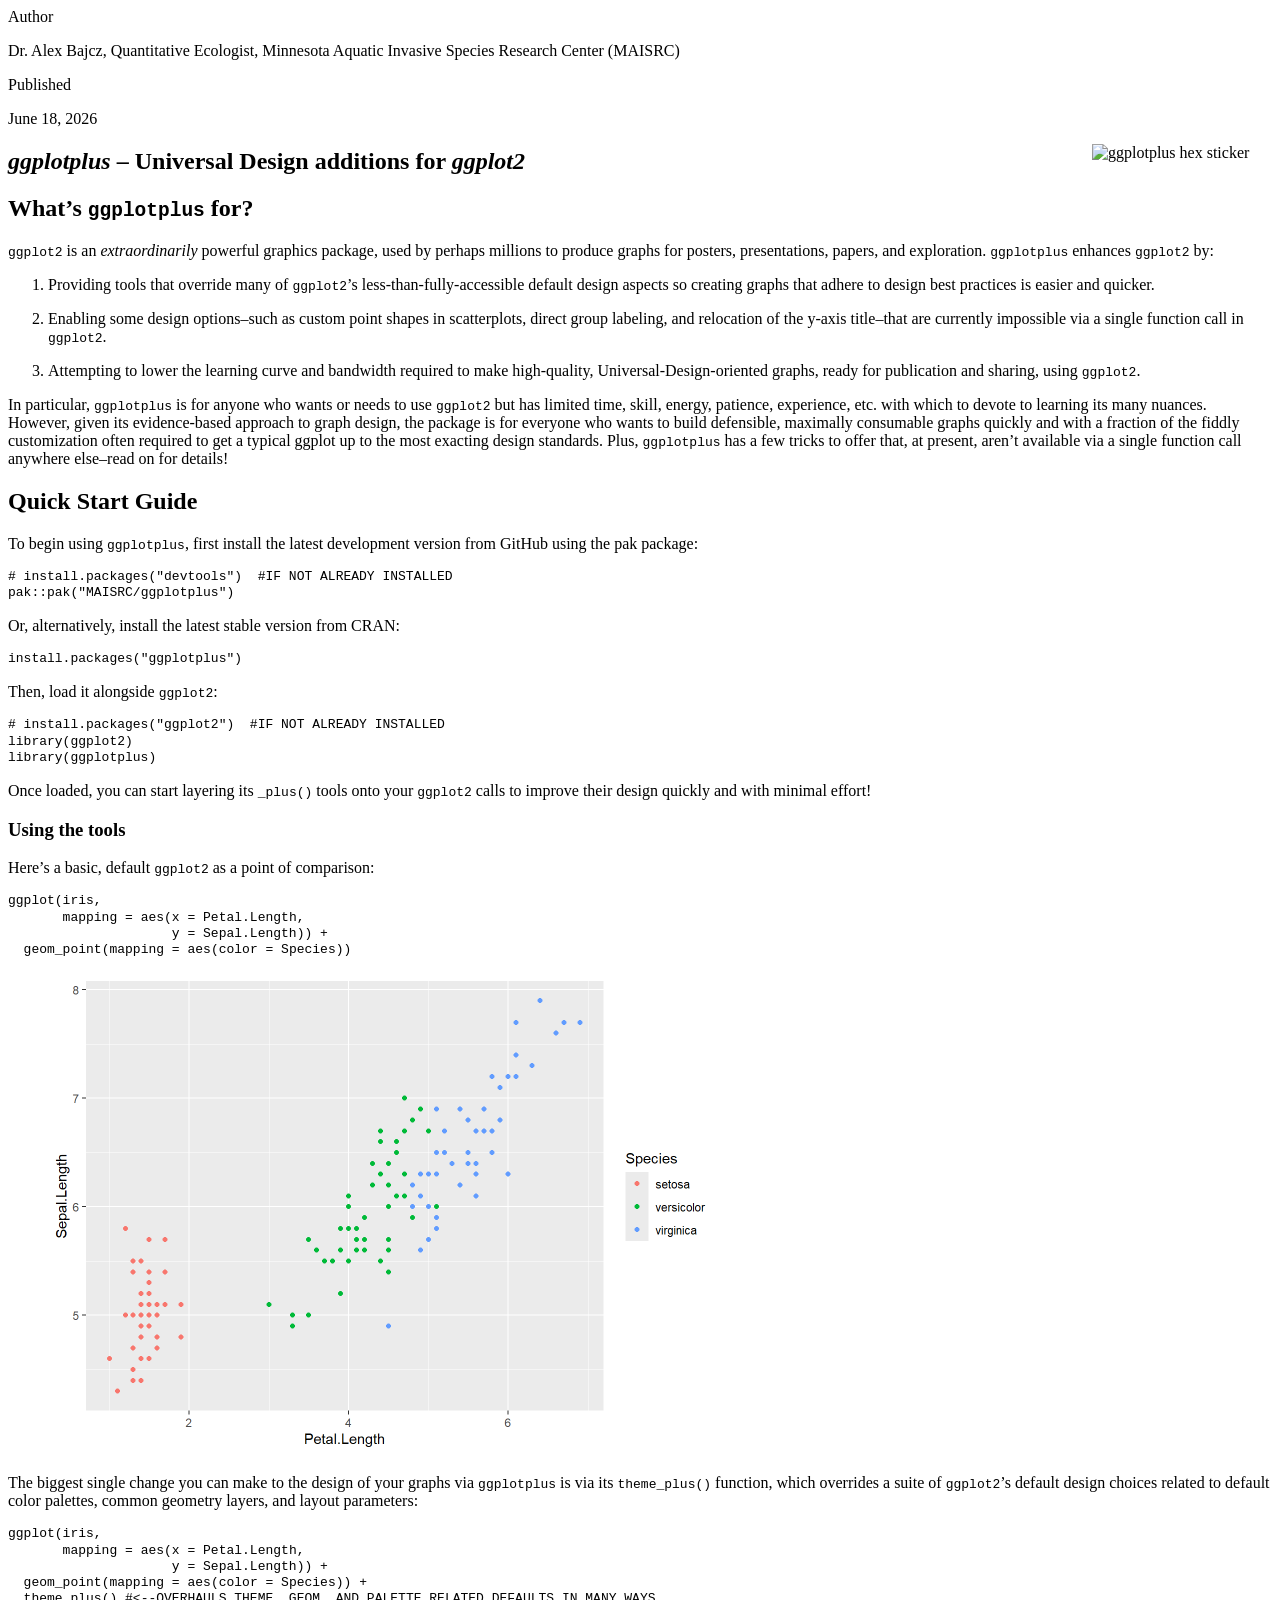
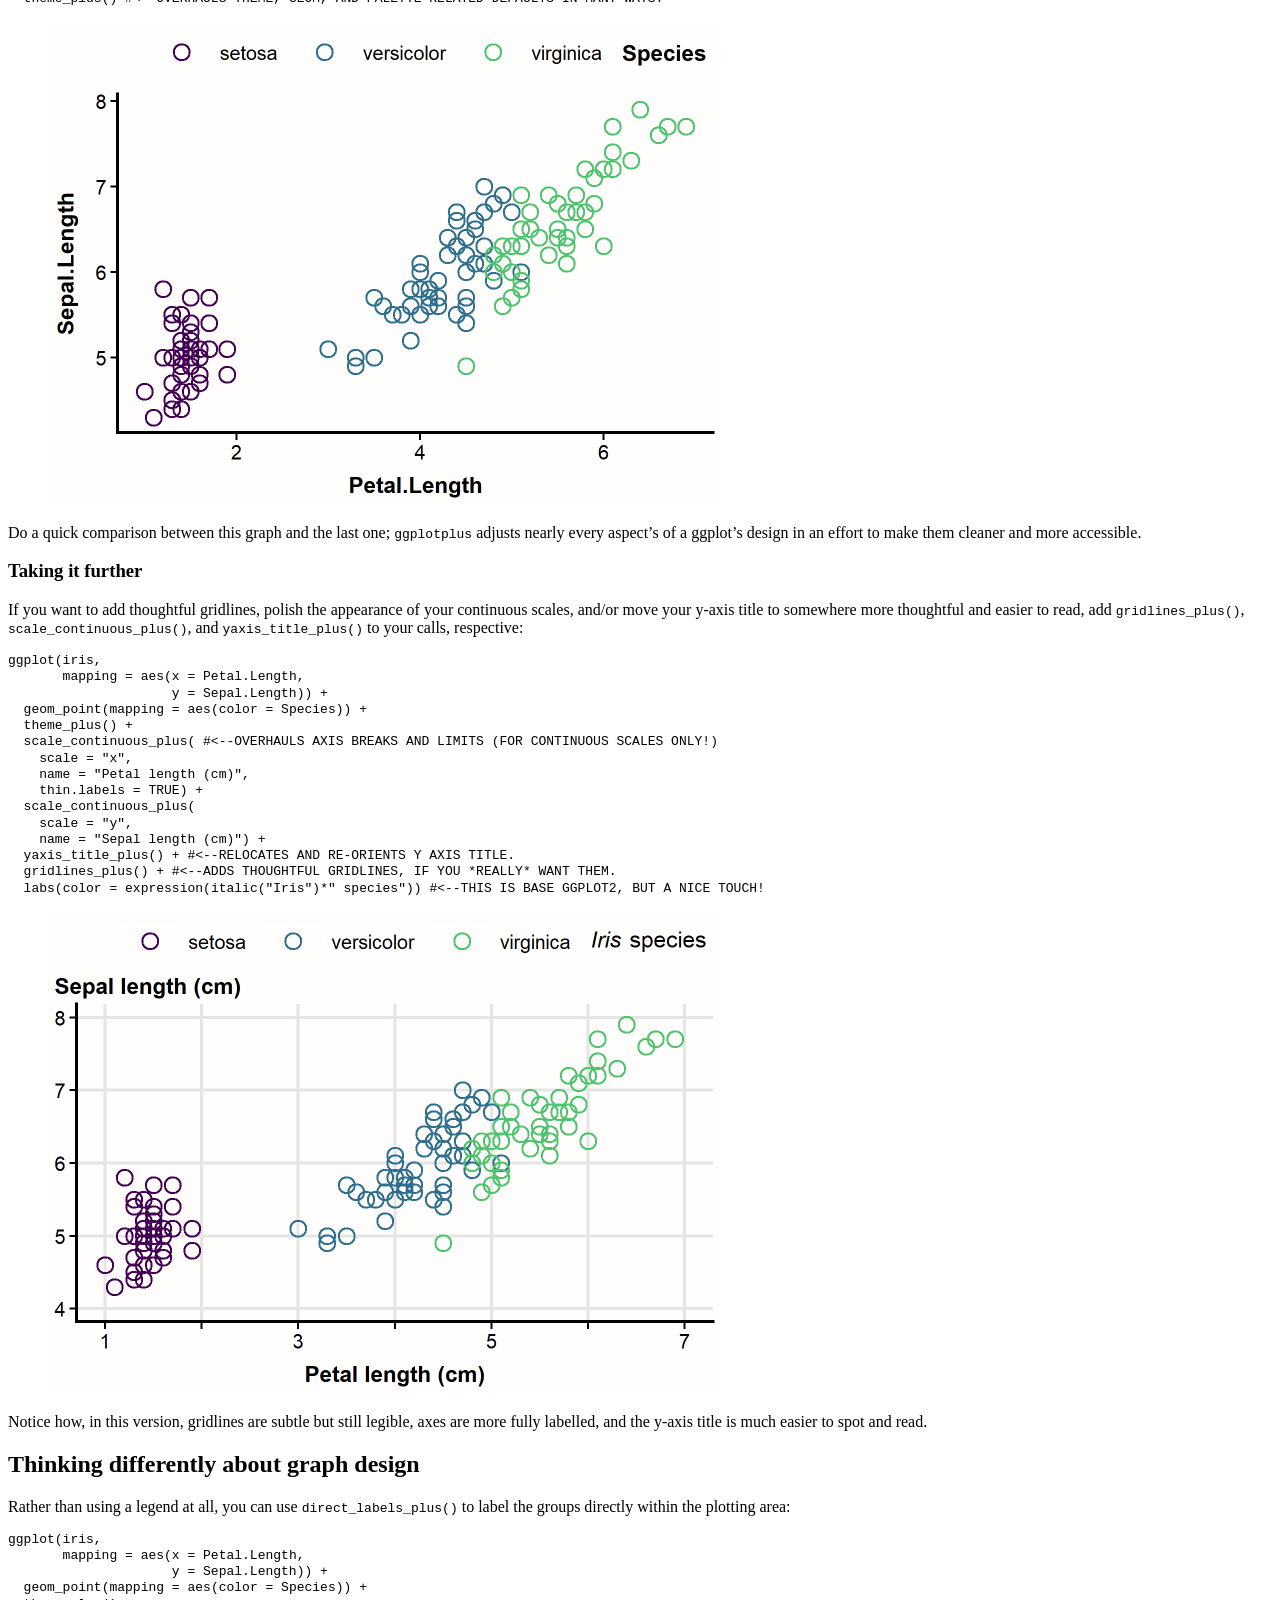
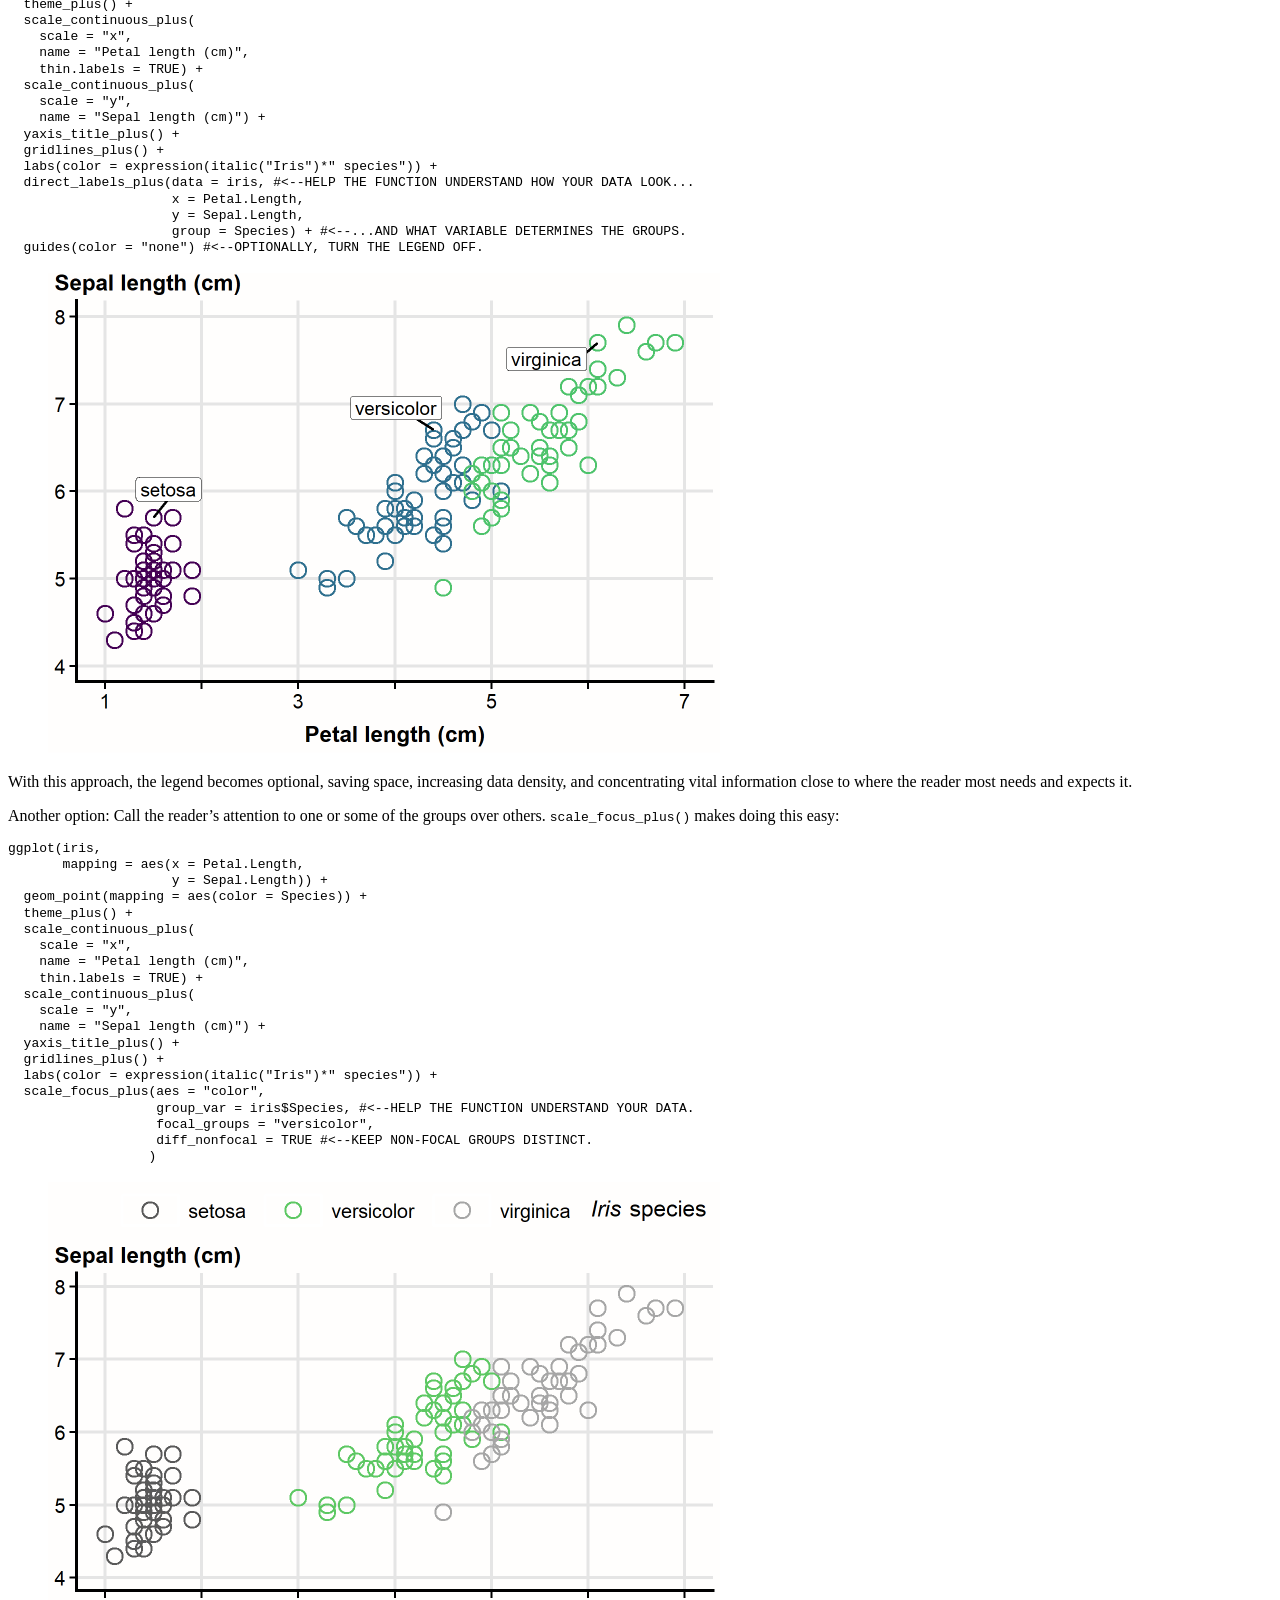
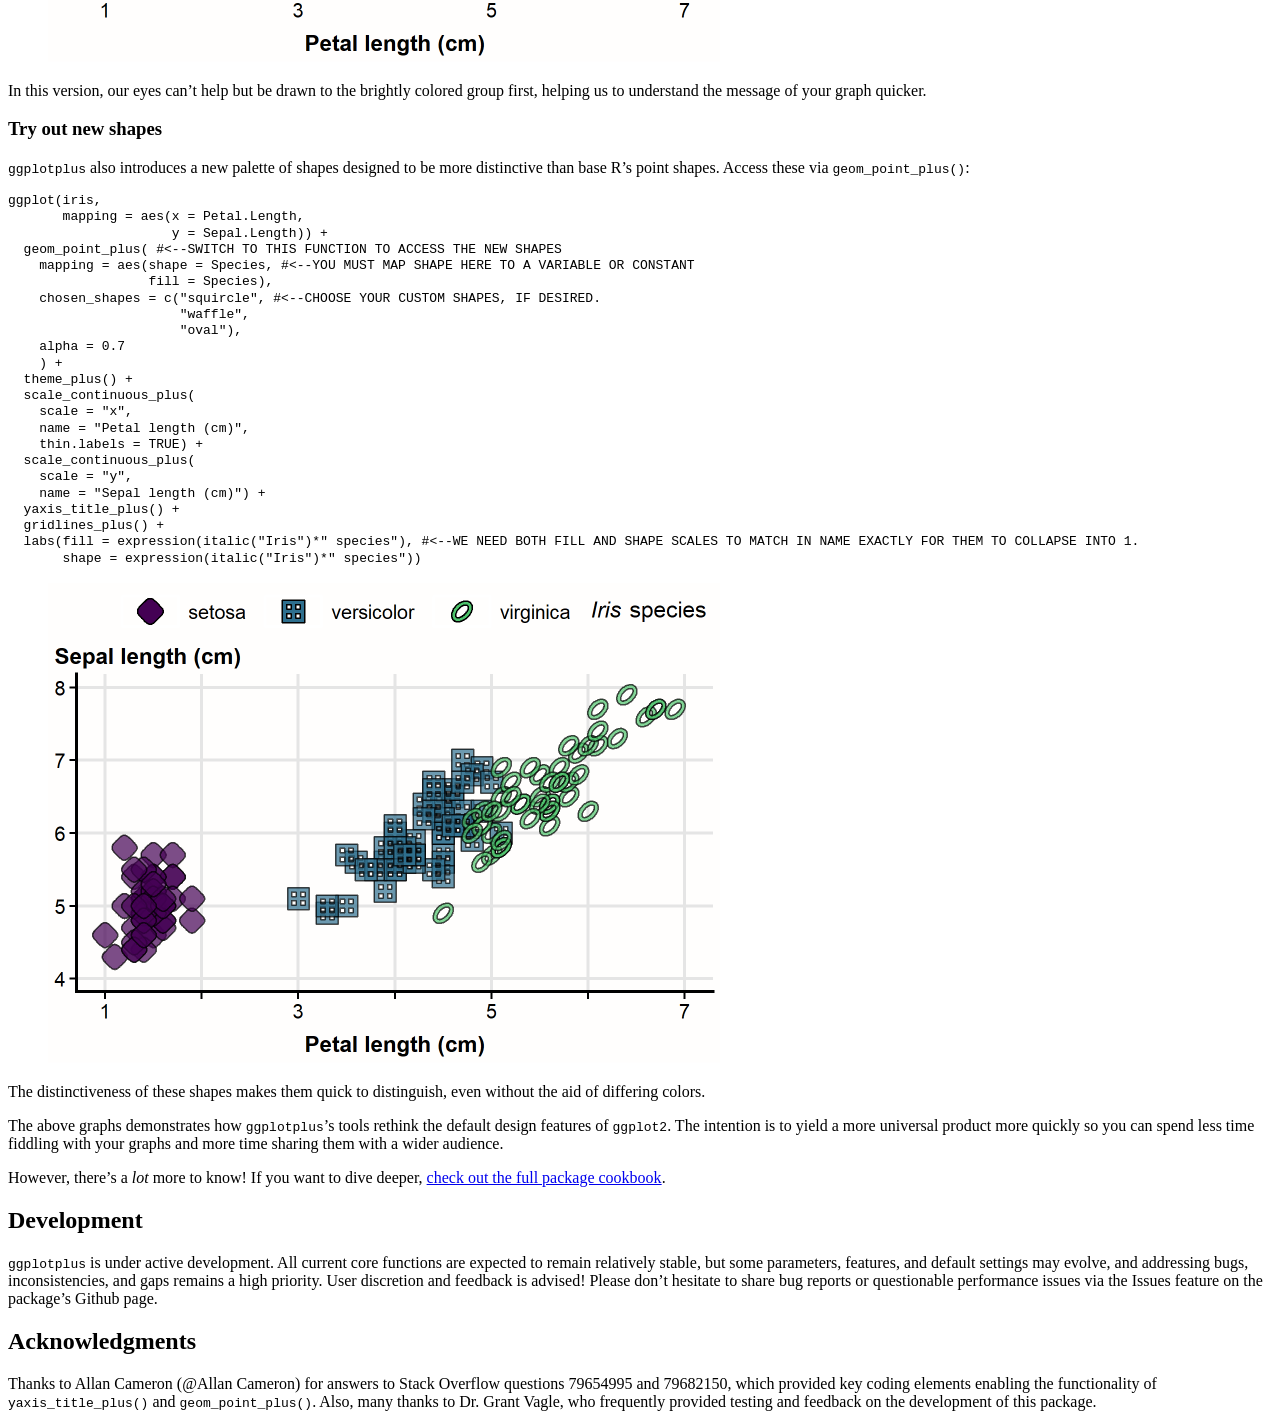
==== readme.html @ 5d04c551 "Readme enhancements" ====
<!DOCTYPE html>
<html xmlns="http://www.w3.org/1999/xhtml" lang="en" xml:lang="en">

<head>

<meta charset="utf-8" />
<meta name="generator" content="quarto-1.9.37" />

<meta name="viewport" content="width=device-width, initial-scale=1.0, user-scalable=yes" />

<meta name="author" content="Dr. Alex Bajcz, Quantitative Ecologist, Minnesota Aquatic Invasive Species Research Center (MAISRC)" />
<meta name="dcterms.date" content="2026-06-18" />

<title>readme</title>
<style>
/* Default styles provided by pandoc.
** See https://pandoc.org/MANUAL.html#variables-for-html for config info.
*/
code{white-space: pre-wrap;}
span.smallcaps{font-variant: small-caps;}
div.columns{display: flex; gap: min(4vw, 1.5em);}
div.column{flex: auto; overflow-x: auto;}
div.hanging-indent{margin-left: 1.5em; text-indent: -1.5em;}
ul.task-list{list-style: none;}
ul.task-list li input[type="checkbox"] {
  width: 0.8em;
  margin: 0 0.8em 0.2em -1em; /* quarto-specific, see https://github.com/quarto-dev/quarto-cli/issues/4556 */ 
  vertical-align: middle;
}
/* CSS for syntax highlighting */
html { -webkit-text-size-adjust: 100%; }
pre > code.sourceCode { white-space: pre; position: relative; }
pre > code.sourceCode > span { display: inline-block; line-height: 1.25; }
pre > code.sourceCode > span:empty { height: 1.2em; }
.sourceCode { overflow: visible; }
code.sourceCode > span { color: inherit; text-decoration: inherit; }
div.sourceCode { margin: 1em 0; }
pre.sourceCode { margin: 0; }
@media screen {
div.sourceCode { overflow: auto; }
}
@media print {
pre > code.sourceCode { white-space: pre-wrap; }
pre > code.sourceCode > span { text-indent: -5em; padding-left: 5em; }
}
pre.numberSource code
  { counter-reset: source-line 0; }
pre.numberSource code > span
  { position: relative; left: -4em; counter-increment: source-line; }
pre.numberSource code > span > a:first-child::before
  { content: counter(source-line);
    position: relative; left: -1em; text-align: right; vertical-align: baseline;
    border: none; display: inline-block;
    -webkit-touch-callout: none; -webkit-user-select: none;
    -khtml-user-select: none; -moz-user-select: none;
    -ms-user-select: none; user-select: none;
    padding: 0 4px; width: 4em;
  }
pre.numberSource { margin-left: 3em;  padding-left: 4px; }
div.sourceCode
  {   }
@media screen {
pre > code.sourceCode > span > a:first-child::before { text-decoration: underline; }
}
</style>

<!-- htmldependencies:E3FAD763 -->


</head>

<body>

<div id="quarto-content" class="page-columns page-rows-contents page-layout-article">
<div id="quarto-margin-sidebar" class="sidebar margin-sidebar">
</div>
<main class="content" id="quarto-document-content">

<header id="title-block-header" class="quarto-title-block default">
<div class="quarto-title">
</div>



<div class="quarto-title-meta">

    <div>
    <div class="quarto-title-meta-heading">Author</div>
    <div class="quarto-title-meta-contents">
             <p>Dr. Alex Bajcz, Quantitative Ecologist, Minnesota Aquatic Invasive Species Research Center (MAISRC) </p>
          </div>
  </div>
    
    <div>
    <div class="quarto-title-meta-heading">Published</div>
    <div class="quarto-title-meta-contents">
      <p class="date">June 18, 2026</p>
    </div>
  </div>
  
    
  </div>
  


</header>


<p><img src="man/figures/ggplotplus_hex.png" alt="ggplotplus hex sticker" style="float: right; width: 180px;"/></p>
<section id="ggplotplus-universal-design-additions-for-ggplot2" class="level1">
<h1><em>ggplotplus</em> – Universal Design additions for <em>ggplot2</em></h1>
<section id="whats-ggplotplus-for" class="level2">
<h2>What’s <code>ggplotplus</code> for?</h2>
<p><code>ggplot2</code> is an <em>extraordinarily</em> powerful graphics package, used by perhaps millions to produce graphs for posters, presentations, papers, and exploration. <code>ggplotplus</code> enhances <code>ggplot2</code> by:</p>
<ol type="1">
<li><p>Providing tools that override many of <code>ggplot2</code>’s less-than-fully-accessible default design aspects so creating graphs that adhere to design best practices is easier and quicker.</p></li>
<li><p>Enabling some design options–such as custom point shapes in scatterplots, direct group labeling, and relocation of the y-axis title–that are currently impossible via a single function call in <code>ggplot2</code>.</p></li>
<li><p>Attempting to lower the learning curve and bandwidth required to make high-quality, Universal-Design-oriented graphs, ready for publication and sharing, using <code>ggplot2</code>.</p></li>
</ol>
<p>In particular, <code>ggplotplus</code> is for anyone who wants or needs to use <code>ggplot2</code> but has limited time, skill, energy, patience, experience, etc. with which to devote to learning its many nuances. However, given its evidence-based approach to graph design, the package is for everyone who wants to build defensible, maximally consumable graphs quickly and with a fraction of the fiddly customization often required to get a typical ggplot up to the most exacting design standards. Plus, <code>ggplotplus</code> has a few tricks to offer that, at present, aren’t available via a single function call anywhere else–read on for details!</p>
</section>
<section id="quick-start-guide" class="level2">
<h2>Quick Start Guide</h2>
<p>To begin using <code>ggplotplus</code>, first install the latest development version from GitHub using the pak package:</p>
<div class="cell">
<div class="sourceCode" id="cb1"><pre class="sourceCode r cell-code"><code class="sourceCode r"><span id="cb1-1"><a href="#cb1-1" aria-hidden="true" tabindex="-1"></a><span class="co"># install.packages(&quot;devtools&quot;)  #IF NOT ALREADY INSTALLED</span></span>
<span id="cb1-2"><a href="#cb1-2" aria-hidden="true" tabindex="-1"></a>pak<span class="sc">::</span><span class="fu">pak</span>(<span class="st">&quot;MAISRC/ggplotplus&quot;</span>)</span></code></pre></div>
</div>
<p>Or, alternatively, install the latest stable version from CRAN:</p>
<div class="cell">
<div class="sourceCode" id="cb2"><pre class="sourceCode r cell-code"><code class="sourceCode r"><span id="cb2-1"><a href="#cb2-1" aria-hidden="true" tabindex="-1"></a><span class="fu">install.packages</span>(<span class="st">&quot;ggplotplus&quot;</span>)</span></code></pre></div>
</div>
<p>Then, load it alongside <code>ggplot2</code>:</p>
<div class="cell">
<div class="sourceCode" id="cb3"><pre class="sourceCode r cell-code"><code class="sourceCode r"><span id="cb3-1"><a href="#cb3-1" aria-hidden="true" tabindex="-1"></a><span class="co"># install.packages(&quot;ggplot2&quot;)  #IF NOT ALREADY INSTALLED</span></span>
<span id="cb3-2"><a href="#cb3-2" aria-hidden="true" tabindex="-1"></a><span class="fu">library</span>(ggplot2)</span>
<span id="cb3-3"><a href="#cb3-3" aria-hidden="true" tabindex="-1"></a><span class="fu">library</span>(ggplotplus)</span></code></pre></div>
</div>
<p>Once loaded, you can start layering its <code>_plus()</code> tools onto your <code>ggplot2</code> calls to improve their design quickly and with minimal effort!</p>
<section id="using-the-tools" class="level3">
<h3>Using the tools</h3>
<p>Here’s a basic, default <code>ggplot2</code> as a point of comparison:</p>
<div class="cell">
<div class="sourceCode" id="cb4"><pre class="sourceCode r cell-code"><code class="sourceCode r"><span id="cb4-1"><a href="#cb4-1" aria-hidden="true" tabindex="-1"></a><span class="fu">ggplot</span>(iris, </span>
<span id="cb4-2"><a href="#cb4-2" aria-hidden="true" tabindex="-1"></a>       <span class="at">mapping =</span> <span class="fu">aes</span>(<span class="at">x =</span> Petal.Length, </span>
<span id="cb4-3"><a href="#cb4-3" aria-hidden="true" tabindex="-1"></a>                     <span class="at">y =</span> Sepal.Length)) <span class="sc">+</span></span>
<span id="cb4-4"><a href="#cb4-4" aria-hidden="true" tabindex="-1"></a>  <span class="fu">geom_point</span>(<span class="at">mapping =</span> <span class="fu">aes</span>(<span class="at">color =</span> Species)) </span></code></pre></div>
<div class="cell-output-display">
<div>
<figure>
<p><img src="README_files/figure-html/point%20of%20comparison-1.png" class="img-fluid" width="672" /></p>
</figure>
</div>
</div>
</div>
<p>The biggest single change you can make to the design of your graphs via <code>ggplotplus</code> is via its <code>theme_plus()</code> function, which overrides a suite of <code>ggplot2</code>’s default design choices related to default color palettes, common geometry layers, and layout parameters:</p>
<div class="cell">
<div class="sourceCode" id="cb5"><pre class="sourceCode r cell-code"><code class="sourceCode r"><span id="cb5-1"><a href="#cb5-1" aria-hidden="true" tabindex="-1"></a><span class="fu">ggplot</span>(iris, </span>
<span id="cb5-2"><a href="#cb5-2" aria-hidden="true" tabindex="-1"></a>       <span class="at">mapping =</span> <span class="fu">aes</span>(<span class="at">x =</span> Petal.Length, </span>
<span id="cb5-3"><a href="#cb5-3" aria-hidden="true" tabindex="-1"></a>                     <span class="at">y =</span> Sepal.Length)) <span class="sc">+</span></span>
<span id="cb5-4"><a href="#cb5-4" aria-hidden="true" tabindex="-1"></a>  <span class="fu">geom_point</span>(<span class="at">mapping =</span> <span class="fu">aes</span>(<span class="at">color =</span> Species)) <span class="sc">+</span> </span>
<span id="cb5-5"><a href="#cb5-5" aria-hidden="true" tabindex="-1"></a>  <span class="fu">theme_plus</span>() <span class="co">#&lt;--OVERHAULS THEME, GEOM, AND PALETTE RELATED DEFAULTS IN MANY WAYS. </span></span></code></pre></div>
<div class="cell-output-display">
<div>
<figure>
<p><img src="README_files/figure-html/quick%20start%20use-1.png" class="img-fluid" width="672" /></p>
</figure>
</div>
</div>
</div>
<p>Do a quick comparison between this graph and the last one; <code>ggplotplus</code> adjusts nearly every aspect’s of a ggplot’s design in an effort to make them cleaner and more accessible.</p>
</section>
<section id="taking-it-further" class="level3">
<h3>Taking it further</h3>
<p>If you want to add thoughtful gridlines, polish the appearance of your continuous scales, and/or move your y-axis title to somewhere more thoughtful and easier to read, add <code>gridlines_plus()</code>, <code>scale_continuous_plus()</code>, and <code>yaxis_title_plus()</code> to your calls, respective:</p>
<div class="cell">
<div class="sourceCode" id="cb6"><pre class="sourceCode r cell-code"><code class="sourceCode r"><span id="cb6-1"><a href="#cb6-1" aria-hidden="true" tabindex="-1"></a><span class="fu">ggplot</span>(iris, </span>
<span id="cb6-2"><a href="#cb6-2" aria-hidden="true" tabindex="-1"></a>       <span class="at">mapping =</span> <span class="fu">aes</span>(<span class="at">x =</span> Petal.Length, </span>
<span id="cb6-3"><a href="#cb6-3" aria-hidden="true" tabindex="-1"></a>                     <span class="at">y =</span> Sepal.Length)) <span class="sc">+</span></span>
<span id="cb6-4"><a href="#cb6-4" aria-hidden="true" tabindex="-1"></a>  <span class="fu">geom_point</span>(<span class="at">mapping =</span> <span class="fu">aes</span>(<span class="at">color =</span> Species)) <span class="sc">+</span> </span>
<span id="cb6-5"><a href="#cb6-5" aria-hidden="true" tabindex="-1"></a>  <span class="fu">theme_plus</span>() <span class="sc">+</span></span>
<span id="cb6-6"><a href="#cb6-6" aria-hidden="true" tabindex="-1"></a>  <span class="fu">scale_continuous_plus</span>( <span class="co">#&lt;--OVERHAULS AXIS BREAKS AND LIMITS (FOR CONTINUOUS SCALES ONLY!)</span></span>
<span id="cb6-7"><a href="#cb6-7" aria-hidden="true" tabindex="-1"></a>    <span class="at">scale =</span> <span class="st">&quot;x&quot;</span>,</span>
<span id="cb6-8"><a href="#cb6-8" aria-hidden="true" tabindex="-1"></a>    <span class="at">name =</span> <span class="st">&quot;Petal length (cm)&quot;</span>,</span>
<span id="cb6-9"><a href="#cb6-9" aria-hidden="true" tabindex="-1"></a>    <span class="at">thin.labels =</span> <span class="cn">TRUE</span>) <span class="sc">+</span>  </span>
<span id="cb6-10"><a href="#cb6-10" aria-hidden="true" tabindex="-1"></a>  <span class="fu">scale_continuous_plus</span>(</span>
<span id="cb6-11"><a href="#cb6-11" aria-hidden="true" tabindex="-1"></a>    <span class="at">scale =</span> <span class="st">&quot;y&quot;</span>, </span>
<span id="cb6-12"><a href="#cb6-12" aria-hidden="true" tabindex="-1"></a>    <span class="at">name =</span> <span class="st">&quot;Sepal length (cm)&quot;</span>) <span class="sc">+</span></span>
<span id="cb6-13"><a href="#cb6-13" aria-hidden="true" tabindex="-1"></a>  <span class="fu">yaxis_title_plus</span>() <span class="sc">+</span> <span class="co">#&lt;--RELOCATES AND RE-ORIENTS Y AXIS TITLE.</span></span>
<span id="cb6-14"><a href="#cb6-14" aria-hidden="true" tabindex="-1"></a>  <span class="fu">gridlines_plus</span>() <span class="sc">+</span> <span class="co">#&lt;--ADDS THOUGHTFUL GRIDLINES, IF YOU *REALLY* WANT THEM.</span></span>
<span id="cb6-15"><a href="#cb6-15" aria-hidden="true" tabindex="-1"></a>  <span class="fu">labs</span>(<span class="at">color =</span> <span class="fu">expression</span>(<span class="fu">italic</span>(<span class="st">&quot;Iris&quot;</span>)<span class="sc">*</span><span class="st">&quot; species&quot;</span>)) <span class="co">#&lt;--THIS IS BASE GGPLOT2, BUT A NICE TOUCH!</span></span></code></pre></div>
<div class="cell-output-display">
<div>
<figure>
<p><img src="README_files/figure-html/even%20more%20tools-1.png" class="img-fluid" width="672" /></p>
</figure>
</div>
</div>
</div>
<p>Notice how, in this version, gridlines are subtle but still legible, axes are more fully labelled, and the y-axis title is much easier to spot and read.</p>
</section>
</section>
<section id="thinking-differently-about-graph-design" class="level2">
<h2>Thinking differently about graph design</h2>
<p>Rather than using a legend at all, you can use <code>direct_labels_plus()</code> to label the groups directly within the plotting area:</p>
<div class="cell">
<div class="sourceCode" id="cb7"><pre class="sourceCode r cell-code"><code class="sourceCode r"><span id="cb7-1"><a href="#cb7-1" aria-hidden="true" tabindex="-1"></a><span class="fu">ggplot</span>(iris, </span>
<span id="cb7-2"><a href="#cb7-2" aria-hidden="true" tabindex="-1"></a>       <span class="at">mapping =</span> <span class="fu">aes</span>(<span class="at">x =</span> Petal.Length, </span>
<span id="cb7-3"><a href="#cb7-3" aria-hidden="true" tabindex="-1"></a>                     <span class="at">y =</span> Sepal.Length)) <span class="sc">+</span></span>
<span id="cb7-4"><a href="#cb7-4" aria-hidden="true" tabindex="-1"></a>  <span class="fu">geom_point</span>(<span class="at">mapping =</span> <span class="fu">aes</span>(<span class="at">color =</span> Species)) <span class="sc">+</span> </span>
<span id="cb7-5"><a href="#cb7-5" aria-hidden="true" tabindex="-1"></a>  <span class="fu">theme_plus</span>() <span class="sc">+</span></span>
<span id="cb7-6"><a href="#cb7-6" aria-hidden="true" tabindex="-1"></a>  <span class="fu">scale_continuous_plus</span>(</span>
<span id="cb7-7"><a href="#cb7-7" aria-hidden="true" tabindex="-1"></a>    <span class="at">scale =</span> <span class="st">&quot;x&quot;</span>,</span>
<span id="cb7-8"><a href="#cb7-8" aria-hidden="true" tabindex="-1"></a>    <span class="at">name =</span> <span class="st">&quot;Petal length (cm)&quot;</span>,</span>
<span id="cb7-9"><a href="#cb7-9" aria-hidden="true" tabindex="-1"></a>    <span class="at">thin.labels =</span> <span class="cn">TRUE</span>) <span class="sc">+</span>  </span>
<span id="cb7-10"><a href="#cb7-10" aria-hidden="true" tabindex="-1"></a>  <span class="fu">scale_continuous_plus</span>(</span>
<span id="cb7-11"><a href="#cb7-11" aria-hidden="true" tabindex="-1"></a>    <span class="at">scale =</span> <span class="st">&quot;y&quot;</span>, </span>
<span id="cb7-12"><a href="#cb7-12" aria-hidden="true" tabindex="-1"></a>    <span class="at">name =</span> <span class="st">&quot;Sepal length (cm)&quot;</span>) <span class="sc">+</span></span>
<span id="cb7-13"><a href="#cb7-13" aria-hidden="true" tabindex="-1"></a>  <span class="fu">yaxis_title_plus</span>() <span class="sc">+</span> </span>
<span id="cb7-14"><a href="#cb7-14" aria-hidden="true" tabindex="-1"></a>  <span class="fu">gridlines_plus</span>() <span class="sc">+</span> </span>
<span id="cb7-15"><a href="#cb7-15" aria-hidden="true" tabindex="-1"></a>  <span class="fu">labs</span>(<span class="at">color =</span> <span class="fu">expression</span>(<span class="fu">italic</span>(<span class="st">&quot;Iris&quot;</span>)<span class="sc">*</span><span class="st">&quot; species&quot;</span>)) <span class="sc">+</span></span>
<span id="cb7-16"><a href="#cb7-16" aria-hidden="true" tabindex="-1"></a>  <span class="fu">direct_labels_plus</span>(<span class="at">data =</span> iris, <span class="co">#&lt;--HELP THE FUNCTION UNDERSTAND HOW YOUR DATA LOOK...</span></span>
<span id="cb7-17"><a href="#cb7-17" aria-hidden="true" tabindex="-1"></a>                     <span class="at">x =</span> Petal.Length,</span>
<span id="cb7-18"><a href="#cb7-18" aria-hidden="true" tabindex="-1"></a>                     <span class="at">y =</span> Sepal.Length,</span>
<span id="cb7-19"><a href="#cb7-19" aria-hidden="true" tabindex="-1"></a>                     <span class="at">group =</span> Species) <span class="sc">+</span> <span class="co">#&lt;--...AND WHAT VARIABLE DETERMINES THE GROUPS.</span></span>
<span id="cb7-20"><a href="#cb7-20" aria-hidden="true" tabindex="-1"></a>  <span class="fu">guides</span>(<span class="at">color =</span> <span class="st">&quot;none&quot;</span>) <span class="co">#&lt;--OPTIONALLY, TURN THE LEGEND OFF.</span></span></code></pre></div>
<div class="cell-output-display">
<div>
<figure>
<p><img src="README_files/figure-html/direct%20labelling-1.png" class="img-fluid" width="672" /></p>
</figure>
</div>
</div>
</div>
<p>With this approach, the legend becomes optional, saving space, increasing data density, and concentrating vital information close to where the reader most needs and expects it.</p>
<p>Another option: Call the reader’s attention to one or some of the groups over others. <code>scale_focus_plus()</code> makes doing this easy:</p>
<div class="cell">
<div class="sourceCode" id="cb8"><pre class="sourceCode r cell-code"><code class="sourceCode r"><span id="cb8-1"><a href="#cb8-1" aria-hidden="true" tabindex="-1"></a><span class="fu">ggplot</span>(iris, </span>
<span id="cb8-2"><a href="#cb8-2" aria-hidden="true" tabindex="-1"></a>       <span class="at">mapping =</span> <span class="fu">aes</span>(<span class="at">x =</span> Petal.Length, </span>
<span id="cb8-3"><a href="#cb8-3" aria-hidden="true" tabindex="-1"></a>                     <span class="at">y =</span> Sepal.Length)) <span class="sc">+</span></span>
<span id="cb8-4"><a href="#cb8-4" aria-hidden="true" tabindex="-1"></a>  <span class="fu">geom_point</span>(<span class="at">mapping =</span> <span class="fu">aes</span>(<span class="at">color =</span> Species)) <span class="sc">+</span> </span>
<span id="cb8-5"><a href="#cb8-5" aria-hidden="true" tabindex="-1"></a>  <span class="fu">theme_plus</span>() <span class="sc">+</span></span>
<span id="cb8-6"><a href="#cb8-6" aria-hidden="true" tabindex="-1"></a>  <span class="fu">scale_continuous_plus</span>(</span>
<span id="cb8-7"><a href="#cb8-7" aria-hidden="true" tabindex="-1"></a>    <span class="at">scale =</span> <span class="st">&quot;x&quot;</span>,</span>
<span id="cb8-8"><a href="#cb8-8" aria-hidden="true" tabindex="-1"></a>    <span class="at">name =</span> <span class="st">&quot;Petal length (cm)&quot;</span>,</span>
<span id="cb8-9"><a href="#cb8-9" aria-hidden="true" tabindex="-1"></a>    <span class="at">thin.labels =</span> <span class="cn">TRUE</span>) <span class="sc">+</span>  </span>
<span id="cb8-10"><a href="#cb8-10" aria-hidden="true" tabindex="-1"></a>  <span class="fu">scale_continuous_plus</span>(</span>
<span id="cb8-11"><a href="#cb8-11" aria-hidden="true" tabindex="-1"></a>    <span class="at">scale =</span> <span class="st">&quot;y&quot;</span>, </span>
<span id="cb8-12"><a href="#cb8-12" aria-hidden="true" tabindex="-1"></a>    <span class="at">name =</span> <span class="st">&quot;Sepal length (cm)&quot;</span>) <span class="sc">+</span></span>
<span id="cb8-13"><a href="#cb8-13" aria-hidden="true" tabindex="-1"></a>  <span class="fu">yaxis_title_plus</span>() <span class="sc">+</span> </span>
<span id="cb8-14"><a href="#cb8-14" aria-hidden="true" tabindex="-1"></a>  <span class="fu">gridlines_plus</span>() <span class="sc">+</span> </span>
<span id="cb8-15"><a href="#cb8-15" aria-hidden="true" tabindex="-1"></a>  <span class="fu">labs</span>(<span class="at">color =</span> <span class="fu">expression</span>(<span class="fu">italic</span>(<span class="st">&quot;Iris&quot;</span>)<span class="sc">*</span><span class="st">&quot; species&quot;</span>)) <span class="sc">+</span></span>
<span id="cb8-16"><a href="#cb8-16" aria-hidden="true" tabindex="-1"></a>  <span class="fu">scale_focus_plus</span>(<span class="at">aes =</span> <span class="st">&quot;color&quot;</span>, </span>
<span id="cb8-17"><a href="#cb8-17" aria-hidden="true" tabindex="-1"></a>                   <span class="at">group_var =</span> iris<span class="sc">$</span>Species, <span class="co">#&lt;--HELP THE FUNCTION UNDERSTAND YOUR DATA.</span></span>
<span id="cb8-18"><a href="#cb8-18" aria-hidden="true" tabindex="-1"></a>                   <span class="at">focal_groups =</span> <span class="st">&quot;versicolor&quot;</span>,</span>
<span id="cb8-19"><a href="#cb8-19" aria-hidden="true" tabindex="-1"></a>                   <span class="at">diff_nonfocal =</span> <span class="cn">TRUE</span> <span class="co">#&lt;--KEEP NON-FOCAL GROUPS DISTINCT.</span></span>
<span id="cb8-20"><a href="#cb8-20" aria-hidden="true" tabindex="-1"></a>                  )</span></code></pre></div>
<div class="cell-output-display">
<div>
<figure>
<p><img src="README_files/figure-html/focus%20plus-1.png" class="img-fluid" width="672" /></p>
</figure>
</div>
</div>
</div>
<p>In this version, our eyes can’t help but be drawn to the brightly colored group first, helping us to understand the message of your graph quicker.</p>
<section id="try-out-new-shapes" class="level3">
<h3>Try out new shapes</h3>
<p><code>ggplotplus</code> also introduces a new palette of shapes designed to be more distinctive than base R’s point shapes. Access these via <code>geom_point_plus()</code>:</p>
<div class="cell">
<div class="sourceCode" id="cb9"><pre class="sourceCode r cell-code"><code class="sourceCode r"><span id="cb9-1"><a href="#cb9-1" aria-hidden="true" tabindex="-1"></a><span class="fu">ggplot</span>(iris, </span>
<span id="cb9-2"><a href="#cb9-2" aria-hidden="true" tabindex="-1"></a>       <span class="at">mapping =</span> <span class="fu">aes</span>(<span class="at">x =</span> Petal.Length, </span>
<span id="cb9-3"><a href="#cb9-3" aria-hidden="true" tabindex="-1"></a>                     <span class="at">y =</span> Sepal.Length)) <span class="sc">+</span></span>
<span id="cb9-4"><a href="#cb9-4" aria-hidden="true" tabindex="-1"></a>  <span class="fu">geom_point_plus</span>( <span class="co">#&lt;--SWITCH TO THIS FUNCTION TO ACCESS THE NEW SHAPES</span></span>
<span id="cb9-5"><a href="#cb9-5" aria-hidden="true" tabindex="-1"></a>    <span class="at">mapping =</span> <span class="fu">aes</span>(<span class="at">shape =</span> Species, <span class="co">#&lt;--YOU MUST MAP SHAPE HERE TO A VARIABLE OR CONSTANT</span></span>
<span id="cb9-6"><a href="#cb9-6" aria-hidden="true" tabindex="-1"></a>                  <span class="at">fill =</span> Species),</span>
<span id="cb9-7"><a href="#cb9-7" aria-hidden="true" tabindex="-1"></a>    <span class="at">chosen_shapes =</span> <span class="fu">c</span>(<span class="st">&quot;squircle&quot;</span>, <span class="co">#&lt;--CHOOSE YOUR CUSTOM SHAPES, IF DESIRED.</span></span>
<span id="cb9-8"><a href="#cb9-8" aria-hidden="true" tabindex="-1"></a>                      <span class="st">&quot;waffle&quot;</span>,</span>
<span id="cb9-9"><a href="#cb9-9" aria-hidden="true" tabindex="-1"></a>                      <span class="st">&quot;oval&quot;</span>),</span>
<span id="cb9-10"><a href="#cb9-10" aria-hidden="true" tabindex="-1"></a>    <span class="at">alpha =</span> <span class="fl">0.7</span></span>
<span id="cb9-11"><a href="#cb9-11" aria-hidden="true" tabindex="-1"></a>    ) <span class="sc">+</span> </span>
<span id="cb9-12"><a href="#cb9-12" aria-hidden="true" tabindex="-1"></a>  <span class="fu">theme_plus</span>() <span class="sc">+</span></span>
<span id="cb9-13"><a href="#cb9-13" aria-hidden="true" tabindex="-1"></a>  <span class="fu">scale_continuous_plus</span>(</span>
<span id="cb9-14"><a href="#cb9-14" aria-hidden="true" tabindex="-1"></a>    <span class="at">scale =</span> <span class="st">&quot;x&quot;</span>,</span>
<span id="cb9-15"><a href="#cb9-15" aria-hidden="true" tabindex="-1"></a>    <span class="at">name =</span> <span class="st">&quot;Petal length (cm)&quot;</span>,</span>
<span id="cb9-16"><a href="#cb9-16" aria-hidden="true" tabindex="-1"></a>    <span class="at">thin.labels =</span> <span class="cn">TRUE</span>) <span class="sc">+</span>  </span>
<span id="cb9-17"><a href="#cb9-17" aria-hidden="true" tabindex="-1"></a>  <span class="fu">scale_continuous_plus</span>(</span>
<span id="cb9-18"><a href="#cb9-18" aria-hidden="true" tabindex="-1"></a>    <span class="at">scale =</span> <span class="st">&quot;y&quot;</span>, </span>
<span id="cb9-19"><a href="#cb9-19" aria-hidden="true" tabindex="-1"></a>    <span class="at">name =</span> <span class="st">&quot;Sepal length (cm)&quot;</span>) <span class="sc">+</span></span>
<span id="cb9-20"><a href="#cb9-20" aria-hidden="true" tabindex="-1"></a>  <span class="fu">yaxis_title_plus</span>() <span class="sc">+</span></span>
<span id="cb9-21"><a href="#cb9-21" aria-hidden="true" tabindex="-1"></a>  <span class="fu">gridlines_plus</span>() <span class="sc">+</span></span>
<span id="cb9-22"><a href="#cb9-22" aria-hidden="true" tabindex="-1"></a>  <span class="fu">labs</span>(<span class="at">fill =</span> <span class="fu">expression</span>(<span class="fu">italic</span>(<span class="st">&quot;Iris&quot;</span>)<span class="sc">*</span><span class="st">&quot; species&quot;</span>), <span class="co">#&lt;--WE NEED BOTH FILL AND SHAPE SCALES TO MATCH IN NAME EXACTLY FOR THEM TO COLLAPSE INTO 1.</span></span>
<span id="cb9-23"><a href="#cb9-23" aria-hidden="true" tabindex="-1"></a>       <span class="at">shape =</span> <span class="fu">expression</span>(<span class="fu">italic</span>(<span class="st">&quot;Iris&quot;</span>)<span class="sc">*</span><span class="st">&quot; species&quot;</span>))</span></code></pre></div>
<div class="cell-output-display">
<div>
<figure>
<p><img src="README_files/figure-html/new%20shapes-1.png" class="img-fluid" width="672" /></p>
</figure>
</div>
</div>
</div>
<p>The distinctiveness of these shapes makes them quick to distinguish, even without the aid of differing colors.</p>
<p>The above graphs demonstrates how <code>ggplotplus</code>’s tools rethink the default design features of <code>ggplot2</code>. The intention is to yield a more universal product more quickly so you can spend less time fiddling with your graphs and more time sharing them with a wider audience.</p>
<p>However, there’s a <em>lot</em> more to know! If you want to dive deeper, <a href="https://maisrc.github.io/ggplotplus/">check out the full package cookbook</a>.</p>
</section>
</section>
<section id="development" class="level2">
<h2>Development</h2>
<p><code>ggplotplus</code> is under active development. All current core functions are expected to remain relatively stable, but some parameters, features, and default settings may evolve, and addressing bugs, inconsistencies, and gaps remains a high priority. User discretion and feedback is advised! Please don’t hesitate to share bug reports or questionable performance issues via the Issues feature on the package’s Github page.</p>
</section>
<section id="acknowledgments" class="level2">
<h2>Acknowledgments</h2>
<p>Thanks to Allan Cameron (<span class="citation" data-cites="Allan">@Allan</span> Cameron) for answers to Stack Overflow questions 79654995 and 79682150, which provided key coding elements enabling the functionality of <code>yaxis_title_plus()</code> and <code>geom_point_plus()</code>. Also, many thanks to Dr. Grant Vagle, who frequently provided testing and feedback on the development of this package.</p>
</section>
</section>

</main>
<!-- /main column -->
<script id = "quarto-html-after-body" type="application/javascript">
  window.document.addEventListener("DOMContentLoaded", function (event) {
    const icon = "";
    const anchorJS = new window.AnchorJS();
    anchorJS.options = {
      placement: 'right',
      icon: icon
    };
    anchorJS.add('.anchored');
    const isCodeAnnotation = (el) => {
      for (const clz of el.classList) {
        if (clz.startsWith('code-annotation-')) {                     
          return true;
        }
      }
      return false;
    }
    const onCopySuccess = function(e) {
      // button target
      const button = e.trigger;
      // don't keep focus
      button.blur();
      // flash "checked"
      button.classList.add('code-copy-button-checked');
      var currentTitle = button.getAttribute("title");
      button.setAttribute("title", "Copied!");
      let tooltip;
      if (window.bootstrap) {
        button.setAttribute("data-bs-toggle", "tooltip");
        button.setAttribute("data-bs-placement", "left");
        button.setAttribute("data-bs-title", "Copied!");
        tooltip = new bootstrap.Tooltip(button, 
          { trigger: "manual", 
            customClass: "code-copy-button-tooltip",
            offset: [0, -8]});
        tooltip.show();    
      }
      setTimeout(function() {
        if (tooltip) {
          tooltip.hide();
          button.removeAttribute("data-bs-title");
          button.removeAttribute("data-bs-toggle");
          button.removeAttribute("data-bs-placement");
        }
        button.setAttribute("title", currentTitle);
        button.classList.remove('code-copy-button-checked');
      }, 1000);
      // clear code selection
      e.clearSelection();
    }
    const getTextToCopy = function(trigger) {
      const outerScaffold = trigger.parentElement.cloneNode(true);
      const codeEl = outerScaffold.querySelector('code');
      for (const childEl of codeEl.children) {
        if (isCodeAnnotation(childEl)) {
          childEl.remove();
        }
      }
      return codeEl.innerText;
    }
    const clipboard = new window.ClipboardJS('.code-copy-button:not([data-in-quarto-modal])', {
      text: getTextToCopy
    });
    clipboard.on('success', onCopySuccess);
    if (window.document.getElementById('quarto-embedded-source-code-modal')) {
      const clipboardModal = new window.ClipboardJS('.code-copy-button[data-in-quarto-modal]', {
        text: getTextToCopy,
        container: window.document.getElementById('quarto-embedded-source-code-modal')
      });
      clipboardModal.on('success', onCopySuccess);
    }
      var localhostRegex = new RegExp(/^(?:http|https):\/\/localhost\:?[0-9]*\//);
      var mailtoRegex = new RegExp(/^mailto:/);
        var filterRegex = new RegExp('/' + window.location.host + '/');
      var isInternal = (href) => {
          return filterRegex.test(href) || localhostRegex.test(href) || mailtoRegex.test(href);
      }
      // Inspect non-navigation links and adorn them if external
     var links = window.document.querySelectorAll('a[href]:not(.nav-link):not(.navbar-brand):not(.toc-action):not(.sidebar-link):not(.sidebar-item-toggle):not(.pagination-link):not(.no-external):not([aria-hidden]):not(.dropdown-item):not(.quarto-navigation-tool):not(.about-link)');
      for (var i=0; i<links.length; i++) {
        const link = links[i];
        if (!isInternal(link.href)) {
          // undo the damage that might have been done by quarto-nav.js in the case of
          // links that we want to consider external
          if (link.dataset.originalHref !== undefined) {
            link.href = link.dataset.originalHref;
          }
        }
      }
    function tippyHover(el, contentFn, onTriggerFn, onUntriggerFn) {
      const config = {
        allowHTML: true,
        maxWidth: 500,
        delay: 100,
        arrow: false,
        appendTo: function(el) {
            return el.parentElement;
        },
        interactive: true,
        interactiveBorder: 10,
        theme: 'quarto',
        placement: 'bottom-start',
      };
      if (contentFn) {
        config.content = contentFn;
      }
      if (onTriggerFn) {
        config.onTrigger = onTriggerFn;
      }
      if (onUntriggerFn) {
        config.onUntrigger = onUntriggerFn;
      }
      window.tippy(el, config); 
    }
    const noterefs = window.document.querySelectorAll('a[role="doc-noteref"]');
    for (var i=0; i<noterefs.length; i++) {
      const ref = noterefs[i];
      tippyHover(ref, function() {
        // use id or data attribute instead here
        let href = ref.getAttribute('data-footnote-href') || ref.getAttribute('href');
        try { href = new URL(href).hash; } catch {}
        const id = href.replace(/^#\/?/, "");
        const note = window.document.getElementById(id);
        if (note) {
          return note.innerHTML;
        } else {
          return "";
        }
      });
    }
    const xrefs = window.document.querySelectorAll('a.quarto-xref');
    const processXRef = (id, note) => {
      // Strip column container classes
      const stripColumnClz = (el) => {
        el.classList.remove("page-full", "page-columns");
        if (el.children) {
          for (const child of el.children) {
            stripColumnClz(child);
          }
        }
      }
      stripColumnClz(note)
      if (id === null || id.startsWith('sec-')) {
        // Special case sections, only their first couple elements
        const container = document.createElement("div");
        if (note.children && note.children.length > 2) {
          container.appendChild(note.children[0].cloneNode(true));
          for (let i = 1; i < note.children.length; i++) {
            const child = note.children[i];
            if (child.tagName === "P" && child.innerText === "") {
              continue;
            } else {
              container.appendChild(child.cloneNode(true));
              break;
            }
          }
          if (window.Quarto?.typesetMath) {
            window.Quarto.typesetMath(container);
          }
          return container.innerHTML
        } else {
          if (window.Quarto?.typesetMath) {
            window.Quarto.typesetMath(note);
          }
          return note.innerHTML;
        }
      } else {
        // Remove any anchor links if they are present
        const anchorLink = note.querySelector('a.anchorjs-link');
        if (anchorLink) {
          anchorLink.remove();
        }
        if (window.Quarto?.typesetMath) {
          window.Quarto.typesetMath(note);
        }
        if (note.classList.contains("callout")) {
          return note.outerHTML;
        } else {
          return note.innerHTML;
        }
      }
    }
    for (var i=0; i<xrefs.length; i++) {
      const xref = xrefs[i];
      tippyHover(xref, undefined, function(instance) {
        instance.disable();
        let url = xref.getAttribute('href');
        let hash = undefined; 
        if (url.startsWith('#')) {
          hash = url;
        } else {
          try { hash = new URL(url).hash; } catch {}
        }
        if (hash) {
          const id = hash.replace(/^#\/?/, "");
          const note = window.document.getElementById(id);
          if (note !== null) {
            try {
              const html = processXRef(id, note.cloneNode(true));
              instance.setContent(html);
            } finally {
              instance.enable();
              instance.show();
            }
          } else {
            // See if we can fetch this
            fetch(url.split('#')[0])
            .then(res => res.text())
            .then(html => {
              const parser = new DOMParser();
              const htmlDoc = parser.parseFromString(html, "text/html");
              const note = htmlDoc.getElementById(id);
              if (note !== null) {
                const html = processXRef(id, note);
                instance.setContent(html);
              } 
            }).finally(() => {
              instance.enable();
              instance.show();
            });
          }
        } else {
          // See if we can fetch a full url (with no hash to target)
          // This is a special case and we should probably do some content thinning / targeting
          fetch(url)
          .then(res => res.text())
          .then(html => {
            const parser = new DOMParser();
            const htmlDoc = parser.parseFromString(html, "text/html");
            const note = htmlDoc.querySelector('main.content');
            if (note !== null) {
              // This should only happen for chapter cross references
              // (since there is no id in the URL)
              // remove the first header
              if (note.children.length > 0 && note.children[0].tagName === "HEADER") {
                note.children[0].remove();
              }
              const html = processXRef(null, note);
              instance.setContent(html);
            } 
          }).finally(() => {
            instance.enable();
            instance.show();
          });
        }
      }, function(instance) {
      });
    }
        let selectedAnnoteEl;
        const selectorForAnnotation = ( cell, annotation) => {
          let cellAttr = 'data-code-cell="' + cell + '"';
          let lineAttr = 'data-code-annotation="' +  annotation + '"';
          const selector = 'span[' + cellAttr + '][' + lineAttr + ']';
          return selector;
        }
        const selectCodeLines = (annoteEl) => {
          const doc = window.document;
          const targetCell = annoteEl.getAttribute("data-target-cell");
          const targetAnnotation = annoteEl.getAttribute("data-target-annotation");
          const annoteSpan = window.document.querySelector(selectorForAnnotation(targetCell, targetAnnotation));
          const lines = annoteSpan.getAttribute("data-code-lines").split(",");
          const lineIds = lines.map((line) => {
            return targetCell + "-" + line;
          })
          let top = null;
          let height = null;
          let parent = null;
          if (lineIds.length > 0) {
              //compute the position of the single el (top and bottom and make a div)
              const el = window.document.getElementById(lineIds[0]);
              top = el.offsetTop;
              height = el.offsetHeight;
              parent = el.parentElement.parentElement;
            if (lineIds.length > 1) {
              const lastEl = window.document.getElementById(lineIds[lineIds.length - 1]);
              const bottom = lastEl.offsetTop + lastEl.offsetHeight;
              height = bottom - top;
            }
            if (top !== null && height !== null && parent !== null) {
              // cook up a div (if necessary) and position it 
              let div = window.document.getElementById("code-annotation-line-highlight");
              if (div === null) {
                div = window.document.createElement("div");
                div.setAttribute("id", "code-annotation-line-highlight");
                div.style.position = 'absolute';
                parent.appendChild(div);
              }
              div.style.top = top - 2 + "px";
              div.style.height = height + 4 + "px";
              div.style.left = 0;
              let gutterDiv = window.document.getElementById("code-annotation-line-highlight-gutter");
              if (gutterDiv === null) {
                gutterDiv = window.document.createElement("div");
                gutterDiv.setAttribute("id", "code-annotation-line-highlight-gutter");
                gutterDiv.style.position = 'absolute';
                const codeCell = window.document.getElementById(targetCell);
                const gutter = codeCell.querySelector('.code-annotation-gutter');
                gutter.appendChild(gutterDiv);
              }
              gutterDiv.style.top = top - 2 + "px";
              gutterDiv.style.height = height + 4 + "px";
            }
            selectedAnnoteEl = annoteEl;
          }
        };
        const unselectCodeLines = () => {
          const elementsIds = ["code-annotation-line-highlight", "code-annotation-line-highlight-gutter"];
          elementsIds.forEach((elId) => {
            const div = window.document.getElementById(elId);
            if (div) {
              div.remove();
            }
          });
          selectedAnnoteEl = undefined;
        };
          // Handle positioning of the toggle
      window.addEventListener(
        "resize",
        throttle(() => {
          elRect = undefined;
          if (selectedAnnoteEl) {
            selectCodeLines(selectedAnnoteEl);
          }
        }, 10)
      );
      function throttle(fn, ms) {
      let throttle = false;
      let timer;
        return (...args) => {
          if(!throttle) { // first call gets through
              fn.apply(this, args);
              throttle = true;
          } else { // all the others get throttled
              if(timer) clearTimeout(timer); // cancel #2
              timer = setTimeout(() => {
                fn.apply(this, args);
                timer = throttle = false;
              }, ms);
          }
        };
      }
        // Attach click handler to the DT
        const annoteDls = window.document.querySelectorAll('dt[data-target-cell]');
        for (const annoteDlNode of annoteDls) {
          annoteDlNode.addEventListener('click', (event) => {
            const clickedEl = event.target;
            if (clickedEl !== selectedAnnoteEl) {
              unselectCodeLines();
              const activeEl = window.document.querySelector('dt[data-target-cell].code-annotation-active');
              if (activeEl) {
                activeEl.classList.remove('code-annotation-active');
              }
              selectCodeLines(clickedEl);
              clickedEl.classList.add('code-annotation-active');
            } else {
              // Unselect the line
              unselectCodeLines();
              clickedEl.classList.remove('code-annotation-active');
            }
          });
        }
    const findCites = (el) => {
      const parentEl = el.parentElement;
      if (parentEl) {
        const cites = parentEl.dataset.cites;
        if (cites) {
          return {
            el,
            cites: cites.split(' ')
          };
        } else {
          return findCites(el.parentElement)
        }
      } else {
        return undefined;
      }
    };
    var bibliorefs = window.document.querySelectorAll('a[role="doc-biblioref"]');
    for (var i=0; i<bibliorefs.length; i++) {
      const ref = bibliorefs[i];
      const citeInfo = findCites(ref);
      if (citeInfo) {
        tippyHover(citeInfo.el, function() {
          var popup = window.document.createElement('div');
          citeInfo.cites.forEach(function(cite) {
            var citeDiv = window.document.createElement('div');
            citeDiv.classList.add('hanging-indent');
            citeDiv.classList.add('csl-entry');
            var biblioDiv = window.document.getElementById('ref-' + cite);
            if (biblioDiv) {
              citeDiv.innerHTML = biblioDiv.innerHTML;
            }
            popup.appendChild(citeDiv);
          });
          return popup.innerHTML;
        });
      }
    }
  });
  </script>
</div> <!-- /content -->

</body>

</html>
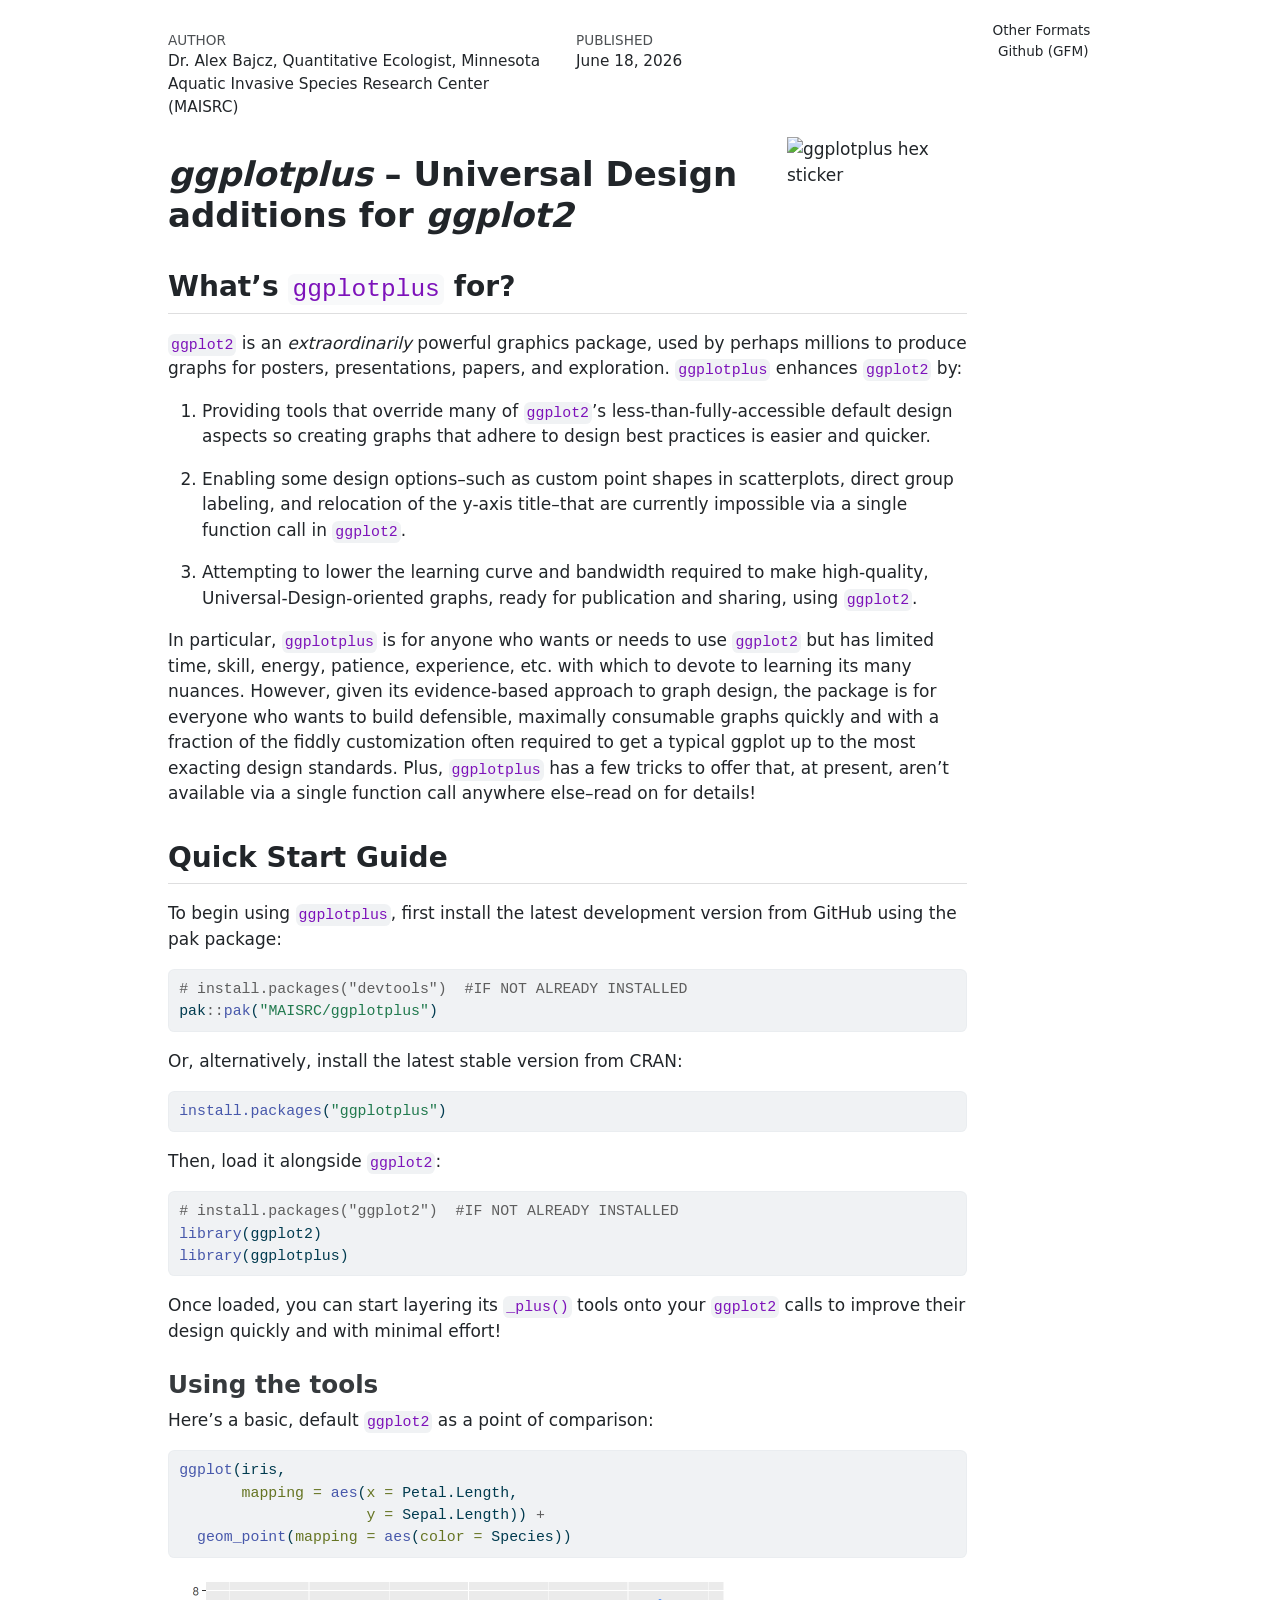
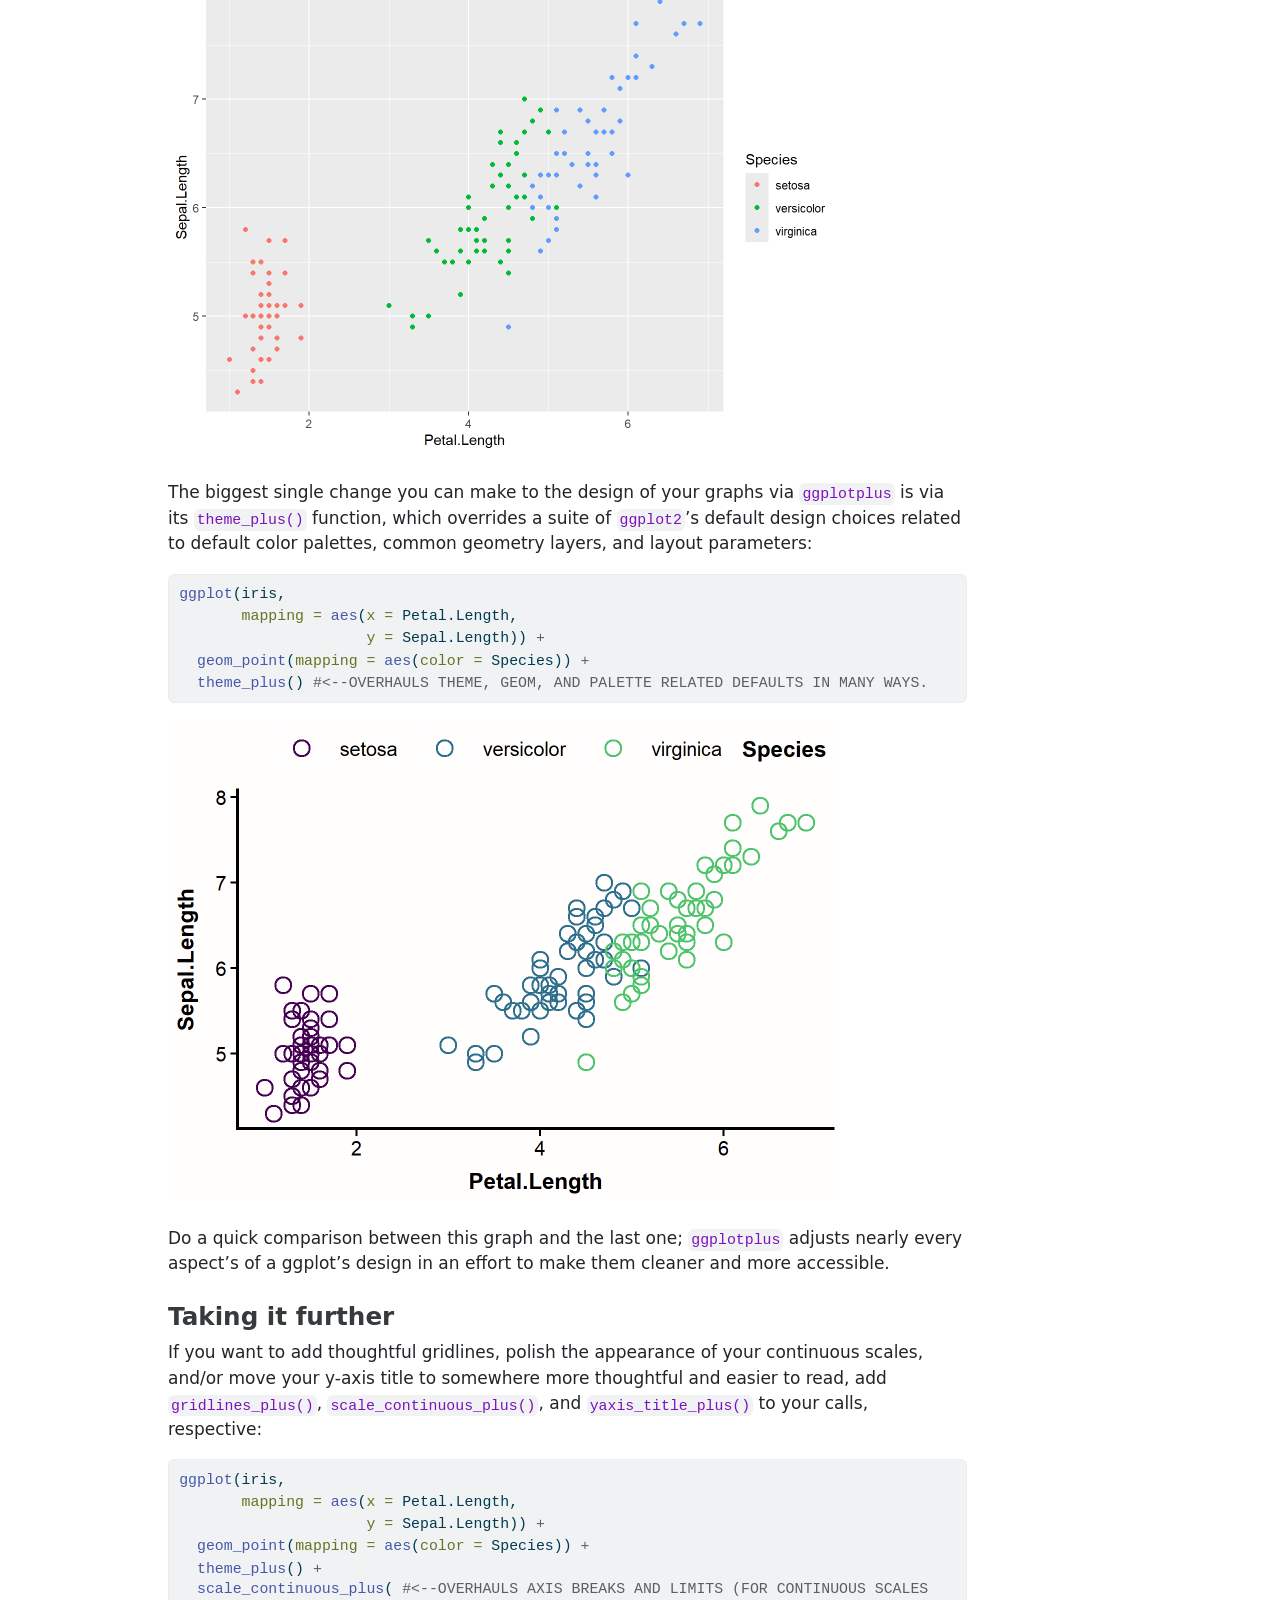
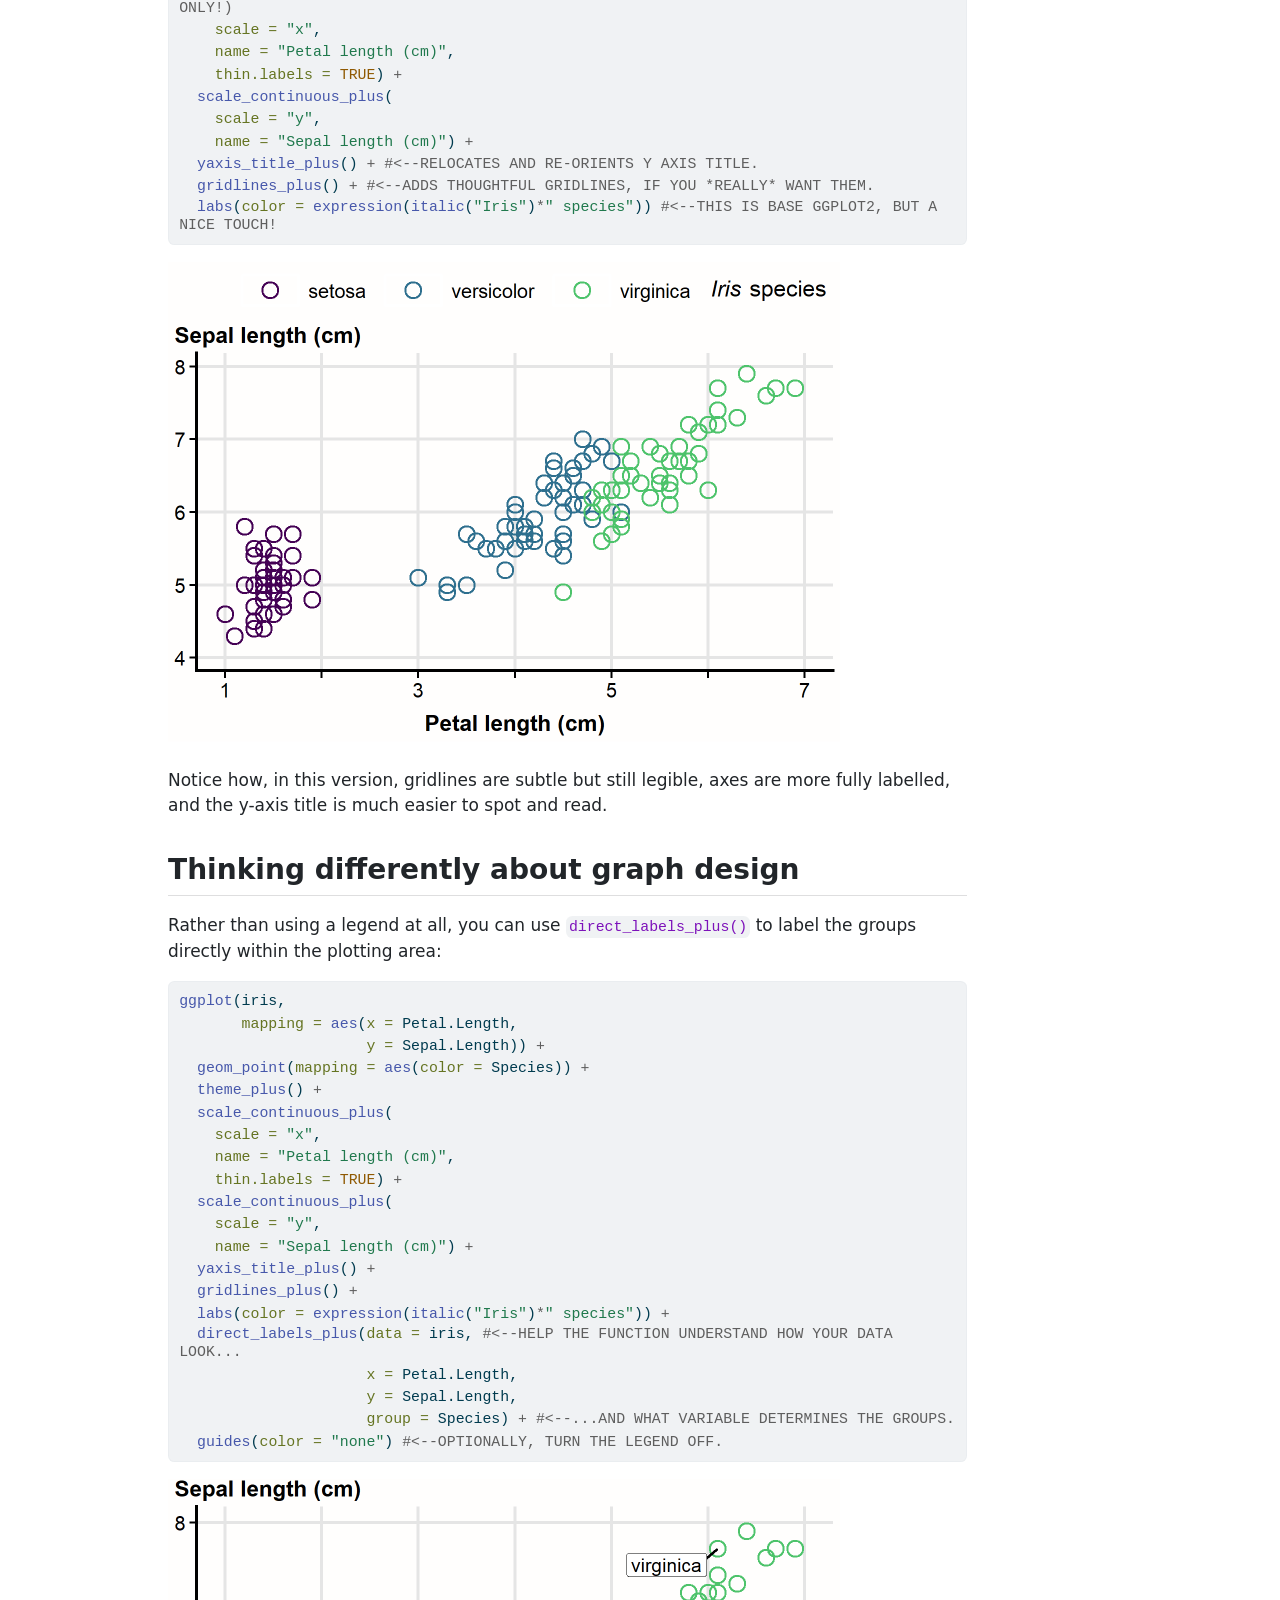
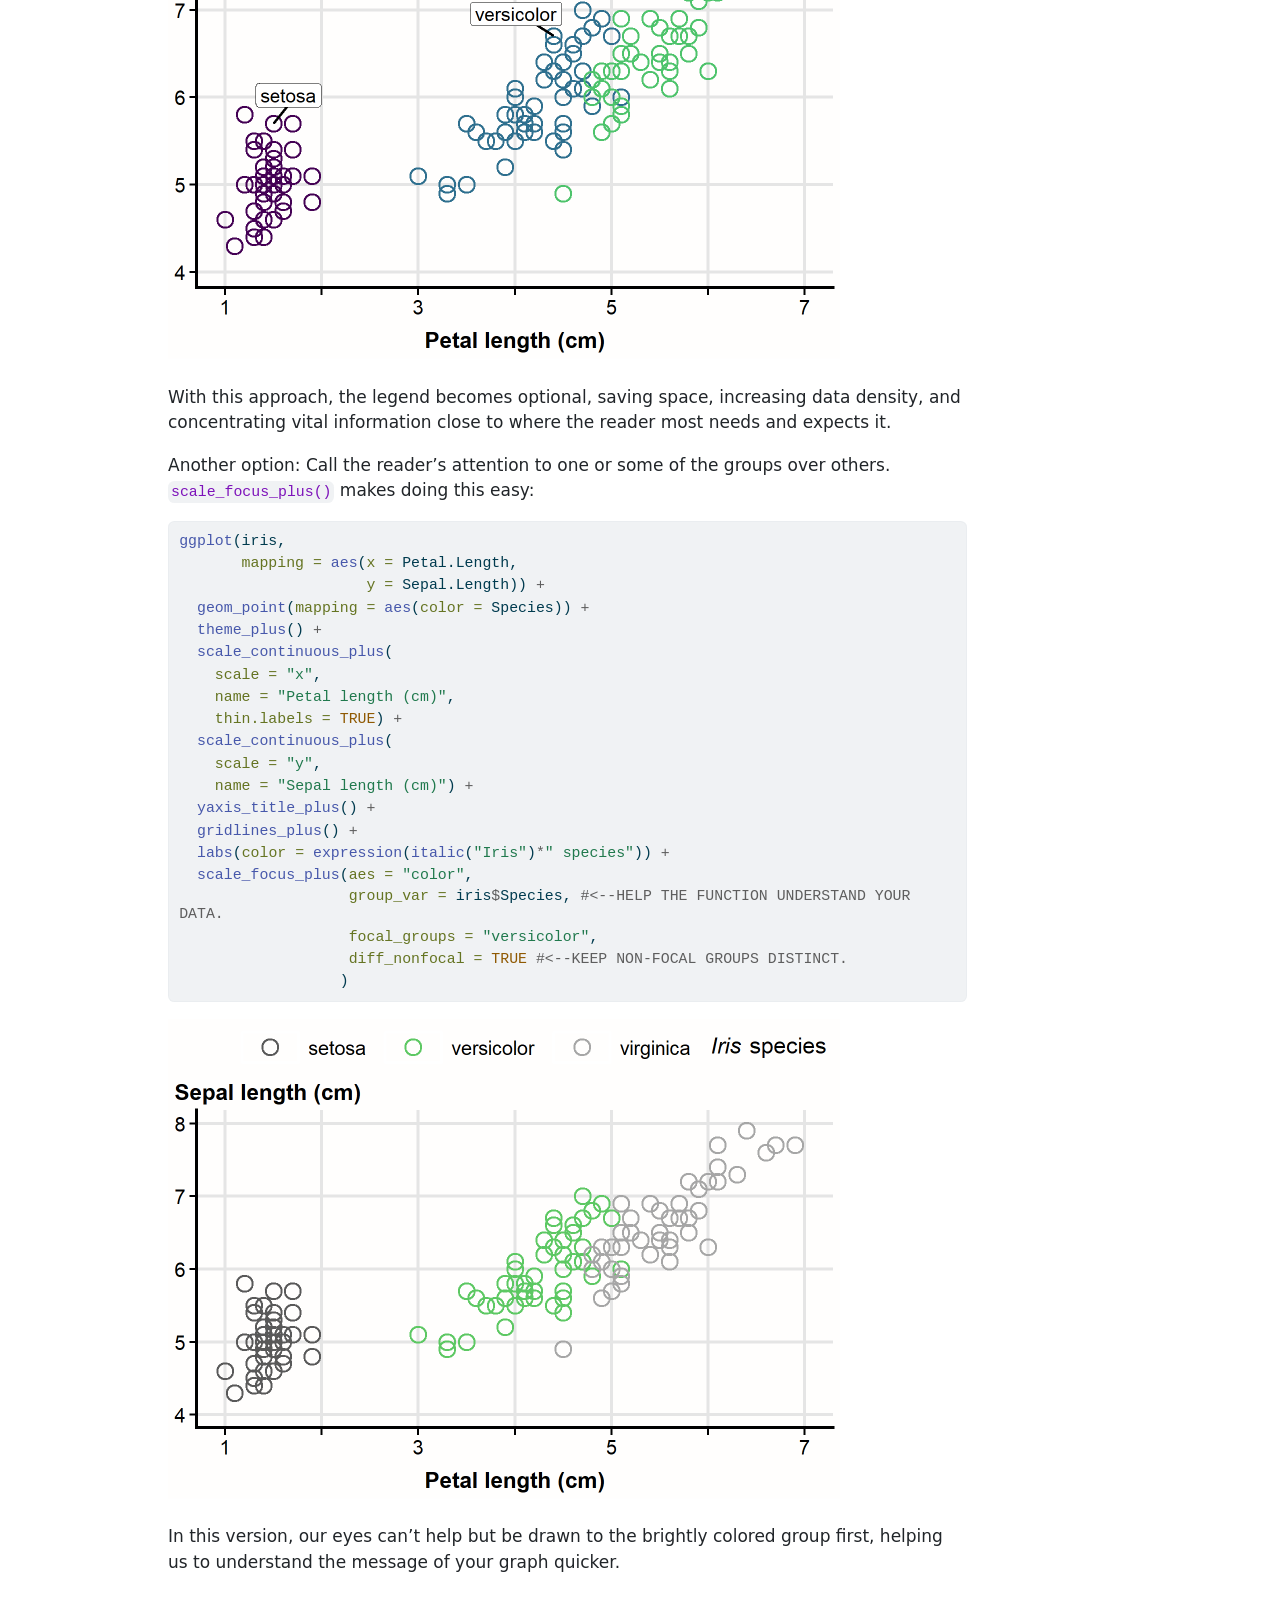
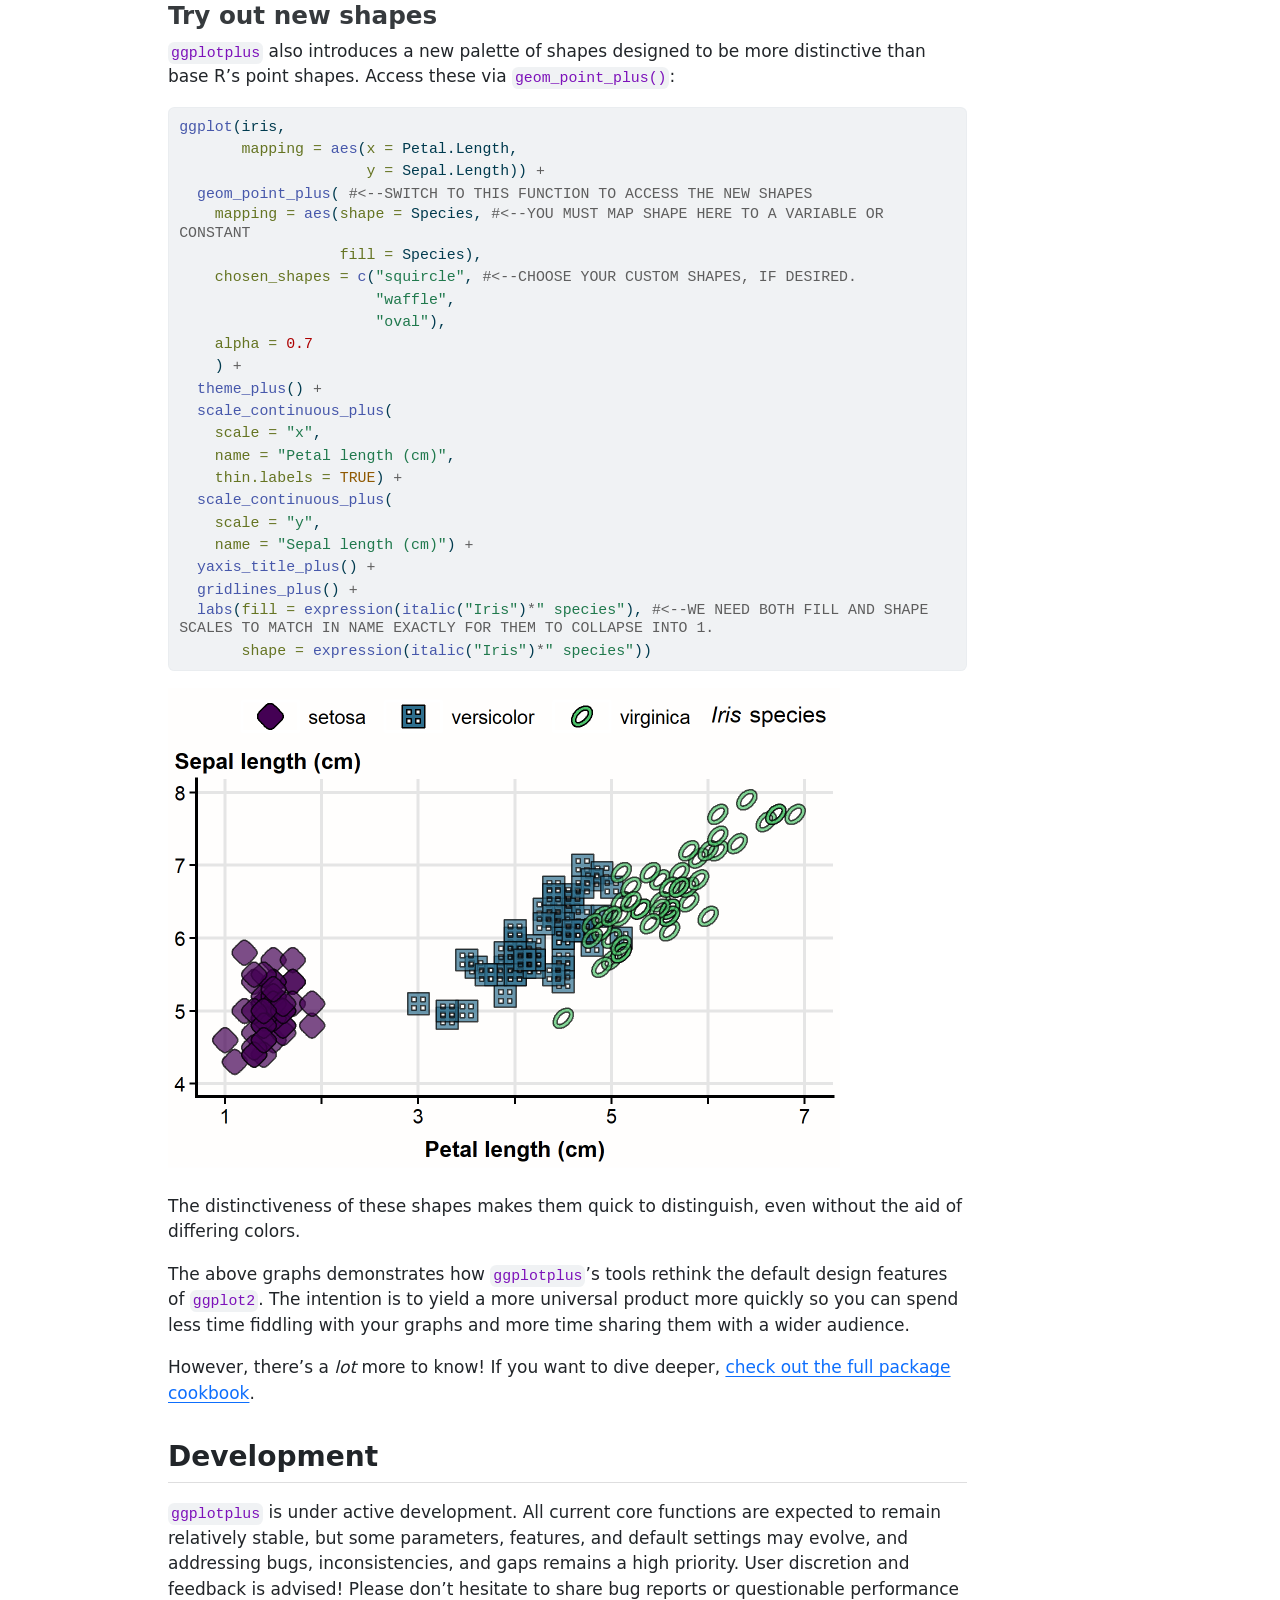
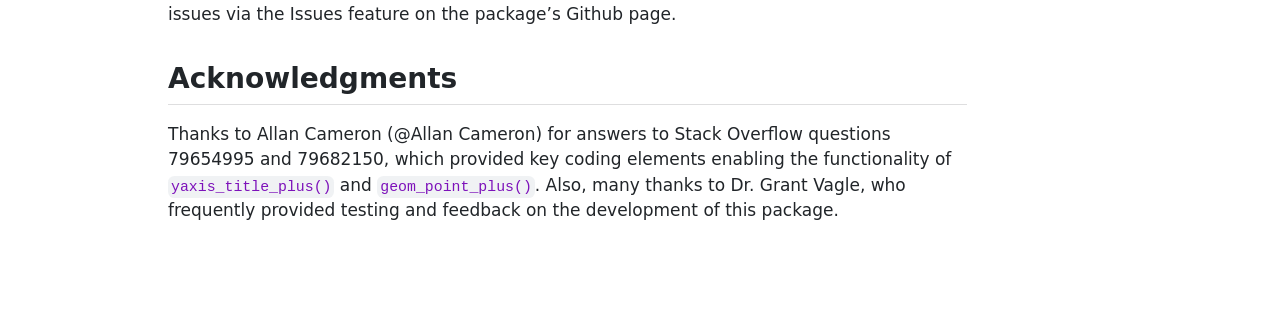
==== commit e2a724ae: "Readme update re-push" ====
--- a/readme.html
+++ b/readme.html
@@ -1,15 +1,13 @@
 <!DOCTYPE html>
-<html xmlns="http://www.w3.org/1999/xhtml" lang="en" xml:lang="en">
-
-<head>
-
-<meta charset="utf-8" />
-<meta name="generator" content="quarto-1.9.37" />
-
-<meta name="viewport" content="width=device-width, initial-scale=1.0, user-scalable=yes" />
-
-<meta name="author" content="Dr. Alex Bajcz, Quantitative Ecologist, Minnesota Aquatic Invasive Species Research Center (MAISRC)" />
-<meta name="dcterms.date" content="2026-06-18" />
+<html xmlns="http://www.w3.org/1999/xhtml" lang="en" xml:lang="en"><head>
+
+<meta charset="utf-8">
+<meta name="generator" content="quarto-1.9.37">
+
+<meta name="viewport" content="width=device-width, initial-scale=1.0, user-scalable=yes">
+
+<meta name="author" content="Dr.&nbsp;Alex Bajcz, Quantitative Ecologist, Minnesota Aquatic Invasive Species Research Center (MAISRC)">
+<meta name="dcterms.date" content="2026-06-18">
 
 <title>readme</title>
 <style>
@@ -64,16 +62,27 @@
 }
 </style>
 
-<!-- htmldependencies:E3FAD763 -->
+
+<script src="README_files/libs/clipboard/clipboard.min.js"></script>
+<script src="README_files/libs/quarto-html/quarto.js" type="module"></script>
+<script src="README_files/libs/quarto-html/tabsets/tabsets.js" type="module"></script>
+<script src="README_files/libs/quarto-html/popper.min.js"></script>
+<script src="README_files/libs/quarto-html/tippy.umd.min.js"></script>
+<script src="README_files/libs/quarto-html/anchor.min.js"></script>
+<link href="README_files/libs/quarto-html/tippy.css" rel="stylesheet">
+<link href="README_files/libs/quarto-html/quarto-syntax-highlighting-7f8f88aac4f3542376d5c11b86a4c14d.css" rel="stylesheet" id="quarto-text-highlighting-styles">
+<script src="README_files/libs/bootstrap/bootstrap.min.js"></script>
+<link href="README_files/libs/bootstrap/bootstrap-icons.css" rel="stylesheet">
+<link href="README_files/libs/bootstrap/bootstrap-98fa28be62b8f7881547832ee57e92b3.min.css" rel="stylesheet" append-hash="true" id="quarto-bootstrap" data-mode="light">
 
 
 </head>
 
-<body>
+<body class="quarto-light">
 
 <div id="quarto-content" class="page-columns page-rows-contents page-layout-article">
 <div id="quarto-margin-sidebar" class="sidebar margin-sidebar">
-</div>
+<div class="quarto-alternate-formats"><h2>Other Formats</h2><ul><li><a href="README.md"><i class="bi bi-file-code"></i>Github (GFM)</a></li></ul></div></div>
 <main class="content" id="quarto-document-content">
 
 <header id="title-block-header" class="quarto-title-block default">
@@ -87,7 +96,7 @@
     <div>
     <div class="quarto-title-meta-heading">Author</div>
     <div class="quarto-title-meta-contents">
-             <p>Dr. Alex Bajcz, Quantitative Ecologist, Minnesota Aquatic Invasive Species Research Center (MAISRC) </p>
+             <p>Dr.&nbsp;Alex Bajcz, Quantitative Ecologist, Minnesota Aquatic Invasive Species Research Center (MAISRC) </p>
           </div>
   </div>
     
@@ -106,11 +115,11 @@
 </header>
 
 
-<p><img src="man/figures/ggplotplus_hex.png" alt="ggplotplus hex sticker" style="float: right; width: 180px;"/></p>
+<p><img src="man/figures/ggplotplus_hex.png" alt="ggplotplus hex sticker" style="float: right; width: 180px;"></p>
 <section id="ggplotplus-universal-design-additions-for-ggplot2" class="level1">
 <h1><em>ggplotplus</em> – Universal Design additions for <em>ggplot2</em></h1>
 <section id="whats-ggplotplus-for" class="level2">
-<h2>What’s <code>ggplotplus</code> for?</h2>
+<h2 class="anchored" data-anchor-id="whats-ggplotplus-for">What’s <code>ggplotplus</code> for?</h2>
 <p><code>ggplot2</code> is an <em>extraordinarily</em> powerful graphics package, used by perhaps millions to produce graphs for posters, presentations, papers, and exploration. <code>ggplotplus</code> enhances <code>ggplot2</code> by:</p>
 <ol type="1">
 <li><p>Providing tools that override many of <code>ggplot2</code>’s less-than-fully-accessible default design aspects so creating graphs that adhere to design best practices is easier and quicker.</p></li>
@@ -120,50 +129,50 @@
 <p>In particular, <code>ggplotplus</code> is for anyone who wants or needs to use <code>ggplot2</code> but has limited time, skill, energy, patience, experience, etc. with which to devote to learning its many nuances. However, given its evidence-based approach to graph design, the package is for everyone who wants to build defensible, maximally consumable graphs quickly and with a fraction of the fiddly customization often required to get a typical ggplot up to the most exacting design standards. Plus, <code>ggplotplus</code> has a few tricks to offer that, at present, aren’t available via a single function call anywhere else–read on for details!</p>
 </section>
 <section id="quick-start-guide" class="level2">
-<h2>Quick Start Guide</h2>
+<h2 class="anchored" data-anchor-id="quick-start-guide">Quick Start Guide</h2>
 <p>To begin using <code>ggplotplus</code>, first install the latest development version from GitHub using the pak package:</p>
 <div class="cell">
-<div class="sourceCode" id="cb1"><pre class="sourceCode r cell-code"><code class="sourceCode r"><span id="cb1-1"><a href="#cb1-1" aria-hidden="true" tabindex="-1"></a><span class="co"># install.packages(&quot;devtools&quot;)  #IF NOT ALREADY INSTALLED</span></span>
-<span id="cb1-2"><a href="#cb1-2" aria-hidden="true" tabindex="-1"></a>pak<span class="sc">::</span><span class="fu">pak</span>(<span class="st">&quot;MAISRC/ggplotplus&quot;</span>)</span></code></pre></div>
+<div class="code-copy-outer-scaffold"><div class="sourceCode cell-code" id="cb1"><pre class="sourceCode r code-with-copy"><code class="sourceCode r"><span id="cb1-1"><a href="#cb1-1" aria-hidden="true" tabindex="-1"></a><span class="co"># install.packages("devtools")  #IF NOT ALREADY INSTALLED</span></span>
+<span id="cb1-2"><a href="#cb1-2" aria-hidden="true" tabindex="-1"></a>pak<span class="sc">::</span><span class="fu">pak</span>(<span class="st">"MAISRC/ggplotplus"</span>)</span></code></pre></div><button title="Copy to Clipboard" class="code-copy-button"><i class="bi"></i></button></div>
 </div>
 <p>Or, alternatively, install the latest stable version from CRAN:</p>
 <div class="cell">
-<div class="sourceCode" id="cb2"><pre class="sourceCode r cell-code"><code class="sourceCode r"><span id="cb2-1"><a href="#cb2-1" aria-hidden="true" tabindex="-1"></a><span class="fu">install.packages</span>(<span class="st">&quot;ggplotplus&quot;</span>)</span></code></pre></div>
+<div class="code-copy-outer-scaffold"><div class="sourceCode cell-code" id="cb2"><pre class="sourceCode r code-with-copy"><code class="sourceCode r"><span id="cb2-1"><a href="#cb2-1" aria-hidden="true" tabindex="-1"></a><span class="fu">install.packages</span>(<span class="st">"ggplotplus"</span>)</span></code></pre></div><button title="Copy to Clipboard" class="code-copy-button"><i class="bi"></i></button></div>
 </div>
 <p>Then, load it alongside <code>ggplot2</code>:</p>
 <div class="cell">
-<div class="sourceCode" id="cb3"><pre class="sourceCode r cell-code"><code class="sourceCode r"><span id="cb3-1"><a href="#cb3-1" aria-hidden="true" tabindex="-1"></a><span class="co"># install.packages(&quot;ggplot2&quot;)  #IF NOT ALREADY INSTALLED</span></span>
+<div class="code-copy-outer-scaffold"><div class="sourceCode cell-code" id="cb3"><pre class="sourceCode r code-with-copy"><code class="sourceCode r"><span id="cb3-1"><a href="#cb3-1" aria-hidden="true" tabindex="-1"></a><span class="co"># install.packages("ggplot2")  #IF NOT ALREADY INSTALLED</span></span>
 <span id="cb3-2"><a href="#cb3-2" aria-hidden="true" tabindex="-1"></a><span class="fu">library</span>(ggplot2)</span>
-<span id="cb3-3"><a href="#cb3-3" aria-hidden="true" tabindex="-1"></a><span class="fu">library</span>(ggplotplus)</span></code></pre></div>
+<span id="cb3-3"><a href="#cb3-3" aria-hidden="true" tabindex="-1"></a><span class="fu">library</span>(ggplotplus)</span></code></pre></div><button title="Copy to Clipboard" class="code-copy-button"><i class="bi"></i></button></div>
 </div>
 <p>Once loaded, you can start layering its <code>_plus()</code> tools onto your <code>ggplot2</code> calls to improve their design quickly and with minimal effort!</p>
 <section id="using-the-tools" class="level3">
-<h3>Using the tools</h3>
+<h3 class="anchored" data-anchor-id="using-the-tools">Using the tools</h3>
 <p>Here’s a basic, default <code>ggplot2</code> as a point of comparison:</p>
 <div class="cell">
-<div class="sourceCode" id="cb4"><pre class="sourceCode r cell-code"><code class="sourceCode r"><span id="cb4-1"><a href="#cb4-1" aria-hidden="true" tabindex="-1"></a><span class="fu">ggplot</span>(iris, </span>
+<div class="code-copy-outer-scaffold"><div class="sourceCode cell-code" id="cb4"><pre class="sourceCode r code-with-copy"><code class="sourceCode r"><span id="cb4-1"><a href="#cb4-1" aria-hidden="true" tabindex="-1"></a><span class="fu">ggplot</span>(iris, </span>
 <span id="cb4-2"><a href="#cb4-2" aria-hidden="true" tabindex="-1"></a>       <span class="at">mapping =</span> <span class="fu">aes</span>(<span class="at">x =</span> Petal.Length, </span>
 <span id="cb4-3"><a href="#cb4-3" aria-hidden="true" tabindex="-1"></a>                     <span class="at">y =</span> Sepal.Length)) <span class="sc">+</span></span>
-<span id="cb4-4"><a href="#cb4-4" aria-hidden="true" tabindex="-1"></a>  <span class="fu">geom_point</span>(<span class="at">mapping =</span> <span class="fu">aes</span>(<span class="at">color =</span> Species)) </span></code></pre></div>
+<span id="cb4-4"><a href="#cb4-4" aria-hidden="true" tabindex="-1"></a>  <span class="fu">geom_point</span>(<span class="at">mapping =</span> <span class="fu">aes</span>(<span class="at">color =</span> Species)) </span></code></pre></div><button title="Copy to Clipboard" class="code-copy-button"><i class="bi"></i></button></div>
 <div class="cell-output-display">
 <div>
-<figure>
-<p><img src="README_files/figure-html/point%20of%20comparison-1.png" class="img-fluid" width="672" /></p>
+<figure class="figure">
+<p><img src="README_files/figure-html/point%20of%20comparison-1.png" class="img-fluid figure-img" width="672"></p>
 </figure>
 </div>
 </div>
 </div>
 <p>The biggest single change you can make to the design of your graphs via <code>ggplotplus</code> is via its <code>theme_plus()</code> function, which overrides a suite of <code>ggplot2</code>’s default design choices related to default color palettes, common geometry layers, and layout parameters:</p>
 <div class="cell">
-<div class="sourceCode" id="cb5"><pre class="sourceCode r cell-code"><code class="sourceCode r"><span id="cb5-1"><a href="#cb5-1" aria-hidden="true" tabindex="-1"></a><span class="fu">ggplot</span>(iris, </span>
+<div class="code-copy-outer-scaffold"><div class="sourceCode cell-code" id="cb5"><pre class="sourceCode r code-with-copy"><code class="sourceCode r"><span id="cb5-1"><a href="#cb5-1" aria-hidden="true" tabindex="-1"></a><span class="fu">ggplot</span>(iris, </span>
 <span id="cb5-2"><a href="#cb5-2" aria-hidden="true" tabindex="-1"></a>       <span class="at">mapping =</span> <span class="fu">aes</span>(<span class="at">x =</span> Petal.Length, </span>
 <span id="cb5-3"><a href="#cb5-3" aria-hidden="true" tabindex="-1"></a>                     <span class="at">y =</span> Sepal.Length)) <span class="sc">+</span></span>
 <span id="cb5-4"><a href="#cb5-4" aria-hidden="true" tabindex="-1"></a>  <span class="fu">geom_point</span>(<span class="at">mapping =</span> <span class="fu">aes</span>(<span class="at">color =</span> Species)) <span class="sc">+</span> </span>
-<span id="cb5-5"><a href="#cb5-5" aria-hidden="true" tabindex="-1"></a>  <span class="fu">theme_plus</span>() <span class="co">#&lt;--OVERHAULS THEME, GEOM, AND PALETTE RELATED DEFAULTS IN MANY WAYS. </span></span></code></pre></div>
+<span id="cb5-5"><a href="#cb5-5" aria-hidden="true" tabindex="-1"></a>  <span class="fu">theme_plus</span>() <span class="co">#&lt;--OVERHAULS THEME, GEOM, AND PALETTE RELATED DEFAULTS IN MANY WAYS. </span></span></code></pre></div><button title="Copy to Clipboard" class="code-copy-button"><i class="bi"></i></button></div>
 <div class="cell-output-display">
 <div>
-<figure>
-<p><img src="README_files/figure-html/quick%20start%20use-1.png" class="img-fluid" width="672" /></p>
+<figure class="figure">
+<p><img src="README_files/figure-html/quick%20start%20use-1.png" class="img-fluid figure-img" width="672"></p>
 </figure>
 </div>
 </div>
@@ -171,28 +180,28 @@
 <p>Do a quick comparison between this graph and the last one; <code>ggplotplus</code> adjusts nearly every aspect’s of a ggplot’s design in an effort to make them cleaner and more accessible.</p>
 </section>
 <section id="taking-it-further" class="level3">
-<h3>Taking it further</h3>
+<h3 class="anchored" data-anchor-id="taking-it-further">Taking it further</h3>
 <p>If you want to add thoughtful gridlines, polish the appearance of your continuous scales, and/or move your y-axis title to somewhere more thoughtful and easier to read, add <code>gridlines_plus()</code>, <code>scale_continuous_plus()</code>, and <code>yaxis_title_plus()</code> to your calls, respective:</p>
 <div class="cell">
-<div class="sourceCode" id="cb6"><pre class="sourceCode r cell-code"><code class="sourceCode r"><span id="cb6-1"><a href="#cb6-1" aria-hidden="true" tabindex="-1"></a><span class="fu">ggplot</span>(iris, </span>
+<div class="code-copy-outer-scaffold"><div class="sourceCode cell-code" id="cb6"><pre class="sourceCode r code-with-copy"><code class="sourceCode r"><span id="cb6-1"><a href="#cb6-1" aria-hidden="true" tabindex="-1"></a><span class="fu">ggplot</span>(iris, </span>
 <span id="cb6-2"><a href="#cb6-2" aria-hidden="true" tabindex="-1"></a>       <span class="at">mapping =</span> <span class="fu">aes</span>(<span class="at">x =</span> Petal.Length, </span>
 <span id="cb6-3"><a href="#cb6-3" aria-hidden="true" tabindex="-1"></a>                     <span class="at">y =</span> Sepal.Length)) <span class="sc">+</span></span>
 <span id="cb6-4"><a href="#cb6-4" aria-hidden="true" tabindex="-1"></a>  <span class="fu">geom_point</span>(<span class="at">mapping =</span> <span class="fu">aes</span>(<span class="at">color =</span> Species)) <span class="sc">+</span> </span>
 <span id="cb6-5"><a href="#cb6-5" aria-hidden="true" tabindex="-1"></a>  <span class="fu">theme_plus</span>() <span class="sc">+</span></span>
 <span id="cb6-6"><a href="#cb6-6" aria-hidden="true" tabindex="-1"></a>  <span class="fu">scale_continuous_plus</span>( <span class="co">#&lt;--OVERHAULS AXIS BREAKS AND LIMITS (FOR CONTINUOUS SCALES ONLY!)</span></span>
-<span id="cb6-7"><a href="#cb6-7" aria-hidden="true" tabindex="-1"></a>    <span class="at">scale =</span> <span class="st">&quot;x&quot;</span>,</span>
-<span id="cb6-8"><a href="#cb6-8" aria-hidden="true" tabindex="-1"></a>    <span class="at">name =</span> <span class="st">&quot;Petal length (cm)&quot;</span>,</span>
+<span id="cb6-7"><a href="#cb6-7" aria-hidden="true" tabindex="-1"></a>    <span class="at">scale =</span> <span class="st">"x"</span>,</span>
+<span id="cb6-8"><a href="#cb6-8" aria-hidden="true" tabindex="-1"></a>    <span class="at">name =</span> <span class="st">"Petal length (cm)"</span>,</span>
 <span id="cb6-9"><a href="#cb6-9" aria-hidden="true" tabindex="-1"></a>    <span class="at">thin.labels =</span> <span class="cn">TRUE</span>) <span class="sc">+</span>  </span>
 <span id="cb6-10"><a href="#cb6-10" aria-hidden="true" tabindex="-1"></a>  <span class="fu">scale_continuous_plus</span>(</span>
-<span id="cb6-11"><a href="#cb6-11" aria-hidden="true" tabindex="-1"></a>    <span class="at">scale =</span> <span class="st">&quot;y&quot;</span>, </span>
-<span id="cb6-12"><a href="#cb6-12" aria-hidden="true" tabindex="-1"></a>    <span class="at">name =</span> <span class="st">&quot;Sepal length (cm)&quot;</span>) <span class="sc">+</span></span>
+<span id="cb6-11"><a href="#cb6-11" aria-hidden="true" tabindex="-1"></a>    <span class="at">scale =</span> <span class="st">"y"</span>, </span>
+<span id="cb6-12"><a href="#cb6-12" aria-hidden="true" tabindex="-1"></a>    <span class="at">name =</span> <span class="st">"Sepal length (cm)"</span>) <span class="sc">+</span></span>
 <span id="cb6-13"><a href="#cb6-13" aria-hidden="true" tabindex="-1"></a>  <span class="fu">yaxis_title_plus</span>() <span class="sc">+</span> <span class="co">#&lt;--RELOCATES AND RE-ORIENTS Y AXIS TITLE.</span></span>
 <span id="cb6-14"><a href="#cb6-14" aria-hidden="true" tabindex="-1"></a>  <span class="fu">gridlines_plus</span>() <span class="sc">+</span> <span class="co">#&lt;--ADDS THOUGHTFUL GRIDLINES, IF YOU *REALLY* WANT THEM.</span></span>
-<span id="cb6-15"><a href="#cb6-15" aria-hidden="true" tabindex="-1"></a>  <span class="fu">labs</span>(<span class="at">color =</span> <span class="fu">expression</span>(<span class="fu">italic</span>(<span class="st">&quot;Iris&quot;</span>)<span class="sc">*</span><span class="st">&quot; species&quot;</span>)) <span class="co">#&lt;--THIS IS BASE GGPLOT2, BUT A NICE TOUCH!</span></span></code></pre></div>
+<span id="cb6-15"><a href="#cb6-15" aria-hidden="true" tabindex="-1"></a>  <span class="fu">labs</span>(<span class="at">color =</span> <span class="fu">expression</span>(<span class="fu">italic</span>(<span class="st">"Iris"</span>)<span class="sc">*</span><span class="st">" species"</span>)) <span class="co">#&lt;--THIS IS BASE GGPLOT2, BUT A NICE TOUCH!</span></span></code></pre></div><button title="Copy to Clipboard" class="code-copy-button"><i class="bi"></i></button></div>
 <div class="cell-output-display">
 <div>
-<figure>
-<p><img src="README_files/figure-html/even%20more%20tools-1.png" class="img-fluid" width="672" /></p>
+<figure class="figure">
+<p><img src="README_files/figure-html/even%20more%20tools-1.png" class="img-fluid figure-img" width="672"></p>
 </figure>
 </div>
 </div>
@@ -201,33 +210,33 @@
 </section>
 </section>
 <section id="thinking-differently-about-graph-design" class="level2">
-<h2>Thinking differently about graph design</h2>
+<h2 class="anchored" data-anchor-id="thinking-differently-about-graph-design">Thinking differently about graph design</h2>
 <p>Rather than using a legend at all, you can use <code>direct_labels_plus()</code> to label the groups directly within the plotting area:</p>
 <div class="cell">
-<div class="sourceCode" id="cb7"><pre class="sourceCode r cell-code"><code class="sourceCode r"><span id="cb7-1"><a href="#cb7-1" aria-hidden="true" tabindex="-1"></a><span class="fu">ggplot</span>(iris, </span>
+<div class="code-copy-outer-scaffold"><div class="sourceCode cell-code" id="cb7"><pre class="sourceCode r code-with-copy"><code class="sourceCode r"><span id="cb7-1"><a href="#cb7-1" aria-hidden="true" tabindex="-1"></a><span class="fu">ggplot</span>(iris, </span>
 <span id="cb7-2"><a href="#cb7-2" aria-hidden="true" tabindex="-1"></a>       <span class="at">mapping =</span> <span class="fu">aes</span>(<span class="at">x =</span> Petal.Length, </span>
 <span id="cb7-3"><a href="#cb7-3" aria-hidden="true" tabindex="-1"></a>                     <span class="at">y =</span> Sepal.Length)) <span class="sc">+</span></span>
 <span id="cb7-4"><a href="#cb7-4" aria-hidden="true" tabindex="-1"></a>  <span class="fu">geom_point</span>(<span class="at">mapping =</span> <span class="fu">aes</span>(<span class="at">color =</span> Species)) <span class="sc">+</span> </span>
 <span id="cb7-5"><a href="#cb7-5" aria-hidden="true" tabindex="-1"></a>  <span class="fu">theme_plus</span>() <span class="sc">+</span></span>
 <span id="cb7-6"><a href="#cb7-6" aria-hidden="true" tabindex="-1"></a>  <span class="fu">scale_continuous_plus</span>(</span>
-<span id="cb7-7"><a href="#cb7-7" aria-hidden="true" tabindex="-1"></a>    <span class="at">scale =</span> <span class="st">&quot;x&quot;</span>,</span>
-<span id="cb7-8"><a href="#cb7-8" aria-hidden="true" tabindex="-1"></a>    <span class="at">name =</span> <span class="st">&quot;Petal length (cm)&quot;</span>,</span>
+<span id="cb7-7"><a href="#cb7-7" aria-hidden="true" tabindex="-1"></a>    <span class="at">scale =</span> <span class="st">"x"</span>,</span>
+<span id="cb7-8"><a href="#cb7-8" aria-hidden="true" tabindex="-1"></a>    <span class="at">name =</span> <span class="st">"Petal length (cm)"</span>,</span>
 <span id="cb7-9"><a href="#cb7-9" aria-hidden="true" tabindex="-1"></a>    <span class="at">thin.labels =</span> <span class="cn">TRUE</span>) <span class="sc">+</span>  </span>
 <span id="cb7-10"><a href="#cb7-10" aria-hidden="true" tabindex="-1"></a>  <span class="fu">scale_continuous_plus</span>(</span>
-<span id="cb7-11"><a href="#cb7-11" aria-hidden="true" tabindex="-1"></a>    <span class="at">scale =</span> <span class="st">&quot;y&quot;</span>, </span>
-<span id="cb7-12"><a href="#cb7-12" aria-hidden="true" tabindex="-1"></a>    <span class="at">name =</span> <span class="st">&quot;Sepal length (cm)&quot;</span>) <span class="sc">+</span></span>
+<span id="cb7-11"><a href="#cb7-11" aria-hidden="true" tabindex="-1"></a>    <span class="at">scale =</span> <span class="st">"y"</span>, </span>
+<span id="cb7-12"><a href="#cb7-12" aria-hidden="true" tabindex="-1"></a>    <span class="at">name =</span> <span class="st">"Sepal length (cm)"</span>) <span class="sc">+</span></span>
 <span id="cb7-13"><a href="#cb7-13" aria-hidden="true" tabindex="-1"></a>  <span class="fu">yaxis_title_plus</span>() <span class="sc">+</span> </span>
 <span id="cb7-14"><a href="#cb7-14" aria-hidden="true" tabindex="-1"></a>  <span class="fu">gridlines_plus</span>() <span class="sc">+</span> </span>
-<span id="cb7-15"><a href="#cb7-15" aria-hidden="true" tabindex="-1"></a>  <span class="fu">labs</span>(<span class="at">color =</span> <span class="fu">expression</span>(<span class="fu">italic</span>(<span class="st">&quot;Iris&quot;</span>)<span class="sc">*</span><span class="st">&quot; species&quot;</span>)) <span class="sc">+</span></span>
+<span id="cb7-15"><a href="#cb7-15" aria-hidden="true" tabindex="-1"></a>  <span class="fu">labs</span>(<span class="at">color =</span> <span class="fu">expression</span>(<span class="fu">italic</span>(<span class="st">"Iris"</span>)<span class="sc">*</span><span class="st">" species"</span>)) <span class="sc">+</span></span>
 <span id="cb7-16"><a href="#cb7-16" aria-hidden="true" tabindex="-1"></a>  <span class="fu">direct_labels_plus</span>(<span class="at">data =</span> iris, <span class="co">#&lt;--HELP THE FUNCTION UNDERSTAND HOW YOUR DATA LOOK...</span></span>
 <span id="cb7-17"><a href="#cb7-17" aria-hidden="true" tabindex="-1"></a>                     <span class="at">x =</span> Petal.Length,</span>
 <span id="cb7-18"><a href="#cb7-18" aria-hidden="true" tabindex="-1"></a>                     <span class="at">y =</span> Sepal.Length,</span>
 <span id="cb7-19"><a href="#cb7-19" aria-hidden="true" tabindex="-1"></a>                     <span class="at">group =</span> Species) <span class="sc">+</span> <span class="co">#&lt;--...AND WHAT VARIABLE DETERMINES THE GROUPS.</span></span>
-<span id="cb7-20"><a href="#cb7-20" aria-hidden="true" tabindex="-1"></a>  <span class="fu">guides</span>(<span class="at">color =</span> <span class="st">&quot;none&quot;</span>) <span class="co">#&lt;--OPTIONALLY, TURN THE LEGEND OFF.</span></span></code></pre></div>
+<span id="cb7-20"><a href="#cb7-20" aria-hidden="true" tabindex="-1"></a>  <span class="fu">guides</span>(<span class="at">color =</span> <span class="st">"none"</span>) <span class="co">#&lt;--OPTIONALLY, TURN THE LEGEND OFF.</span></span></code></pre></div><button title="Copy to Clipboard" class="code-copy-button"><i class="bi"></i></button></div>
 <div class="cell-output-display">
 <div>
-<figure>
-<p><img src="README_files/figure-html/direct%20labelling-1.png" class="img-fluid" width="672" /></p>
+<figure class="figure">
+<p><img src="README_files/figure-html/direct%20labelling-1.png" class="img-fluid figure-img" width="672"></p>
 </figure>
 </div>
 </div>
@@ -235,66 +244,66 @@
 <p>With this approach, the legend becomes optional, saving space, increasing data density, and concentrating vital information close to where the reader most needs and expects it.</p>
 <p>Another option: Call the reader’s attention to one or some of the groups over others. <code>scale_focus_plus()</code> makes doing this easy:</p>
 <div class="cell">
-<div class="sourceCode" id="cb8"><pre class="sourceCode r cell-code"><code class="sourceCode r"><span id="cb8-1"><a href="#cb8-1" aria-hidden="true" tabindex="-1"></a><span class="fu">ggplot</span>(iris, </span>
+<div class="code-copy-outer-scaffold"><div class="sourceCode cell-code" id="cb8"><pre class="sourceCode r code-with-copy"><code class="sourceCode r"><span id="cb8-1"><a href="#cb8-1" aria-hidden="true" tabindex="-1"></a><span class="fu">ggplot</span>(iris, </span>
 <span id="cb8-2"><a href="#cb8-2" aria-hidden="true" tabindex="-1"></a>       <span class="at">mapping =</span> <span class="fu">aes</span>(<span class="at">x =</span> Petal.Length, </span>
 <span id="cb8-3"><a href="#cb8-3" aria-hidden="true" tabindex="-1"></a>                     <span class="at">y =</span> Sepal.Length)) <span class="sc">+</span></span>
 <span id="cb8-4"><a href="#cb8-4" aria-hidden="true" tabindex="-1"></a>  <span class="fu">geom_point</span>(<span class="at">mapping =</span> <span class="fu">aes</span>(<span class="at">color =</span> Species)) <span class="sc">+</span> </span>
 <span id="cb8-5"><a href="#cb8-5" aria-hidden="true" tabindex="-1"></a>  <span class="fu">theme_plus</span>() <span class="sc">+</span></span>
 <span id="cb8-6"><a href="#cb8-6" aria-hidden="true" tabindex="-1"></a>  <span class="fu">scale_continuous_plus</span>(</span>
-<span id="cb8-7"><a href="#cb8-7" aria-hidden="true" tabindex="-1"></a>    <span class="at">scale =</span> <span class="st">&quot;x&quot;</span>,</span>
-<span id="cb8-8"><a href="#cb8-8" aria-hidden="true" tabindex="-1"></a>    <span class="at">name =</span> <span class="st">&quot;Petal length (cm)&quot;</span>,</span>
+<span id="cb8-7"><a href="#cb8-7" aria-hidden="true" tabindex="-1"></a>    <span class="at">scale =</span> <span class="st">"x"</span>,</span>
+<span id="cb8-8"><a href="#cb8-8" aria-hidden="true" tabindex="-1"></a>    <span class="at">name =</span> <span class="st">"Petal length (cm)"</span>,</span>
 <span id="cb8-9"><a href="#cb8-9" aria-hidden="true" tabindex="-1"></a>    <span class="at">thin.labels =</span> <span class="cn">TRUE</span>) <span class="sc">+</span>  </span>
 <span id="cb8-10"><a href="#cb8-10" aria-hidden="true" tabindex="-1"></a>  <span class="fu">scale_continuous_plus</span>(</span>
-<span id="cb8-11"><a href="#cb8-11" aria-hidden="true" tabindex="-1"></a>    <span class="at">scale =</span> <span class="st">&quot;y&quot;</span>, </span>
-<span id="cb8-12"><a href="#cb8-12" aria-hidden="true" tabindex="-1"></a>    <span class="at">name =</span> <span class="st">&quot;Sepal length (cm)&quot;</span>) <span class="sc">+</span></span>
+<span id="cb8-11"><a href="#cb8-11" aria-hidden="true" tabindex="-1"></a>    <span class="at">scale =</span> <span class="st">"y"</span>, </span>
+<span id="cb8-12"><a href="#cb8-12" aria-hidden="true" tabindex="-1"></a>    <span class="at">name =</span> <span class="st">"Sepal length (cm)"</span>) <span class="sc">+</span></span>
 <span id="cb8-13"><a href="#cb8-13" aria-hidden="true" tabindex="-1"></a>  <span class="fu">yaxis_title_plus</span>() <span class="sc">+</span> </span>
 <span id="cb8-14"><a href="#cb8-14" aria-hidden="true" tabindex="-1"></a>  <span class="fu">gridlines_plus</span>() <span class="sc">+</span> </span>
-<span id="cb8-15"><a href="#cb8-15" aria-hidden="true" tabindex="-1"></a>  <span class="fu">labs</span>(<span class="at">color =</span> <span class="fu">expression</span>(<span class="fu">italic</span>(<span class="st">&quot;Iris&quot;</span>)<span class="sc">*</span><span class="st">&quot; species&quot;</span>)) <span class="sc">+</span></span>
-<span id="cb8-16"><a href="#cb8-16" aria-hidden="true" tabindex="-1"></a>  <span class="fu">scale_focus_plus</span>(<span class="at">aes =</span> <span class="st">&quot;color&quot;</span>, </span>
+<span id="cb8-15"><a href="#cb8-15" aria-hidden="true" tabindex="-1"></a>  <span class="fu">labs</span>(<span class="at">color =</span> <span class="fu">expression</span>(<span class="fu">italic</span>(<span class="st">"Iris"</span>)<span class="sc">*</span><span class="st">" species"</span>)) <span class="sc">+</span></span>
+<span id="cb8-16"><a href="#cb8-16" aria-hidden="true" tabindex="-1"></a>  <span class="fu">scale_focus_plus</span>(<span class="at">aes =</span> <span class="st">"color"</span>, </span>
 <span id="cb8-17"><a href="#cb8-17" aria-hidden="true" tabindex="-1"></a>                   <span class="at">group_var =</span> iris<span class="sc">$</span>Species, <span class="co">#&lt;--HELP THE FUNCTION UNDERSTAND YOUR DATA.</span></span>
-<span id="cb8-18"><a href="#cb8-18" aria-hidden="true" tabindex="-1"></a>                   <span class="at">focal_groups =</span> <span class="st">&quot;versicolor&quot;</span>,</span>
+<span id="cb8-18"><a href="#cb8-18" aria-hidden="true" tabindex="-1"></a>                   <span class="at">focal_groups =</span> <span class="st">"versicolor"</span>,</span>
 <span id="cb8-19"><a href="#cb8-19" aria-hidden="true" tabindex="-1"></a>                   <span class="at">diff_nonfocal =</span> <span class="cn">TRUE</span> <span class="co">#&lt;--KEEP NON-FOCAL GROUPS DISTINCT.</span></span>
-<span id="cb8-20"><a href="#cb8-20" aria-hidden="true" tabindex="-1"></a>                  )</span></code></pre></div>
+<span id="cb8-20"><a href="#cb8-20" aria-hidden="true" tabindex="-1"></a>                  )</span></code></pre></div><button title="Copy to Clipboard" class="code-copy-button"><i class="bi"></i></button></div>
 <div class="cell-output-display">
 <div>
-<figure>
-<p><img src="README_files/figure-html/focus%20plus-1.png" class="img-fluid" width="672" /></p>
+<figure class="figure">
+<p><img src="README_files/figure-html/focus%20plus-1.png" class="img-fluid figure-img" width="672"></p>
 </figure>
 </div>
 </div>
 </div>
 <p>In this version, our eyes can’t help but be drawn to the brightly colored group first, helping us to understand the message of your graph quicker.</p>
 <section id="try-out-new-shapes" class="level3">
-<h3>Try out new shapes</h3>
+<h3 class="anchored" data-anchor-id="try-out-new-shapes">Try out new shapes</h3>
 <p><code>ggplotplus</code> also introduces a new palette of shapes designed to be more distinctive than base R’s point shapes. Access these via <code>geom_point_plus()</code>:</p>
 <div class="cell">
-<div class="sourceCode" id="cb9"><pre class="sourceCode r cell-code"><code class="sourceCode r"><span id="cb9-1"><a href="#cb9-1" aria-hidden="true" tabindex="-1"></a><span class="fu">ggplot</span>(iris, </span>
+<div class="code-copy-outer-scaffold"><div class="sourceCode cell-code" id="cb9"><pre class="sourceCode r code-with-copy"><code class="sourceCode r"><span id="cb9-1"><a href="#cb9-1" aria-hidden="true" tabindex="-1"></a><span class="fu">ggplot</span>(iris, </span>
 <span id="cb9-2"><a href="#cb9-2" aria-hidden="true" tabindex="-1"></a>       <span class="at">mapping =</span> <span class="fu">aes</span>(<span class="at">x =</span> Petal.Length, </span>
 <span id="cb9-3"><a href="#cb9-3" aria-hidden="true" tabindex="-1"></a>                     <span class="at">y =</span> Sepal.Length)) <span class="sc">+</span></span>
 <span id="cb9-4"><a href="#cb9-4" aria-hidden="true" tabindex="-1"></a>  <span class="fu">geom_point_plus</span>( <span class="co">#&lt;--SWITCH TO THIS FUNCTION TO ACCESS THE NEW SHAPES</span></span>
 <span id="cb9-5"><a href="#cb9-5" aria-hidden="true" tabindex="-1"></a>    <span class="at">mapping =</span> <span class="fu">aes</span>(<span class="at">shape =</span> Species, <span class="co">#&lt;--YOU MUST MAP SHAPE HERE TO A VARIABLE OR CONSTANT</span></span>
 <span id="cb9-6"><a href="#cb9-6" aria-hidden="true" tabindex="-1"></a>                  <span class="at">fill =</span> Species),</span>
-<span id="cb9-7"><a href="#cb9-7" aria-hidden="true" tabindex="-1"></a>    <span class="at">chosen_shapes =</span> <span class="fu">c</span>(<span class="st">&quot;squircle&quot;</span>, <span class="co">#&lt;--CHOOSE YOUR CUSTOM SHAPES, IF DESIRED.</span></span>
-<span id="cb9-8"><a href="#cb9-8" aria-hidden="true" tabindex="-1"></a>                      <span class="st">&quot;waffle&quot;</span>,</span>
-<span id="cb9-9"><a href="#cb9-9" aria-hidden="true" tabindex="-1"></a>                      <span class="st">&quot;oval&quot;</span>),</span>
+<span id="cb9-7"><a href="#cb9-7" aria-hidden="true" tabindex="-1"></a>    <span class="at">chosen_shapes =</span> <span class="fu">c</span>(<span class="st">"squircle"</span>, <span class="co">#&lt;--CHOOSE YOUR CUSTOM SHAPES, IF DESIRED.</span></span>
+<span id="cb9-8"><a href="#cb9-8" aria-hidden="true" tabindex="-1"></a>                      <span class="st">"waffle"</span>,</span>
+<span id="cb9-9"><a href="#cb9-9" aria-hidden="true" tabindex="-1"></a>                      <span class="st">"oval"</span>),</span>
 <span id="cb9-10"><a href="#cb9-10" aria-hidden="true" tabindex="-1"></a>    <span class="at">alpha =</span> <span class="fl">0.7</span></span>
 <span id="cb9-11"><a href="#cb9-11" aria-hidden="true" tabindex="-1"></a>    ) <span class="sc">+</span> </span>
 <span id="cb9-12"><a href="#cb9-12" aria-hidden="true" tabindex="-1"></a>  <span class="fu">theme_plus</span>() <span class="sc">+</span></span>
 <span id="cb9-13"><a href="#cb9-13" aria-hidden="true" tabindex="-1"></a>  <span class="fu">scale_continuous_plus</span>(</span>
-<span id="cb9-14"><a href="#cb9-14" aria-hidden="true" tabindex="-1"></a>    <span class="at">scale =</span> <span class="st">&quot;x&quot;</span>,</span>
-<span id="cb9-15"><a href="#cb9-15" aria-hidden="true" tabindex="-1"></a>    <span class="at">name =</span> <span class="st">&quot;Petal length (cm)&quot;</span>,</span>
+<span id="cb9-14"><a href="#cb9-14" aria-hidden="true" tabindex="-1"></a>    <span class="at">scale =</span> <span class="st">"x"</span>,</span>
+<span id="cb9-15"><a href="#cb9-15" aria-hidden="true" tabindex="-1"></a>    <span class="at">name =</span> <span class="st">"Petal length (cm)"</span>,</span>
 <span id="cb9-16"><a href="#cb9-16" aria-hidden="true" tabindex="-1"></a>    <span class="at">thin.labels =</span> <span class="cn">TRUE</span>) <span class="sc">+</span>  </span>
 <span id="cb9-17"><a href="#cb9-17" aria-hidden="true" tabindex="-1"></a>  <span class="fu">scale_continuous_plus</span>(</span>
-<span id="cb9-18"><a href="#cb9-18" aria-hidden="true" tabindex="-1"></a>    <span class="at">scale =</span> <span class="st">&quot;y&quot;</span>, </span>
-<span id="cb9-19"><a href="#cb9-19" aria-hidden="true" tabindex="-1"></a>    <span class="at">name =</span> <span class="st">&quot;Sepal length (cm)&quot;</span>) <span class="sc">+</span></span>
+<span id="cb9-18"><a href="#cb9-18" aria-hidden="true" tabindex="-1"></a>    <span class="at">scale =</span> <span class="st">"y"</span>, </span>
+<span id="cb9-19"><a href="#cb9-19" aria-hidden="true" tabindex="-1"></a>    <span class="at">name =</span> <span class="st">"Sepal length (cm)"</span>) <span class="sc">+</span></span>
 <span id="cb9-20"><a href="#cb9-20" aria-hidden="true" tabindex="-1"></a>  <span class="fu">yaxis_title_plus</span>() <span class="sc">+</span></span>
 <span id="cb9-21"><a href="#cb9-21" aria-hidden="true" tabindex="-1"></a>  <span class="fu">gridlines_plus</span>() <span class="sc">+</span></span>
-<span id="cb9-22"><a href="#cb9-22" aria-hidden="true" tabindex="-1"></a>  <span class="fu">labs</span>(<span class="at">fill =</span> <span class="fu">expression</span>(<span class="fu">italic</span>(<span class="st">&quot;Iris&quot;</span>)<span class="sc">*</span><span class="st">&quot; species&quot;</span>), <span class="co">#&lt;--WE NEED BOTH FILL AND SHAPE SCALES TO MATCH IN NAME EXACTLY FOR THEM TO COLLAPSE INTO 1.</span></span>
-<span id="cb9-23"><a href="#cb9-23" aria-hidden="true" tabindex="-1"></a>       <span class="at">shape =</span> <span class="fu">expression</span>(<span class="fu">italic</span>(<span class="st">&quot;Iris&quot;</span>)<span class="sc">*</span><span class="st">&quot; species&quot;</span>))</span></code></pre></div>
+<span id="cb9-22"><a href="#cb9-22" aria-hidden="true" tabindex="-1"></a>  <span class="fu">labs</span>(<span class="at">fill =</span> <span class="fu">expression</span>(<span class="fu">italic</span>(<span class="st">"Iris"</span>)<span class="sc">*</span><span class="st">" species"</span>), <span class="co">#&lt;--WE NEED BOTH FILL AND SHAPE SCALES TO MATCH IN NAME EXACTLY FOR THEM TO COLLAPSE INTO 1.</span></span>
+<span id="cb9-23"><a href="#cb9-23" aria-hidden="true" tabindex="-1"></a>       <span class="at">shape =</span> <span class="fu">expression</span>(<span class="fu">italic</span>(<span class="st">"Iris"</span>)<span class="sc">*</span><span class="st">" species"</span>))</span></code></pre></div><button title="Copy to Clipboard" class="code-copy-button"><i class="bi"></i></button></div>
 <div class="cell-output-display">
 <div>
-<figure>
-<p><img src="README_files/figure-html/new%20shapes-1.png" class="img-fluid" width="672" /></p>
+<figure class="figure">
+<p><img src="README_files/figure-html/new%20shapes-1.png" class="img-fluid figure-img" width="672"></p>
 </figure>
 </div>
 </div>
@@ -305,18 +314,18 @@
 </section>
 </section>
 <section id="development" class="level2">
-<h2>Development</h2>
+<h2 class="anchored" data-anchor-id="development">Development</h2>
 <p><code>ggplotplus</code> is under active development. All current core functions are expected to remain relatively stable, but some parameters, features, and default settings may evolve, and addressing bugs, inconsistencies, and gaps remains a high priority. User discretion and feedback is advised! Please don’t hesitate to share bug reports or questionable performance issues via the Issues feature on the package’s Github page.</p>
 </section>
 <section id="acknowledgments" class="level2">
-<h2>Acknowledgments</h2>
-<p>Thanks to Allan Cameron (<span class="citation" data-cites="Allan">@Allan</span> Cameron) for answers to Stack Overflow questions 79654995 and 79682150, which provided key coding elements enabling the functionality of <code>yaxis_title_plus()</code> and <code>geom_point_plus()</code>. Also, many thanks to Dr. Grant Vagle, who frequently provided testing and feedback on the development of this package.</p>
+<h2 class="anchored" data-anchor-id="acknowledgments">Acknowledgments</h2>
+<p>Thanks to Allan Cameron (<span class="citation" data-cites="Allan">@Allan</span> Cameron) for answers to Stack Overflow questions 79654995 and 79682150, which provided key coding elements enabling the functionality of <code>yaxis_title_plus()</code> and <code>geom_point_plus()</code>. Also, many thanks to Dr.&nbsp;Grant Vagle, who frequently provided testing and feedback on the development of this package.</p>
 </section>
 </section>
 
 </main>
 <!-- /main column -->
-<script id = "quarto-html-after-body" type="application/javascript">
+<script id="quarto-html-after-body" type="application/javascript">
   window.document.addEventListener("DOMContentLoaded", function (event) {
     const icon = "";
     const anchorJS = new window.AnchorJS();
@@ -718,6 +727,7 @@
   </script>
 </div> <!-- /content -->
 
-</body>
-
-</html>
+
+
+
+</body></html>
--- a/README_files/libs/quarto-html/quarto-syntax-highlighting-7f8f88aac4f3542376d5c11b86a4c14d.css
+++ b/README_files/libs/quarto-html/quarto-syntax-highlighting-7f8f88aac4f3542376d5c11b86a4c14d.css
@@ -0,0 +1,236 @@
+/* quarto syntax highlight colors */
+:root {
+  --quarto-hl-ot-color: #003B4F;
+  --quarto-hl-at-color: #657422;
+  --quarto-hl-ss-color: #20794D;
+  --quarto-hl-an-color: #5E5E5E;
+  --quarto-hl-fu-color: #4758AB;
+  --quarto-hl-st-color: #20794D;
+  --quarto-hl-cf-color: #003B4F;
+  --quarto-hl-op-color: #5E5E5E;
+  --quarto-hl-er-color: #AD0000;
+  --quarto-hl-bn-color: #AD0000;
+  --quarto-hl-al-color: #AD0000;
+  --quarto-hl-va-color: #111111;
+  --quarto-hl-bu-color: inherit;
+  --quarto-hl-ex-color: inherit;
+  --quarto-hl-pp-color: #AD0000;
+  --quarto-hl-in-color: #5E5E5E;
+  --quarto-hl-vs-color: #20794D;
+  --quarto-hl-wa-color: #5E5E5E;
+  --quarto-hl-do-color: #5E5E5E;
+  --quarto-hl-im-color: #00769E;
+  --quarto-hl-ch-color: #20794D;
+  --quarto-hl-dt-color: #AD0000;
+  --quarto-hl-fl-color: #AD0000;
+  --quarto-hl-co-color: #5E5E5E;
+  --quarto-hl-cv-color: #5E5E5E;
+  --quarto-hl-cn-color: #8f5902;
+  --quarto-hl-sc-color: #5E5E5E;
+  --quarto-hl-dv-color: #AD0000;
+  --quarto-hl-kw-color: #003B4F;
+}
+
+/* other quarto variables */
+:root {
+  --quarto-font-monospace: SFMono-Regular, Menlo, Monaco, Consolas, "Liberation Mono", "Courier New", monospace;
+}
+
+/* syntax highlight based on Pandoc's rules */
+pre > code.sourceCode > span {
+  color: #003B4F;
+}
+
+code.sourceCode > span {
+  color: #003B4F;
+}
+
+div.sourceCode,
+div.sourceCode pre.sourceCode {
+  color: #003B4F;
+}
+
+/* Normal */
+code span {
+  color: #003B4F;
+}
+
+/* Alert */
+code span.al {
+  color: #AD0000;
+  font-style: inherit;
+}
+
+/* Annotation */
+code span.an {
+  color: #5E5E5E;
+  font-style: inherit;
+}
+
+/* Attribute */
+code span.at {
+  color: #657422;
+  font-style: inherit;
+}
+
+/* BaseN */
+code span.bn {
+  color: #AD0000;
+  font-style: inherit;
+}
+
+/* BuiltIn */
+code span.bu {
+  font-style: inherit;
+}
+
+/* ControlFlow */
+code span.cf {
+  color: #003B4F;
+  font-weight: bold;
+  font-style: inherit;
+}
+
+/* Char */
+code span.ch {
+  color: #20794D;
+  font-style: inherit;
+}
+
+/* Constant */
+code span.cn {
+  color: #8f5902;
+  font-style: inherit;
+}
+
+/* Comment */
+code span.co {
+  color: #5E5E5E;
+  font-style: inherit;
+}
+
+/* CommentVar */
+code span.cv {
+  color: #5E5E5E;
+  font-style: italic;
+}
+
+/* Documentation */
+code span.do {
+  color: #5E5E5E;
+  font-style: italic;
+}
+
+/* DataType */
+code span.dt {
+  color: #AD0000;
+  font-style: inherit;
+}
+
+/* DecVal */
+code span.dv {
+  color: #AD0000;
+  font-style: inherit;
+}
+
+/* Error */
+code span.er {
+  color: #AD0000;
+  font-style: inherit;
+}
+
+/* Extension */
+code span.ex {
+  font-style: inherit;
+}
+
+/* Float */
+code span.fl {
+  color: #AD0000;
+  font-style: inherit;
+}
+
+/* Function */
+code span.fu {
+  color: #4758AB;
+  font-style: inherit;
+}
+
+/* Import */
+code span.im {
+  color: #00769E;
+  font-style: inherit;
+}
+
+/* Information */
+code span.in {
+  color: #5E5E5E;
+  font-style: inherit;
+}
+
+/* Keyword */
+code span.kw {
+  color: #003B4F;
+  font-weight: bold;
+  font-style: inherit;
+}
+
+/* Operator */
+code span.op {
+  color: #5E5E5E;
+  font-style: inherit;
+}
+
+/* Other */
+code span.ot {
+  color: #003B4F;
+  font-style: inherit;
+}
+
+/* Preprocessor */
+code span.pp {
+  color: #AD0000;
+  font-style: inherit;
+}
+
+/* SpecialChar */
+code span.sc {
+  color: #5E5E5E;
+  font-style: inherit;
+}
+
+/* SpecialString */
+code span.ss {
+  color: #20794D;
+  font-style: inherit;
+}
+
+/* String */
+code span.st {
+  color: #20794D;
+  font-style: inherit;
+}
+
+/* Variable */
+code span.va {
+  color: #111111;
+  font-style: inherit;
+}
+
+/* VerbatimString */
+code span.vs {
+  color: #20794D;
+  font-style: inherit;
+}
+
+/* Warning */
+code span.wa {
+  color: #5E5E5E;
+  font-style: italic;
+}
+
+.prevent-inlining {
+  content: "</";
+}
+
+/*# sourceMappingURL=789ad8cd35626ba772517505b42a116e.css.map */
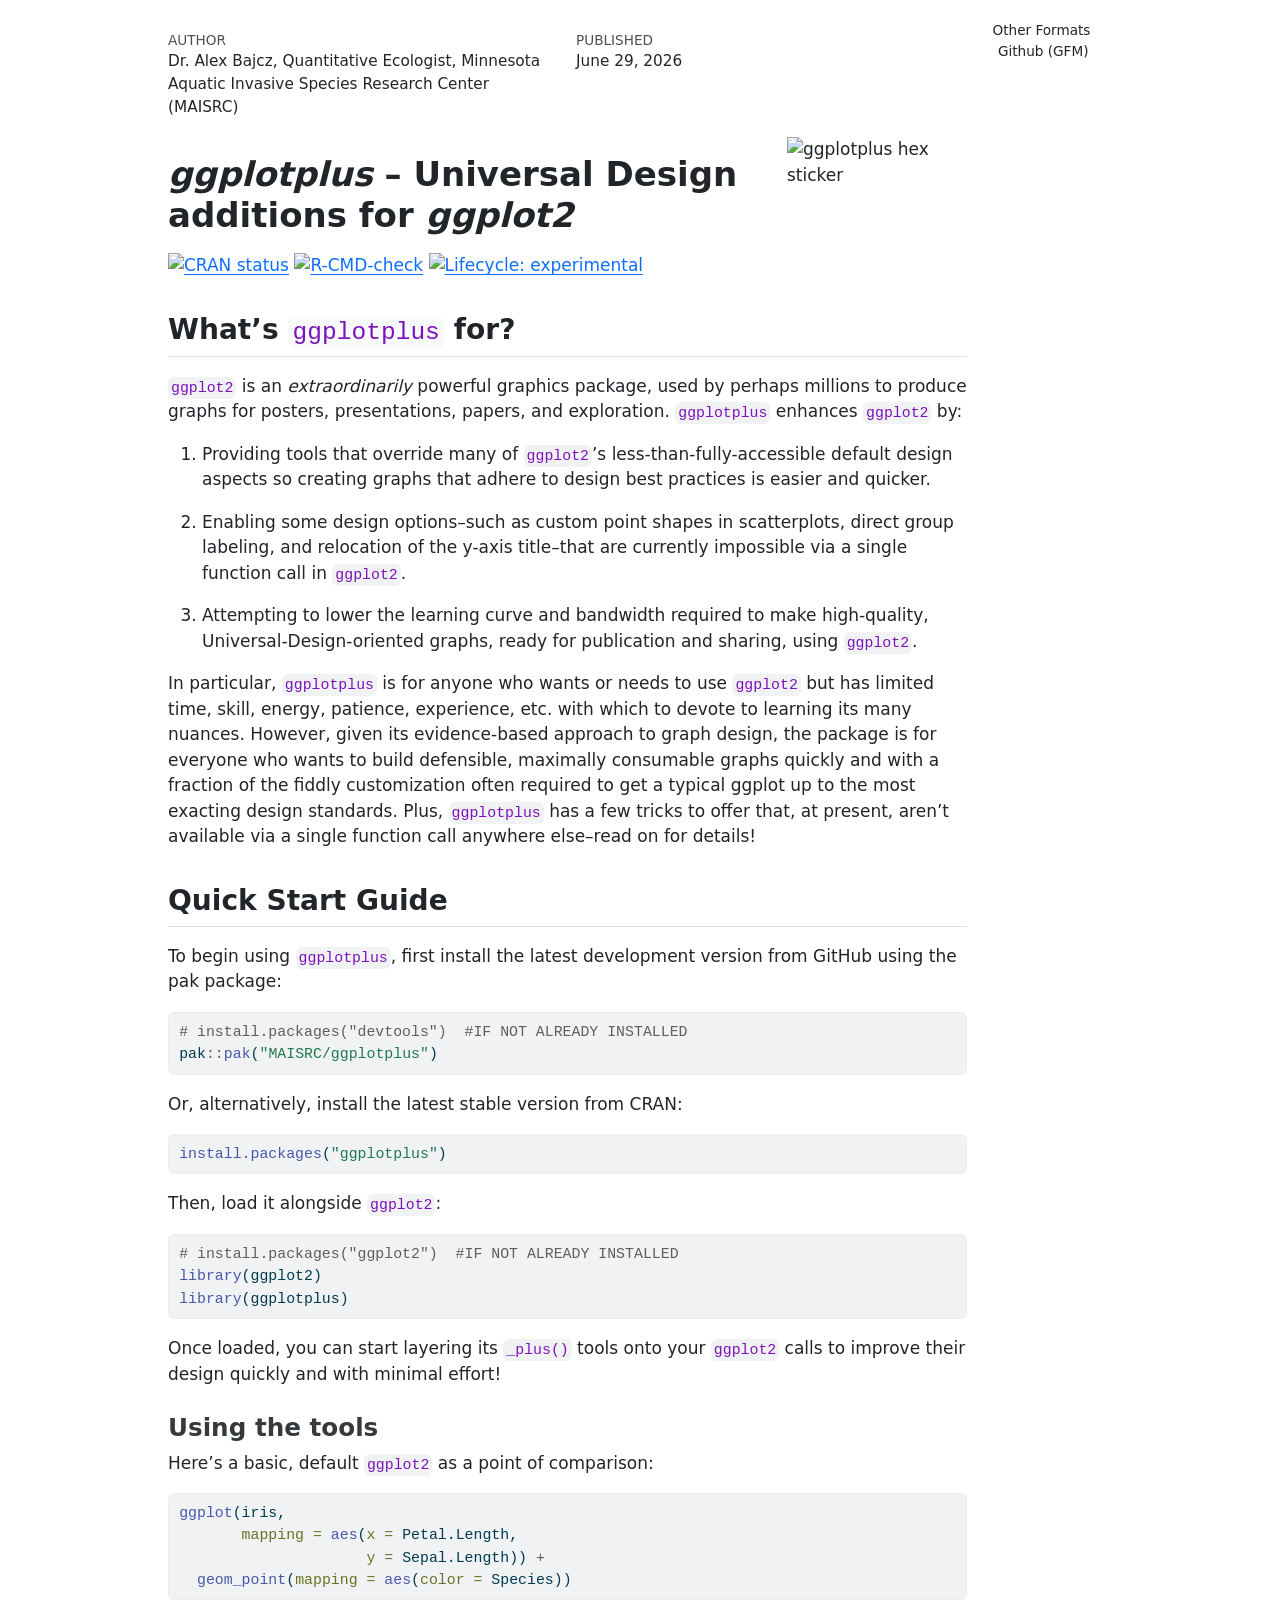
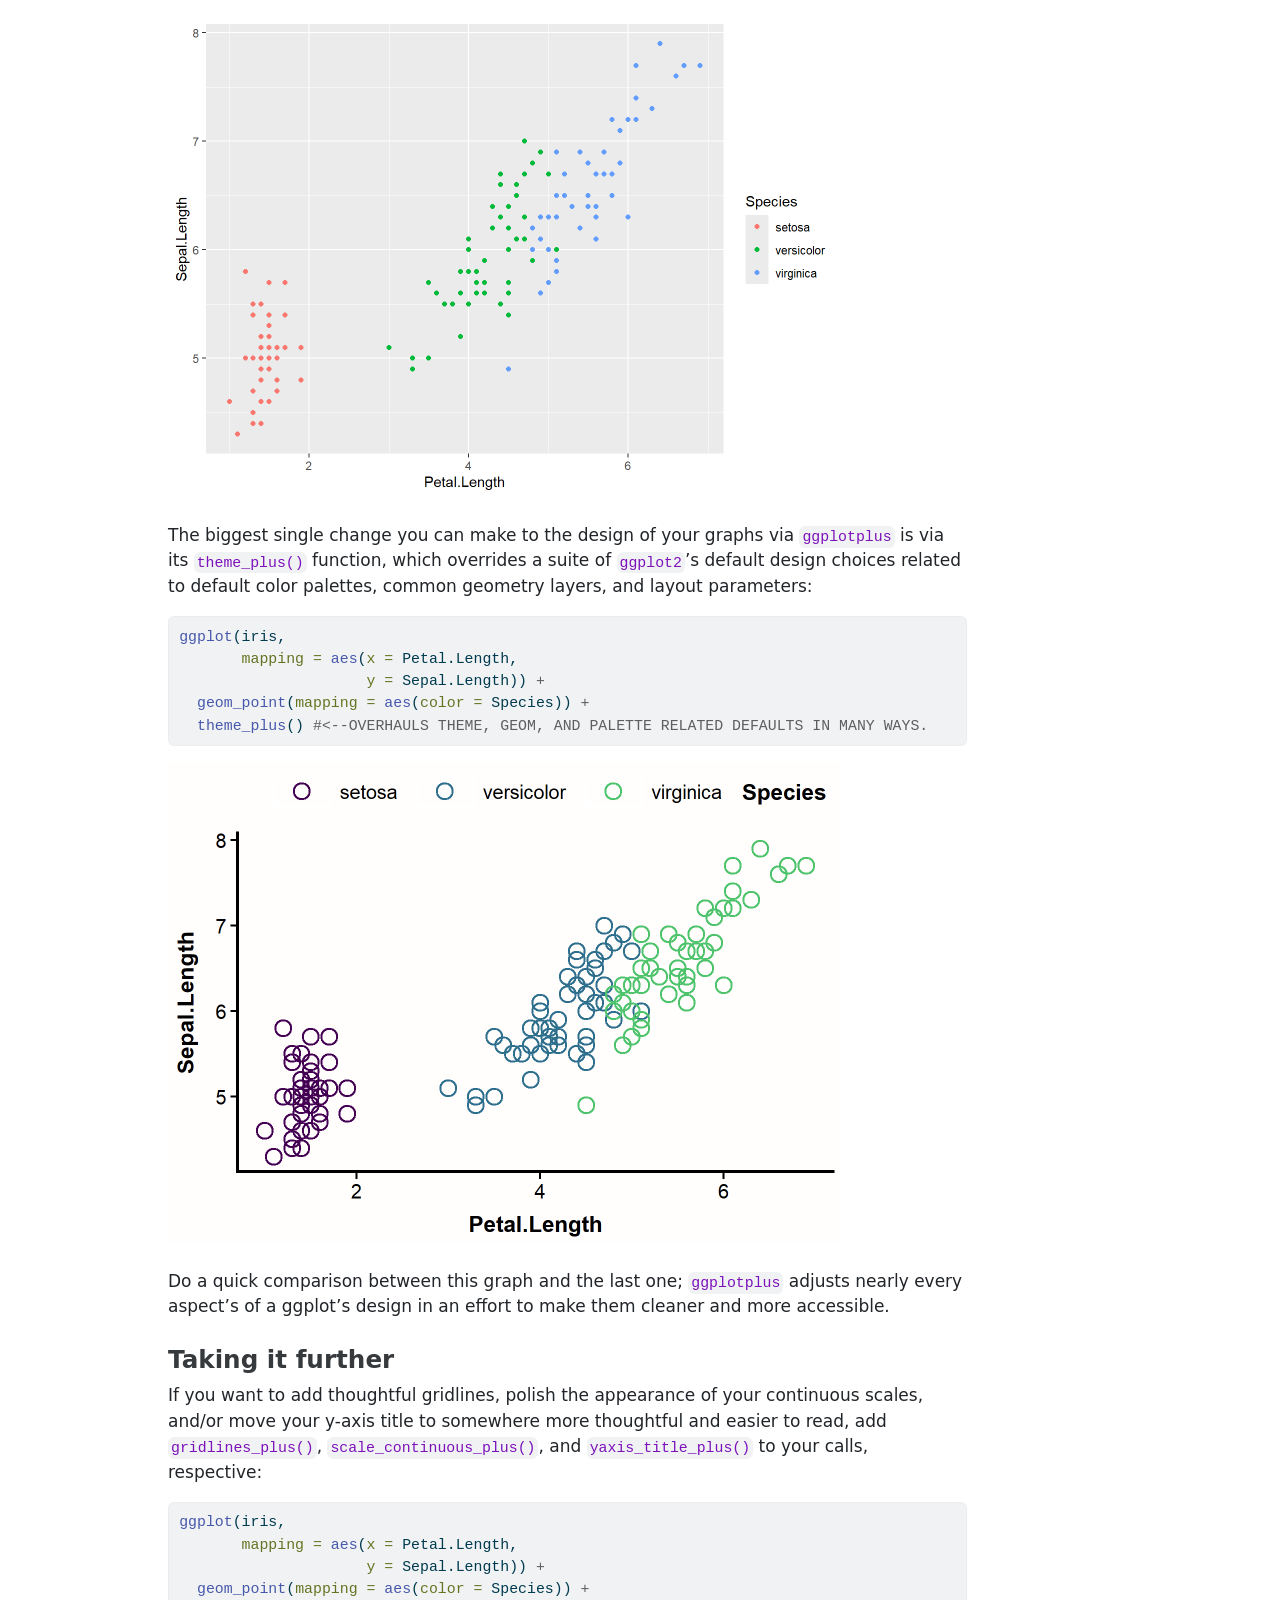
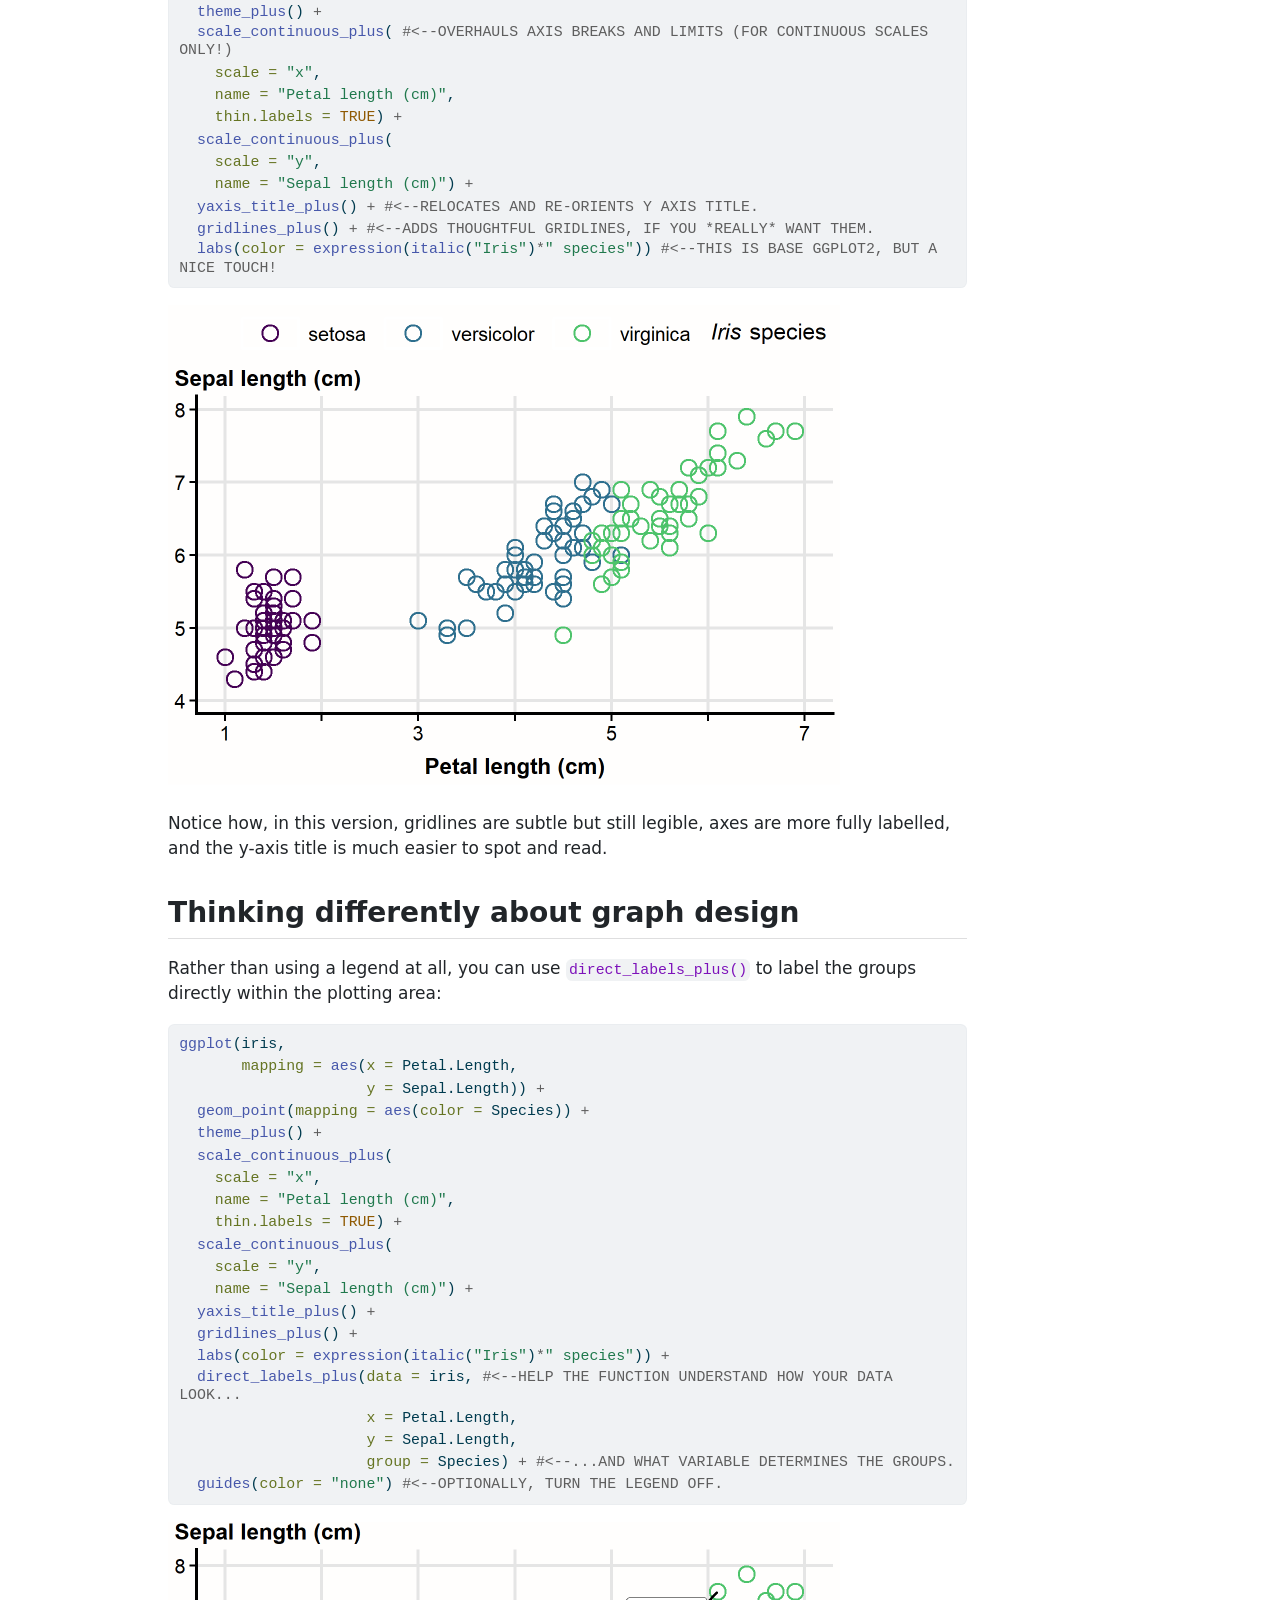
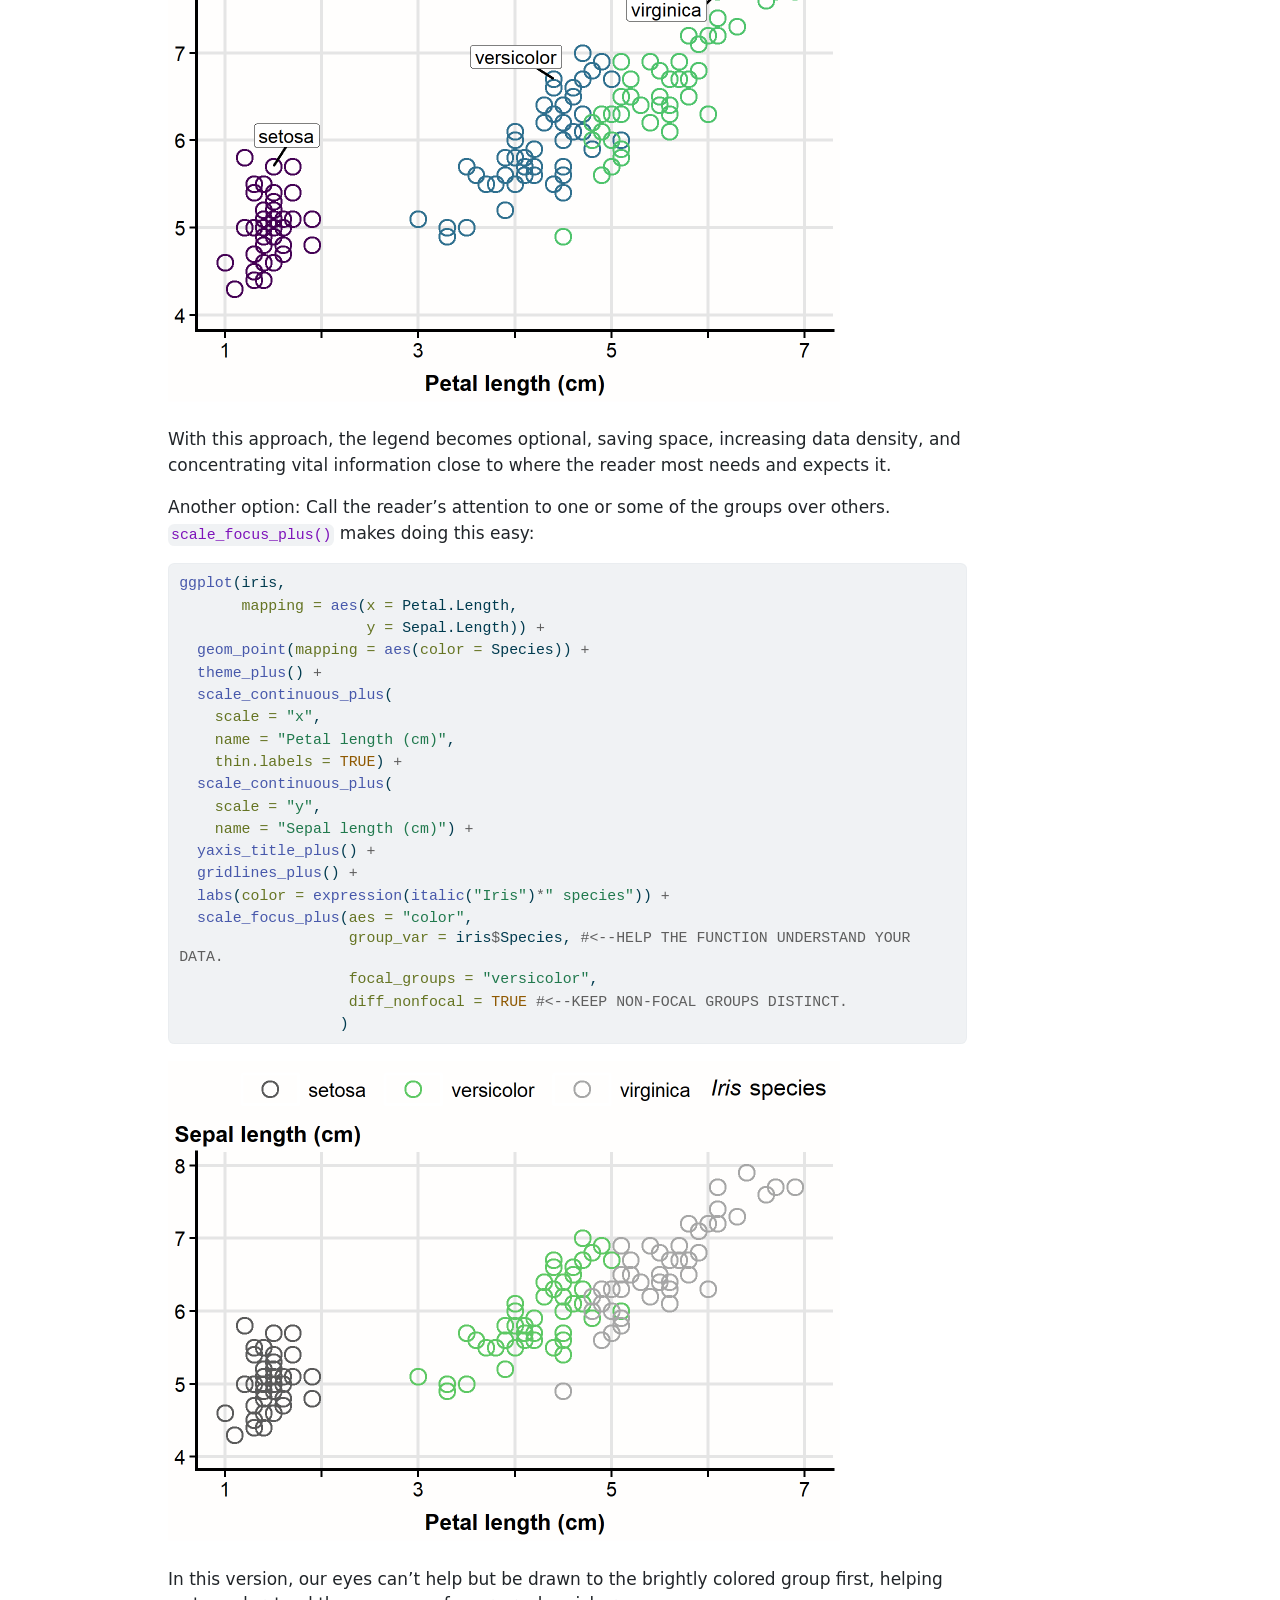
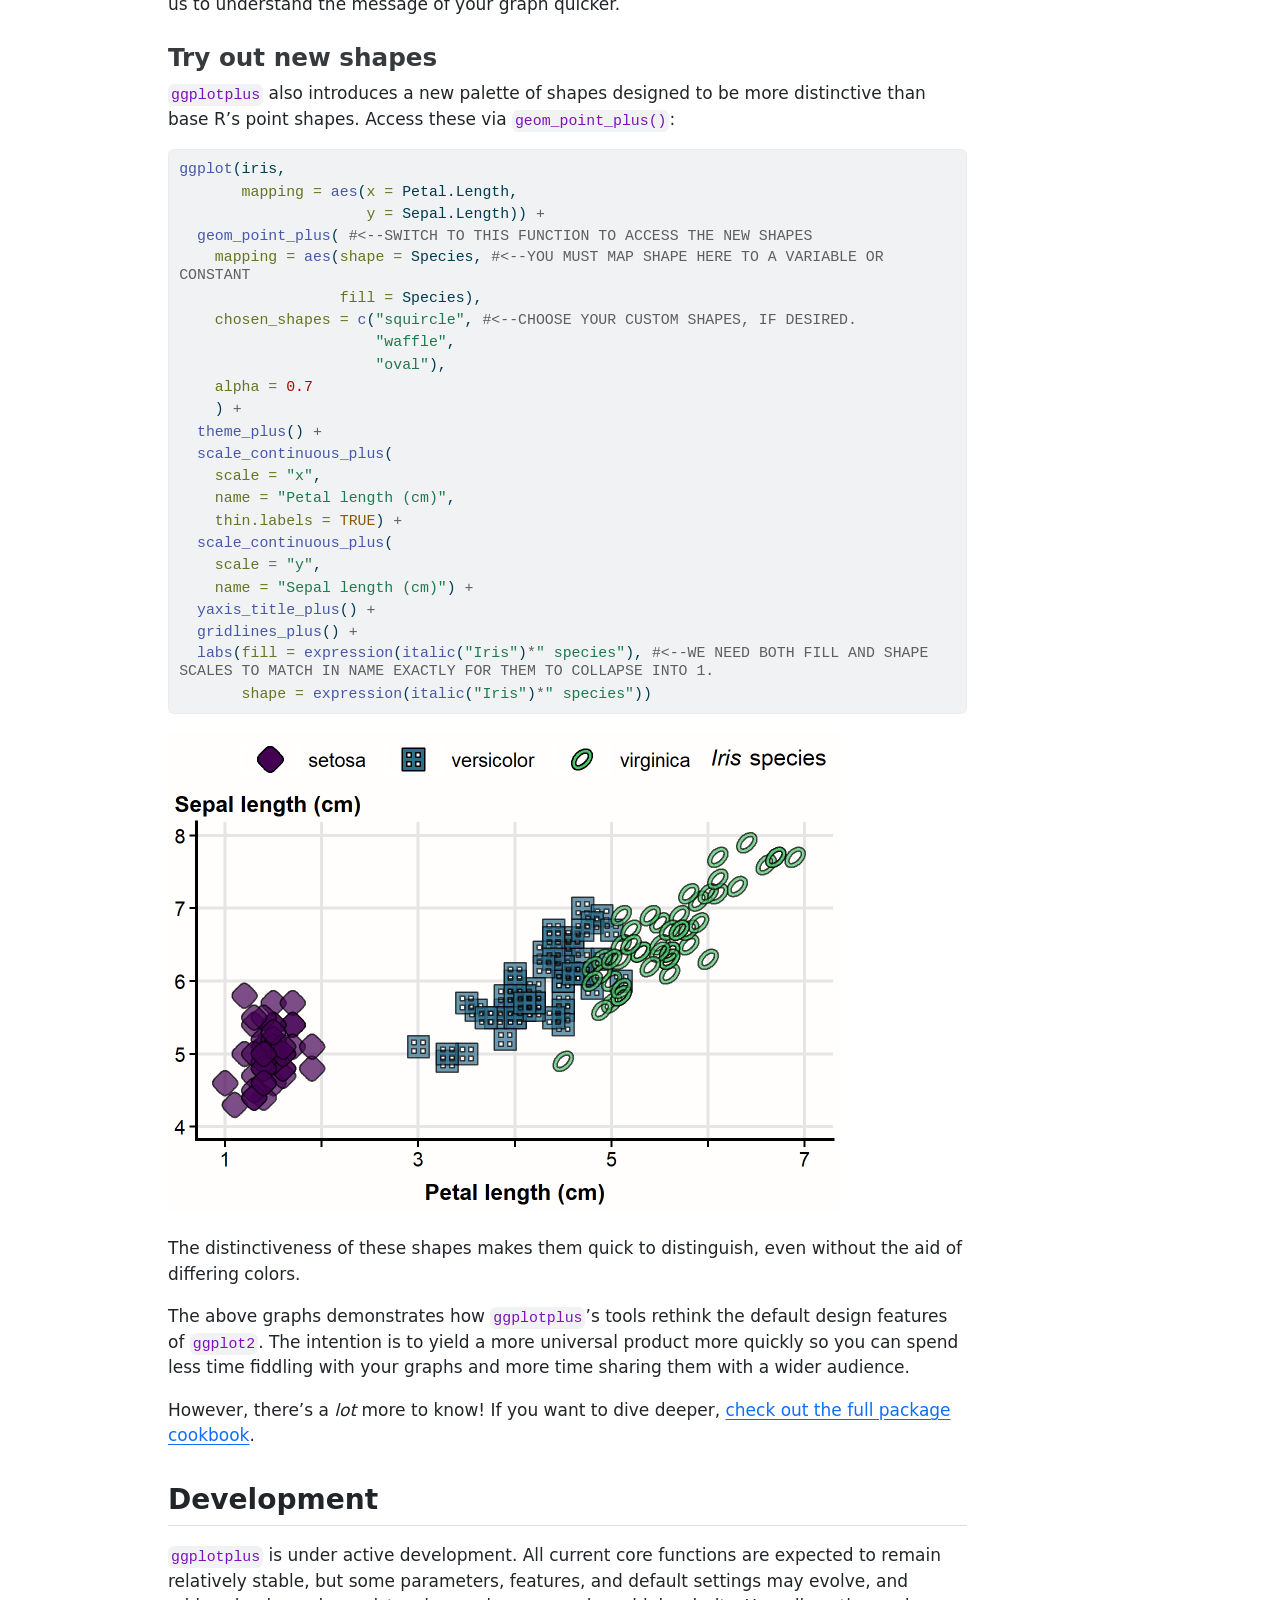
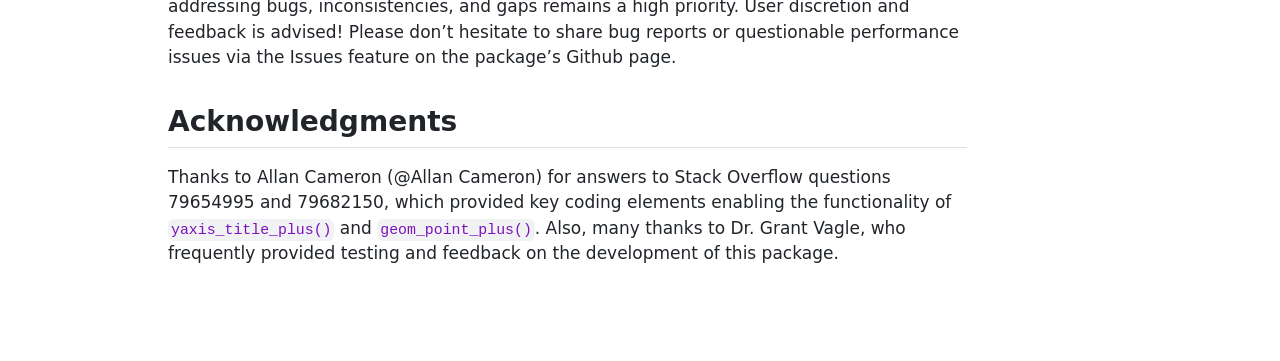
==== commit 9815da9c: "6_29_26 Readme update to include status badges." ====
--- a/readme.html
+++ b/readme.html
@@ -7,7 +7,7 @@
 <meta name="viewport" content="width=device-width, initial-scale=1.0, user-scalable=yes">
 
 <meta name="author" content="Dr.&nbsp;Alex Bajcz, Quantitative Ecologist, Minnesota Aquatic Invasive Species Research Center (MAISRC)">
-<meta name="dcterms.date" content="2026-06-18">
+<meta name="dcterms.date" content="2026-06-29">
 
 <title>readme</title>
 <style>
@@ -103,7 +103,7 @@
     <div>
     <div class="quarto-title-meta-heading">Published</div>
     <div class="quarto-title-meta-contents">
-      <p class="date">June 18, 2026</p>
+      <p class="date">June 29, 2026</p>
     </div>
   </div>
   
@@ -118,6 +118,9 @@
 <p><img src="man/figures/ggplotplus_hex.png" alt="ggplotplus hex sticker" style="float: right; width: 180px;"></p>
 <section id="ggplotplus-universal-design-additions-for-ggplot2" class="level1">
 <h1><em>ggplotplus</em> – Universal Design additions for <em>ggplot2</em></h1>
+<!-- badges: start -->
+<p><a href="https://CRAN.R-project.org/pckage=ggplotplus"><img src="https://www.r-pkg.org/badges/version/ggplotplus.png" class="img-fluid" alt="CRAN status"></a> <a href="https://github.com/MAISRC/ggplotplus/actions/workflows/R-CMD-check.yaml"><img src="https://github.com/MAISRC/ggplotplus/actions/workflows/R-CMD-check.yaml/badge.svg" class="img-fluid" alt="R-CMD-check"></a> <a href="https://lifecycle.r-lib.org/articles/stages.html#experimental"><img src="https://img.shields.io/badge/lifecycle-experimental-orange.svg" class="img-fluid" alt="Lifecycle: experimental"></a></p>
+<!-- badges: end -->
 <section id="whats-ggplotplus-for" class="level2">
 <h2 class="anchored" data-anchor-id="whats-ggplotplus-for">What’s <code>ggplotplus</code> for?</h2>
 <p><code>ggplot2</code> is an <em>extraordinarily</em> powerful graphics package, used by perhaps millions to produce graphs for posters, presentations, papers, and exploration. <code>ggplotplus</code> enhances <code>ggplot2</code> by:</p>
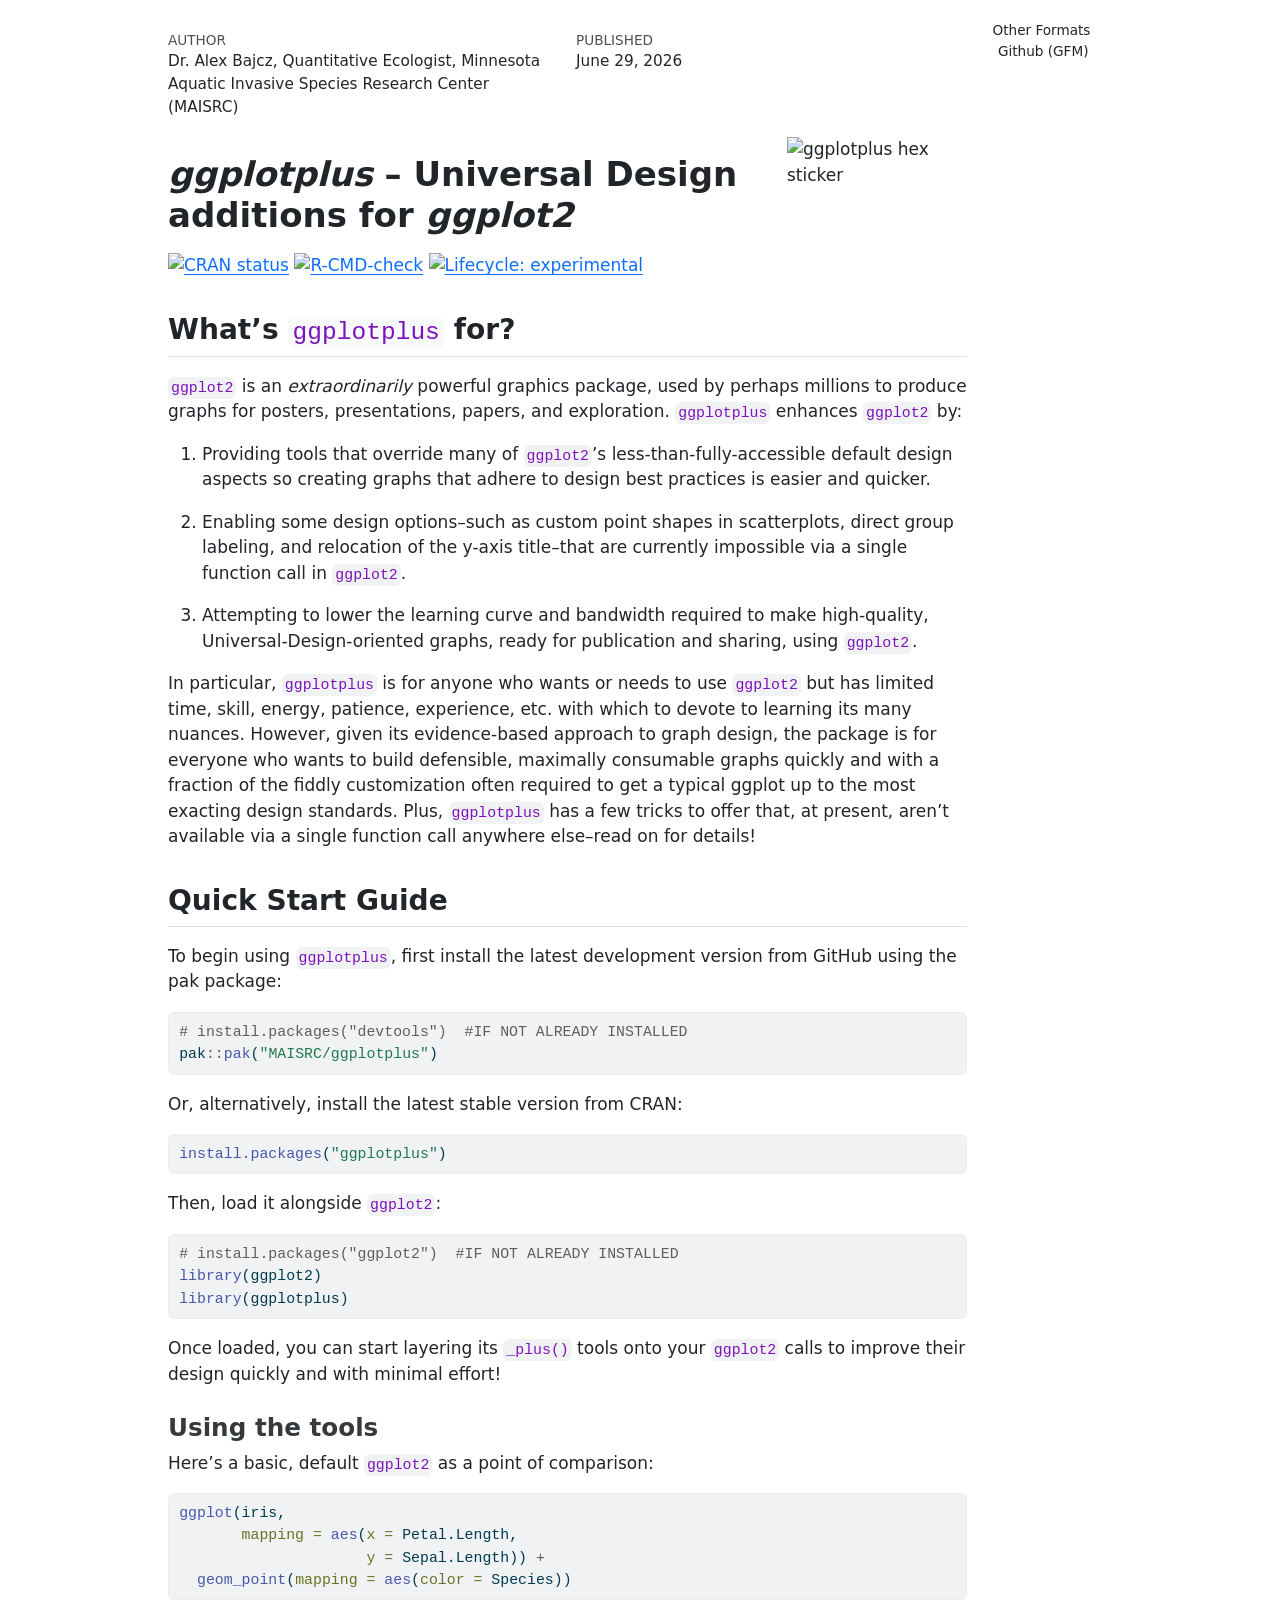
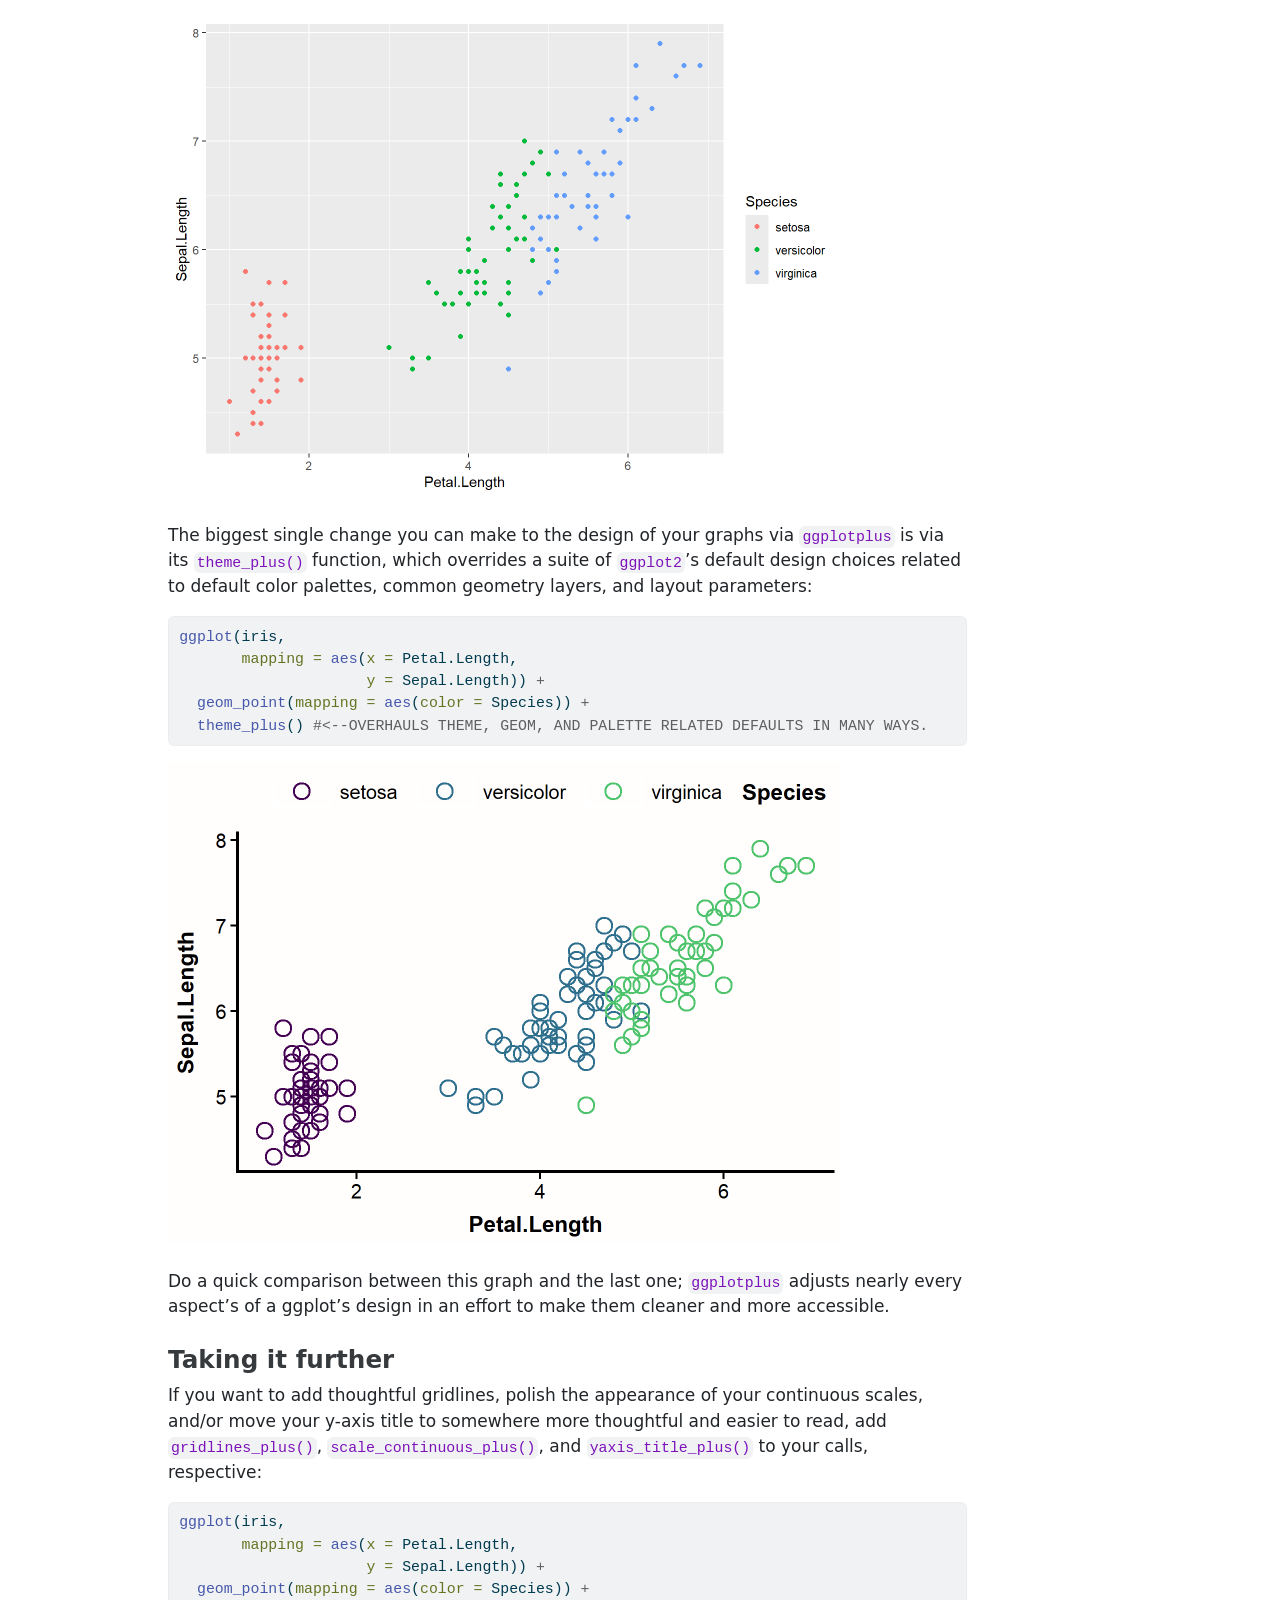
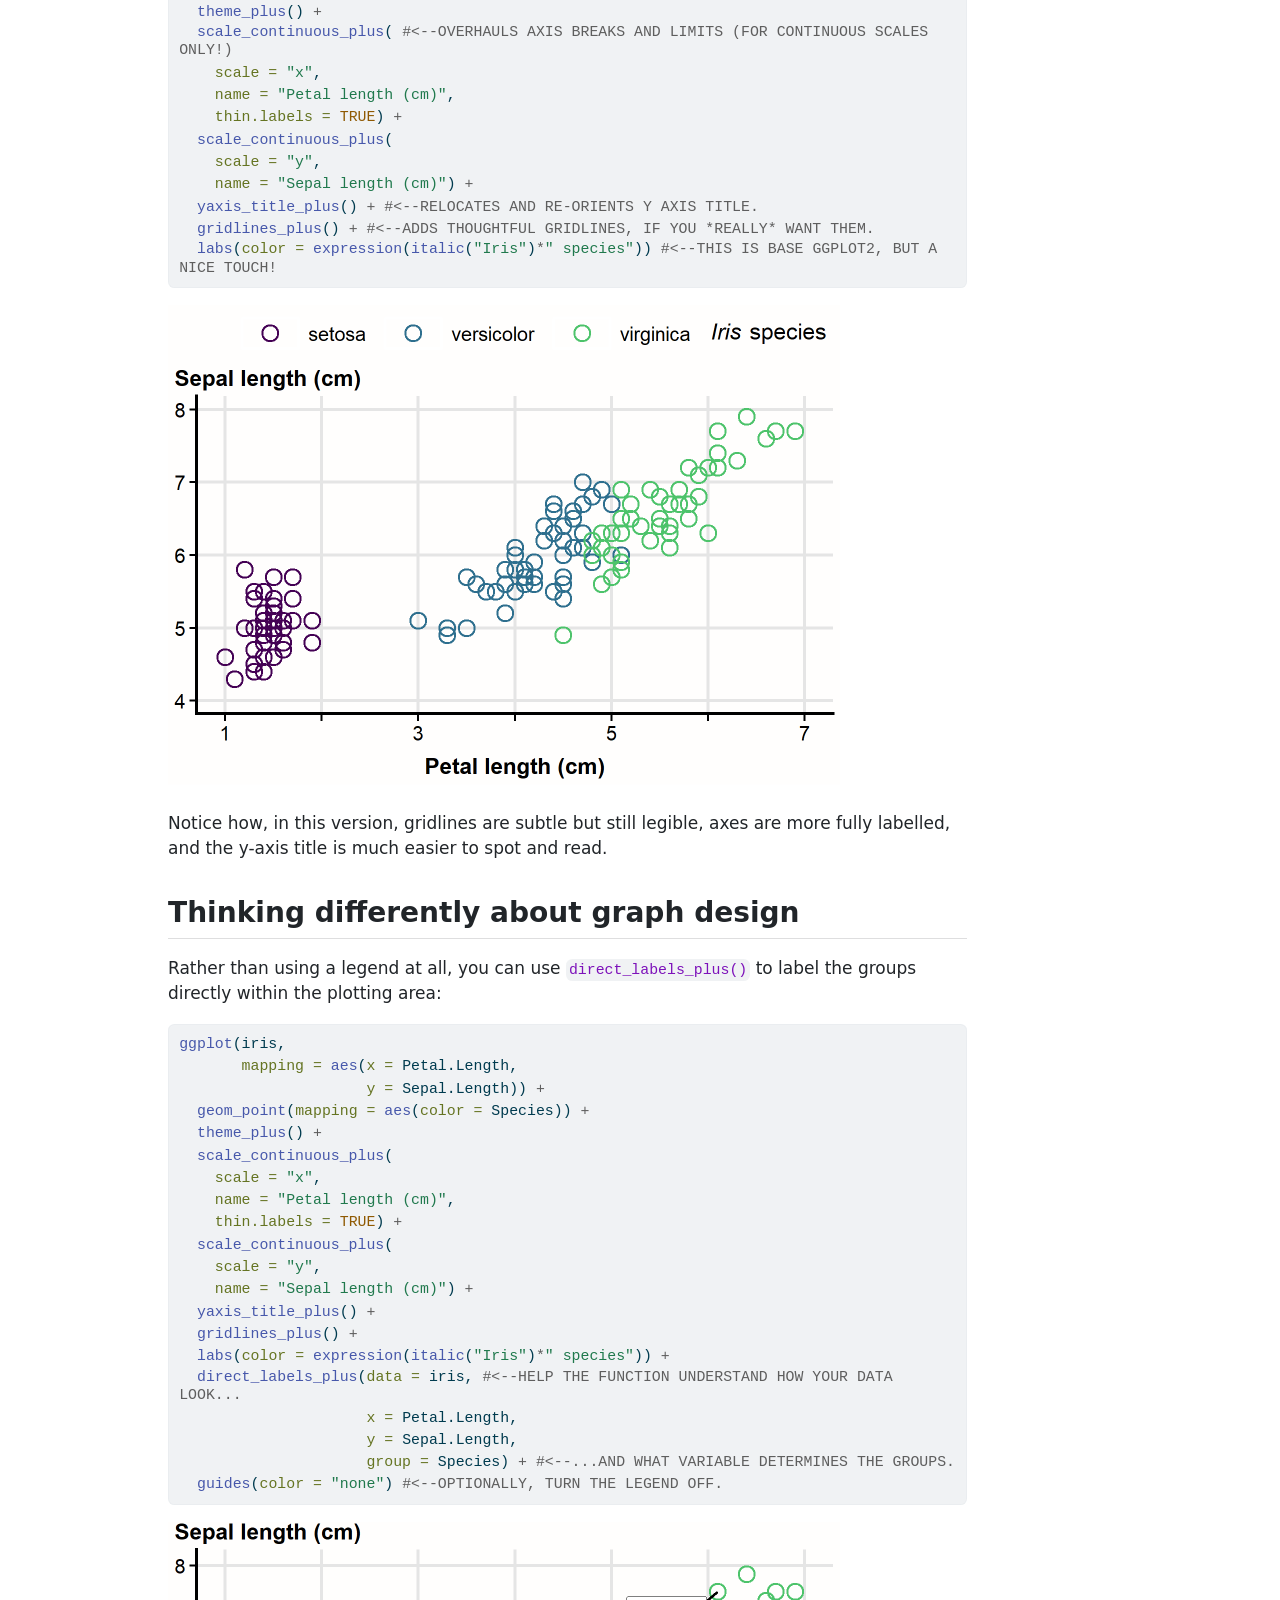
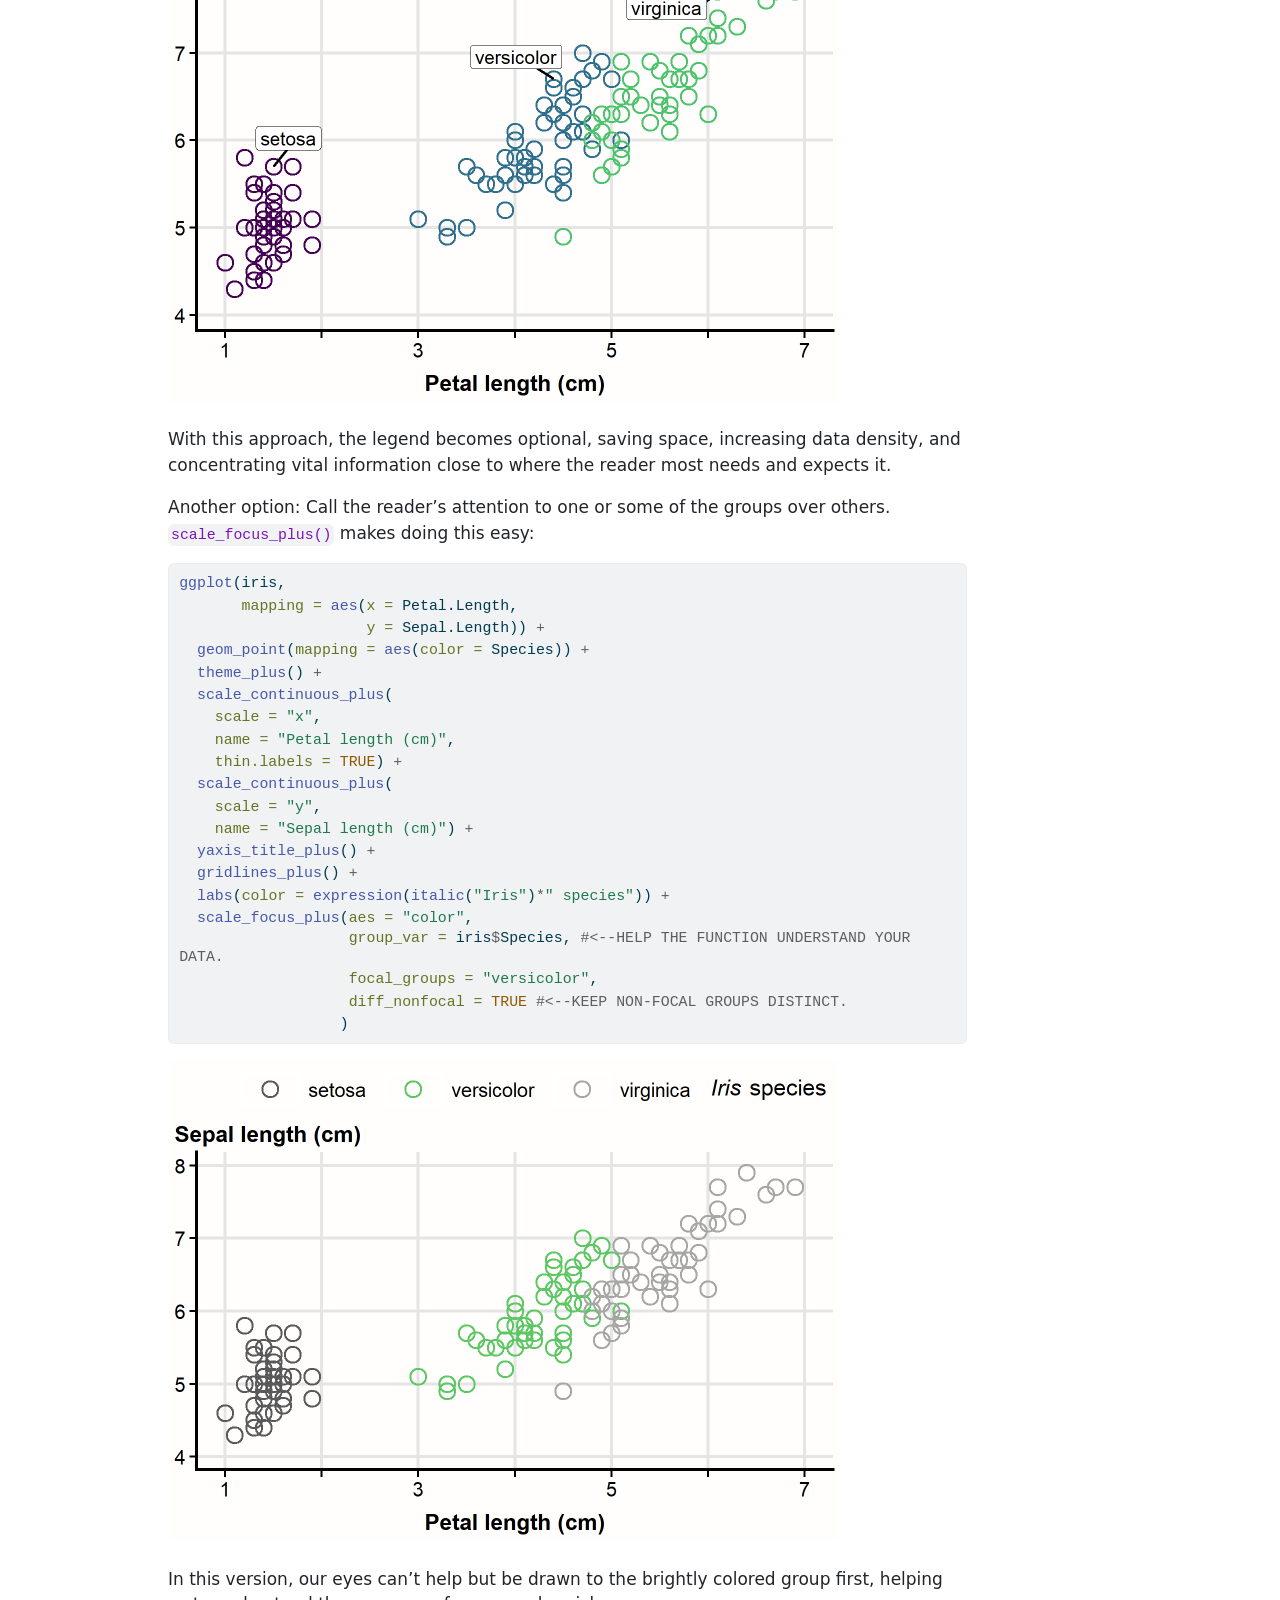
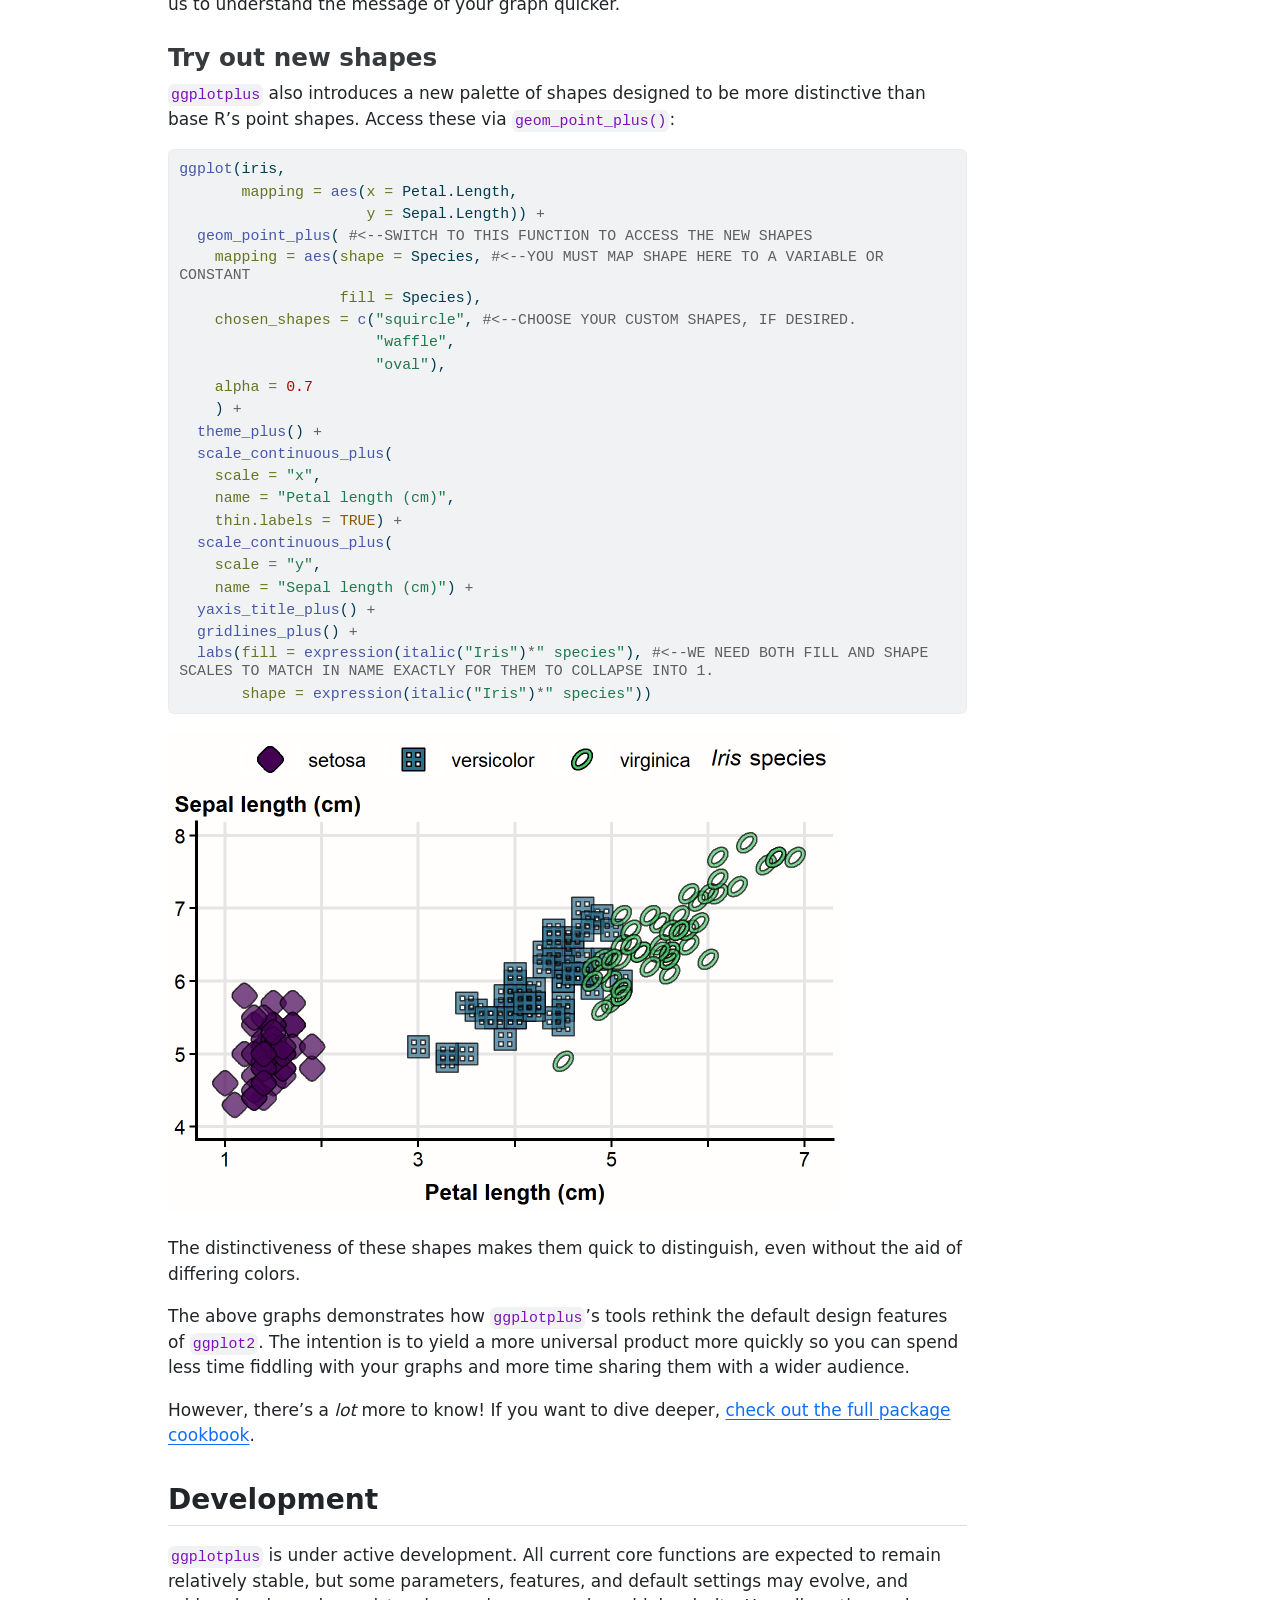
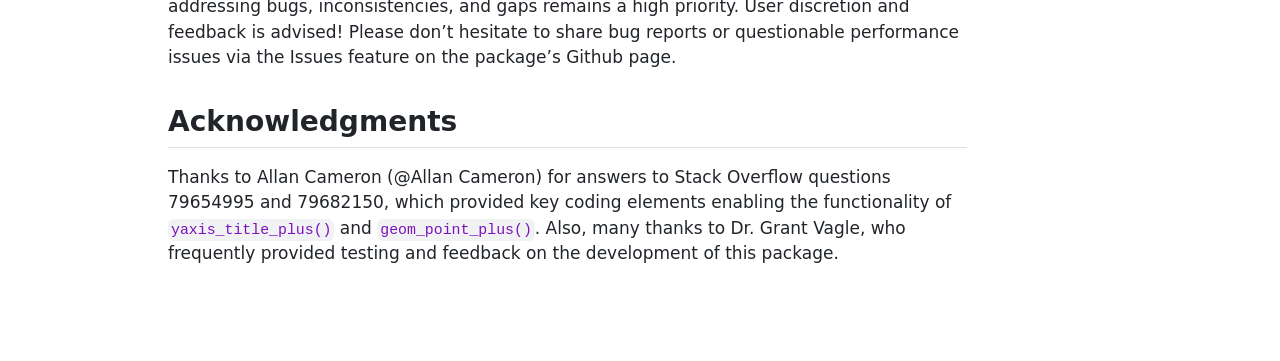
==== commit 29510a07: "6_29_26. Readme badges V3" ====
--- a/readme.html
+++ b/readme.html
@@ -119,7 +119,7 @@
 <section id="ggplotplus-universal-design-additions-for-ggplot2" class="level1">
 <h1><em>ggplotplus</em> – Universal Design additions for <em>ggplot2</em></h1>
 <!-- badges: start -->
-<p><a href="https://CRAN.R-project.org/pckage=ggplotplus"><img src="https://www.r-pkg.org/badges/version/ggplotplus.png" class="img-fluid" alt="CRAN status"></a> <a href="https://github.com/MAISRC/ggplotplus/actions/workflows/R-CMD-check.yaml"><img src="https://github.com/MAISRC/ggplotplus/actions/workflows/R-CMD-check.yaml/badge.svg" class="img-fluid" alt="R-CMD-check"></a> <a href="https://lifecycle.r-lib.org/articles/stages.html#experimental"><img src="https://img.shields.io/badge/lifecycle-experimental-orange.svg" class="img-fluid" alt="Lifecycle: experimental"></a></p>
+<p><a href="https://CRAN.R-project.org/package=ggplotplus"><img src="https://www.r-pkg.org/badges/version/ggplotplus.png" class="img-fluid" alt="CRAN status"></a> <a href="https://github.com/MAISRC/ggplotplus/actions/workflows/R-CMD-check.yaml"><img src="https://github.com/MAISRC/ggplotplus/actions/workflows/R-CMD-check.yaml/badge.svg" class="img-fluid" alt="R-CMD-check"></a> <a href="https://lifecycle.r-lib.org/articles/stages.html#experimental"><img src="https://img.shields.io/badge/lifecycle-experimental-orange.svg" class="img-fluid" alt="Lifecycle: experimental"></a></p>
 <!-- badges: end -->
 <section id="whats-ggplotplus-for" class="level2">
 <h2 class="anchored" data-anchor-id="whats-ggplotplus-for">What’s <code>ggplotplus</code> for?</h2>
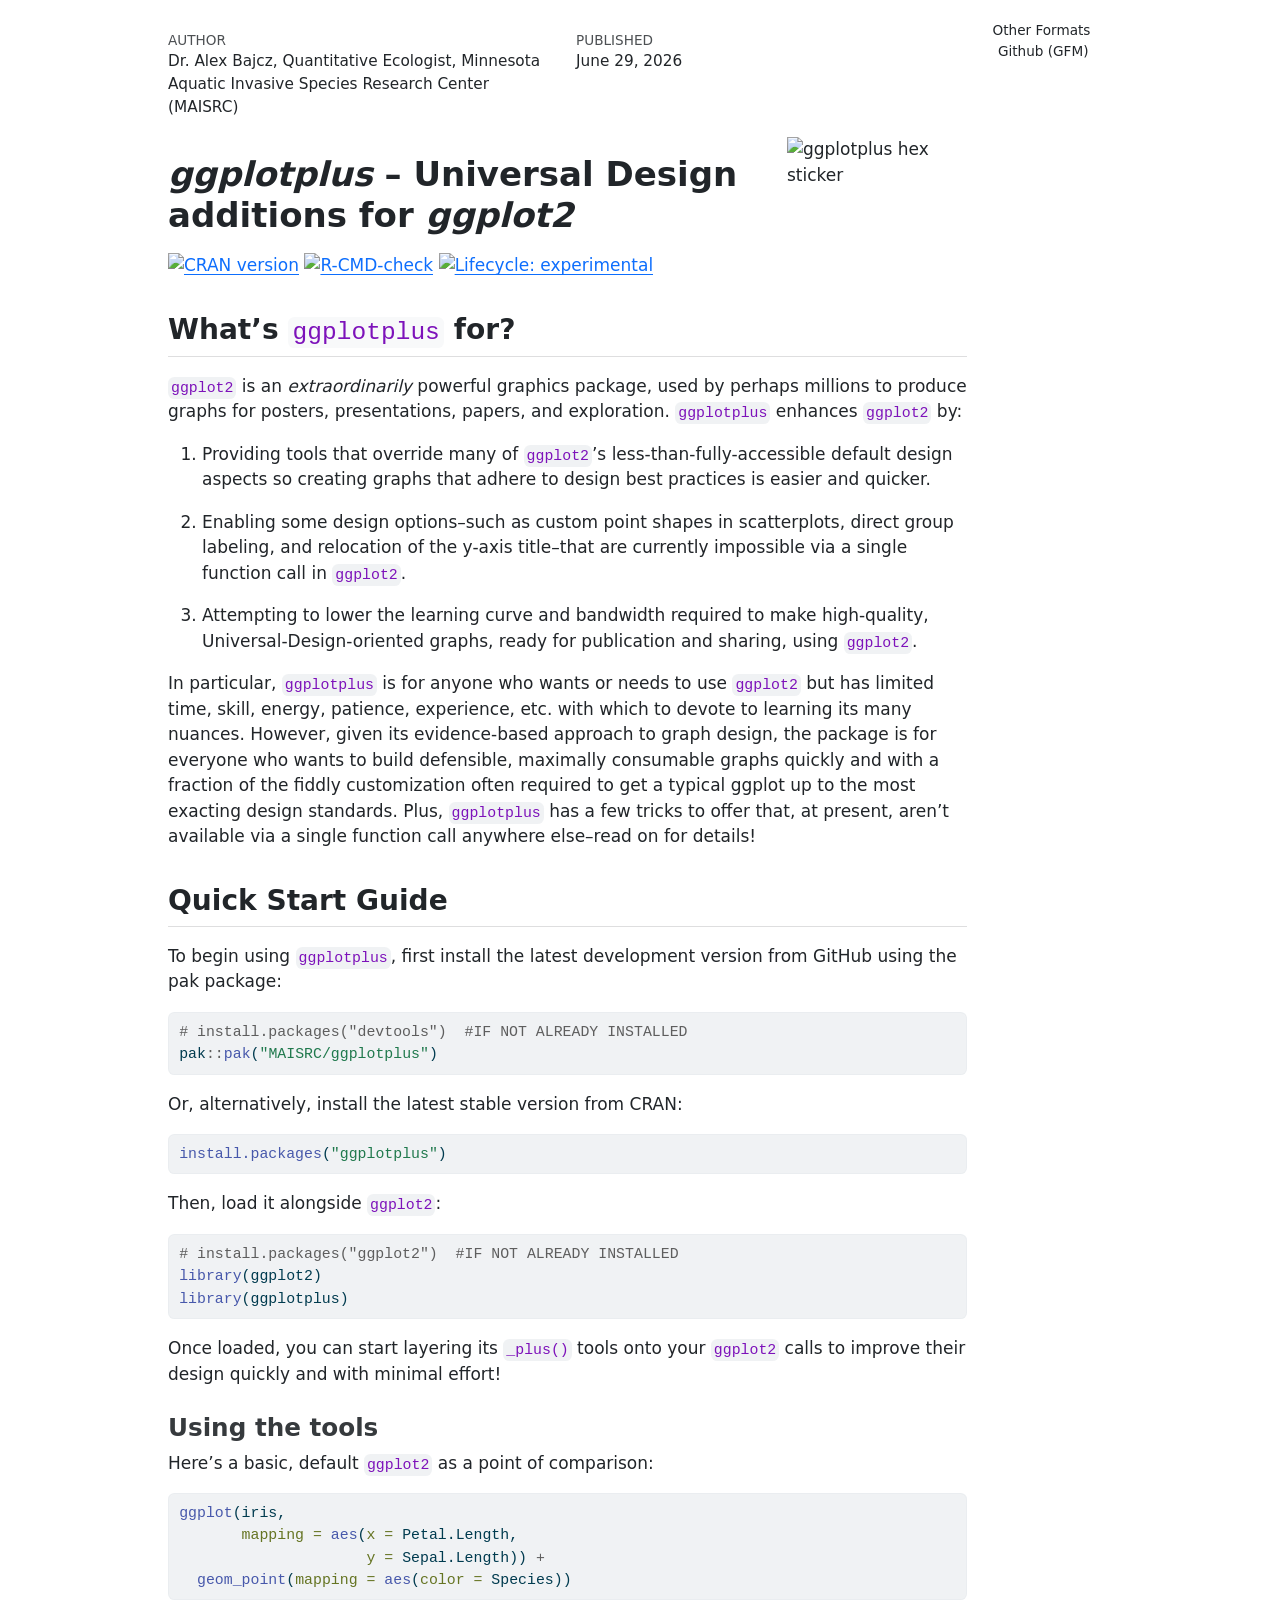
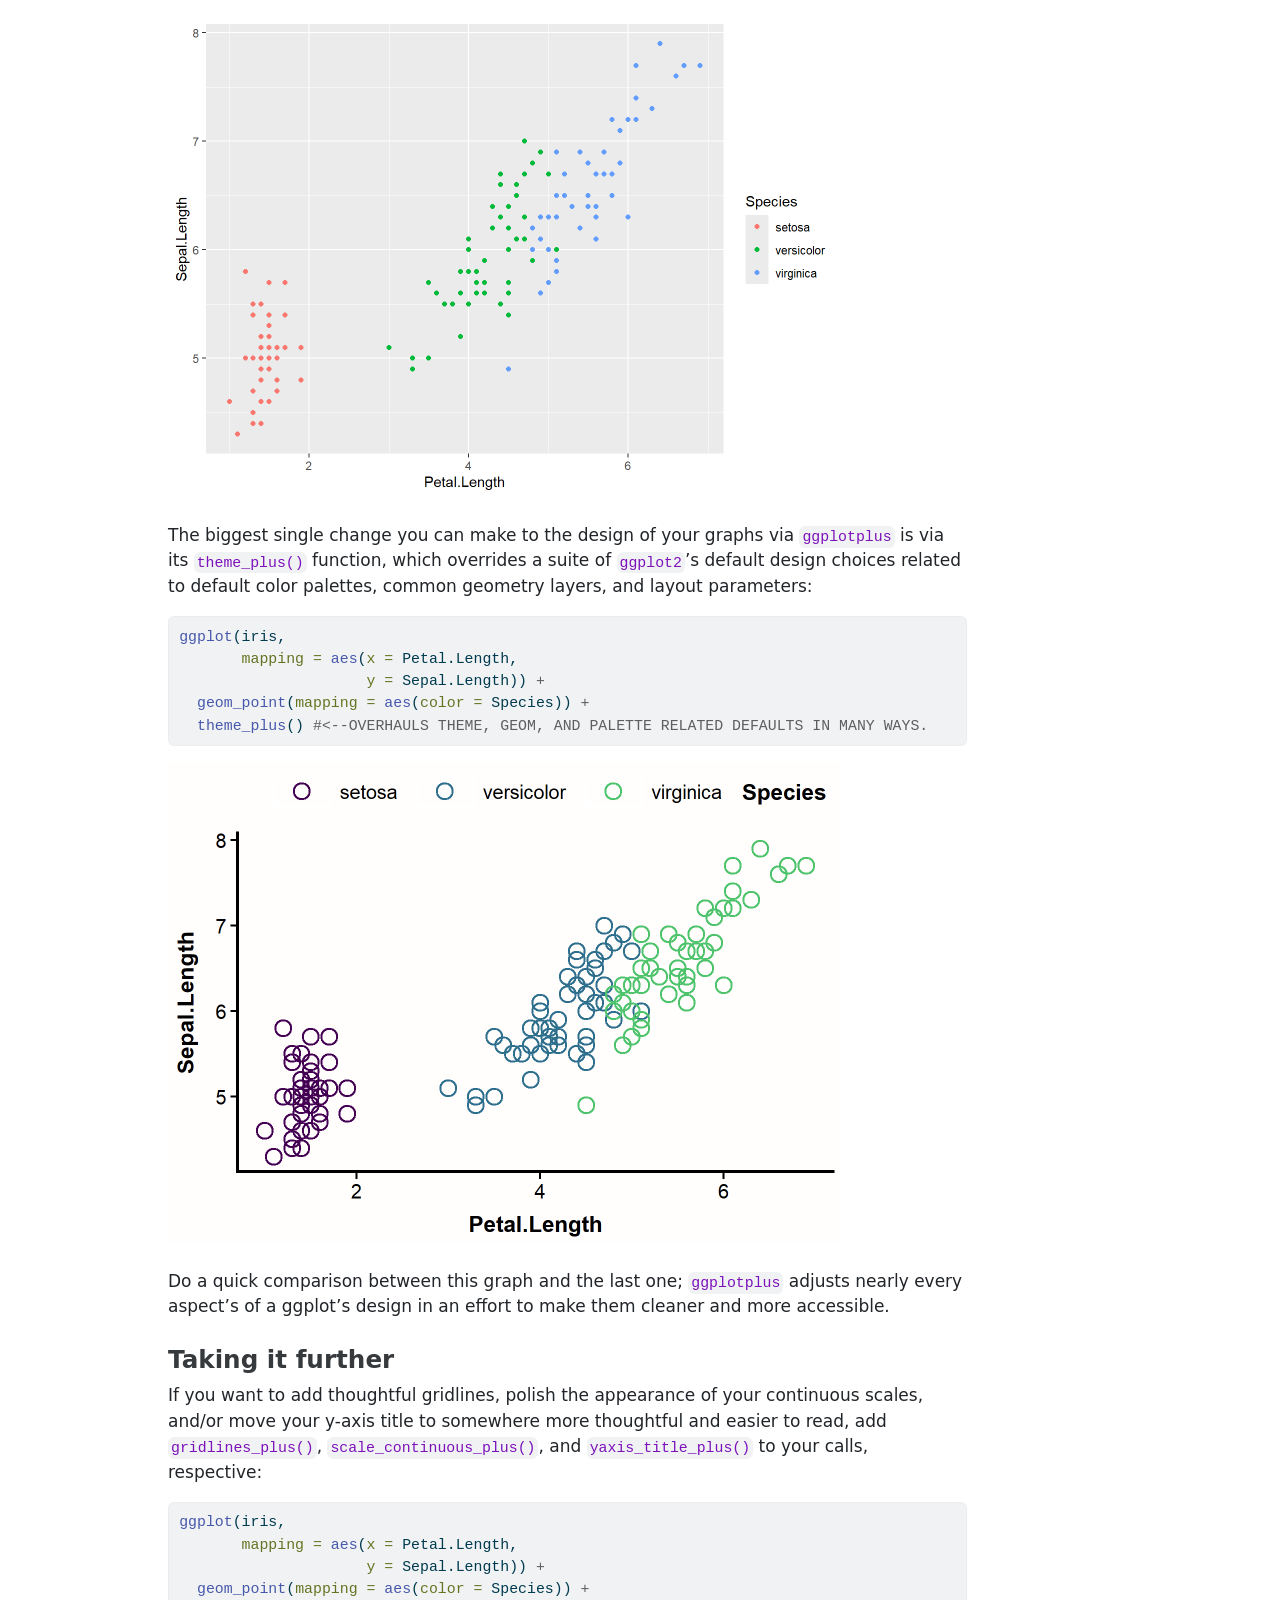
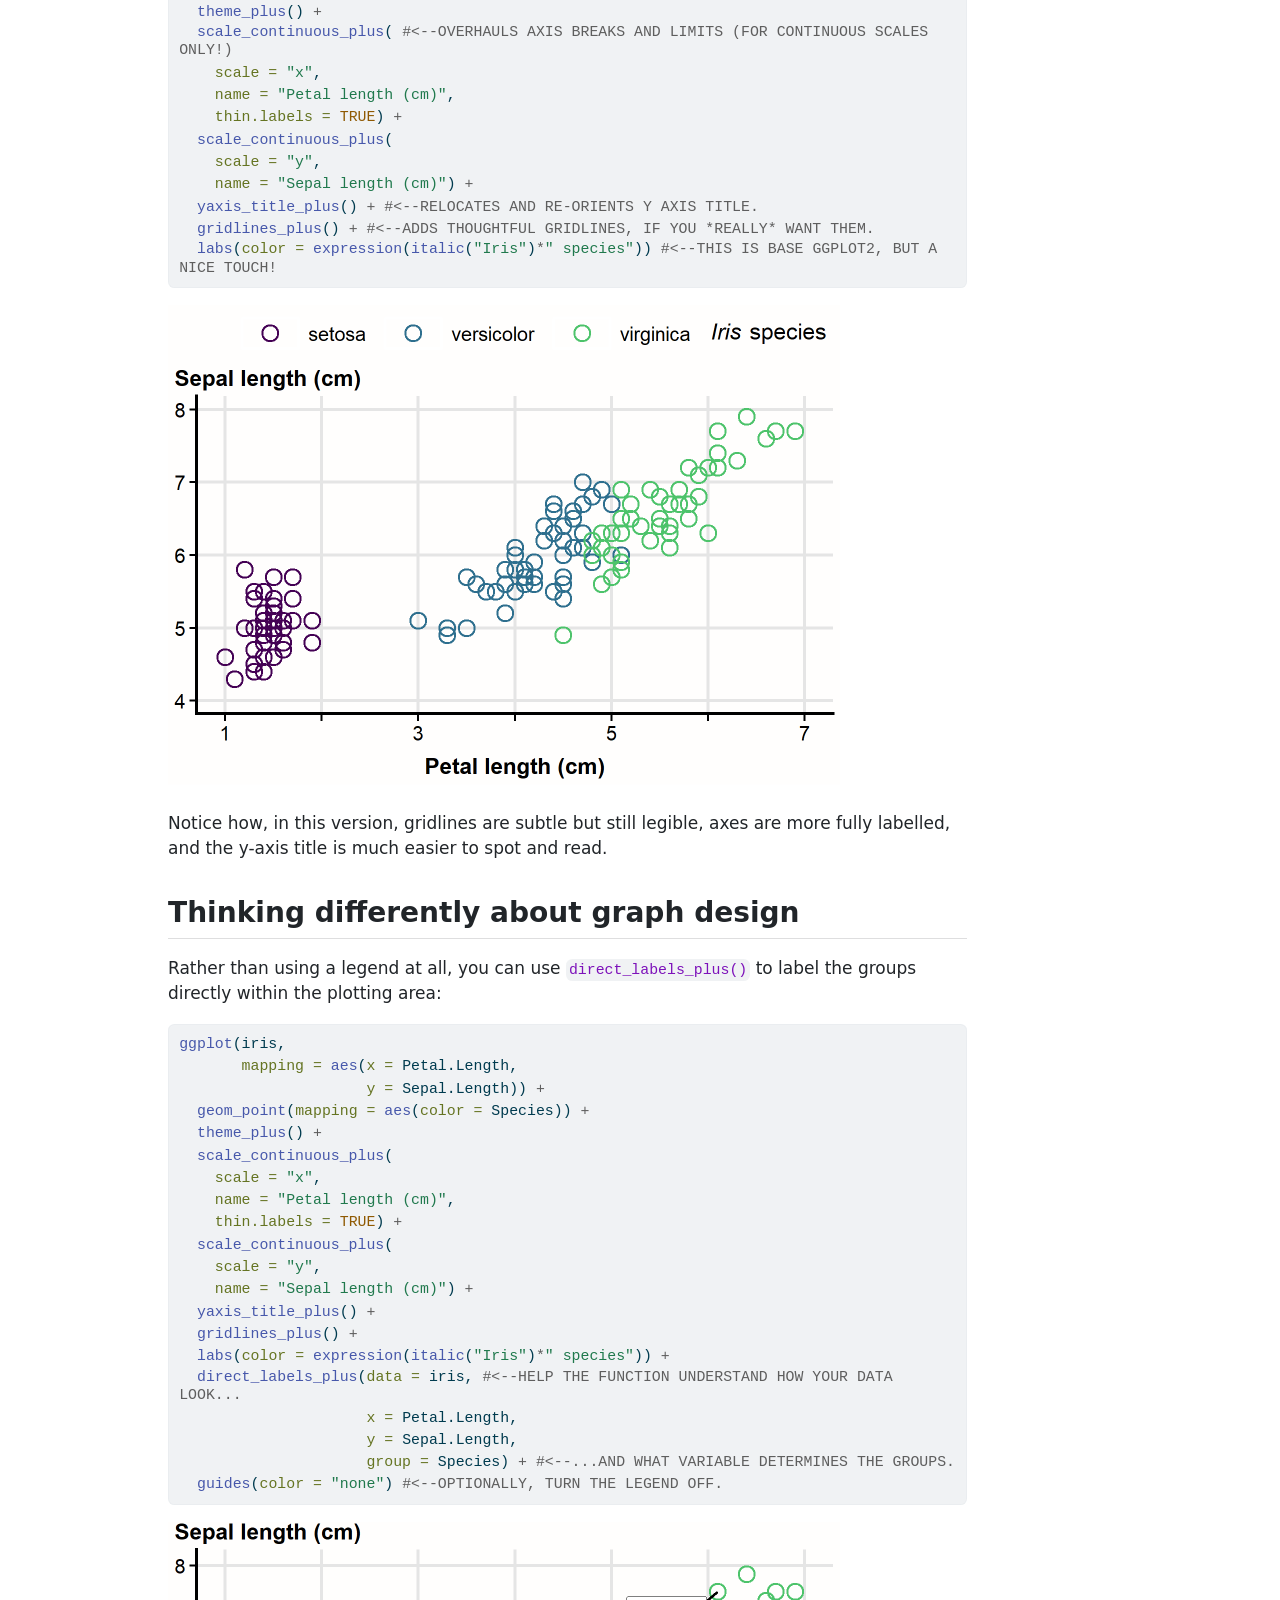
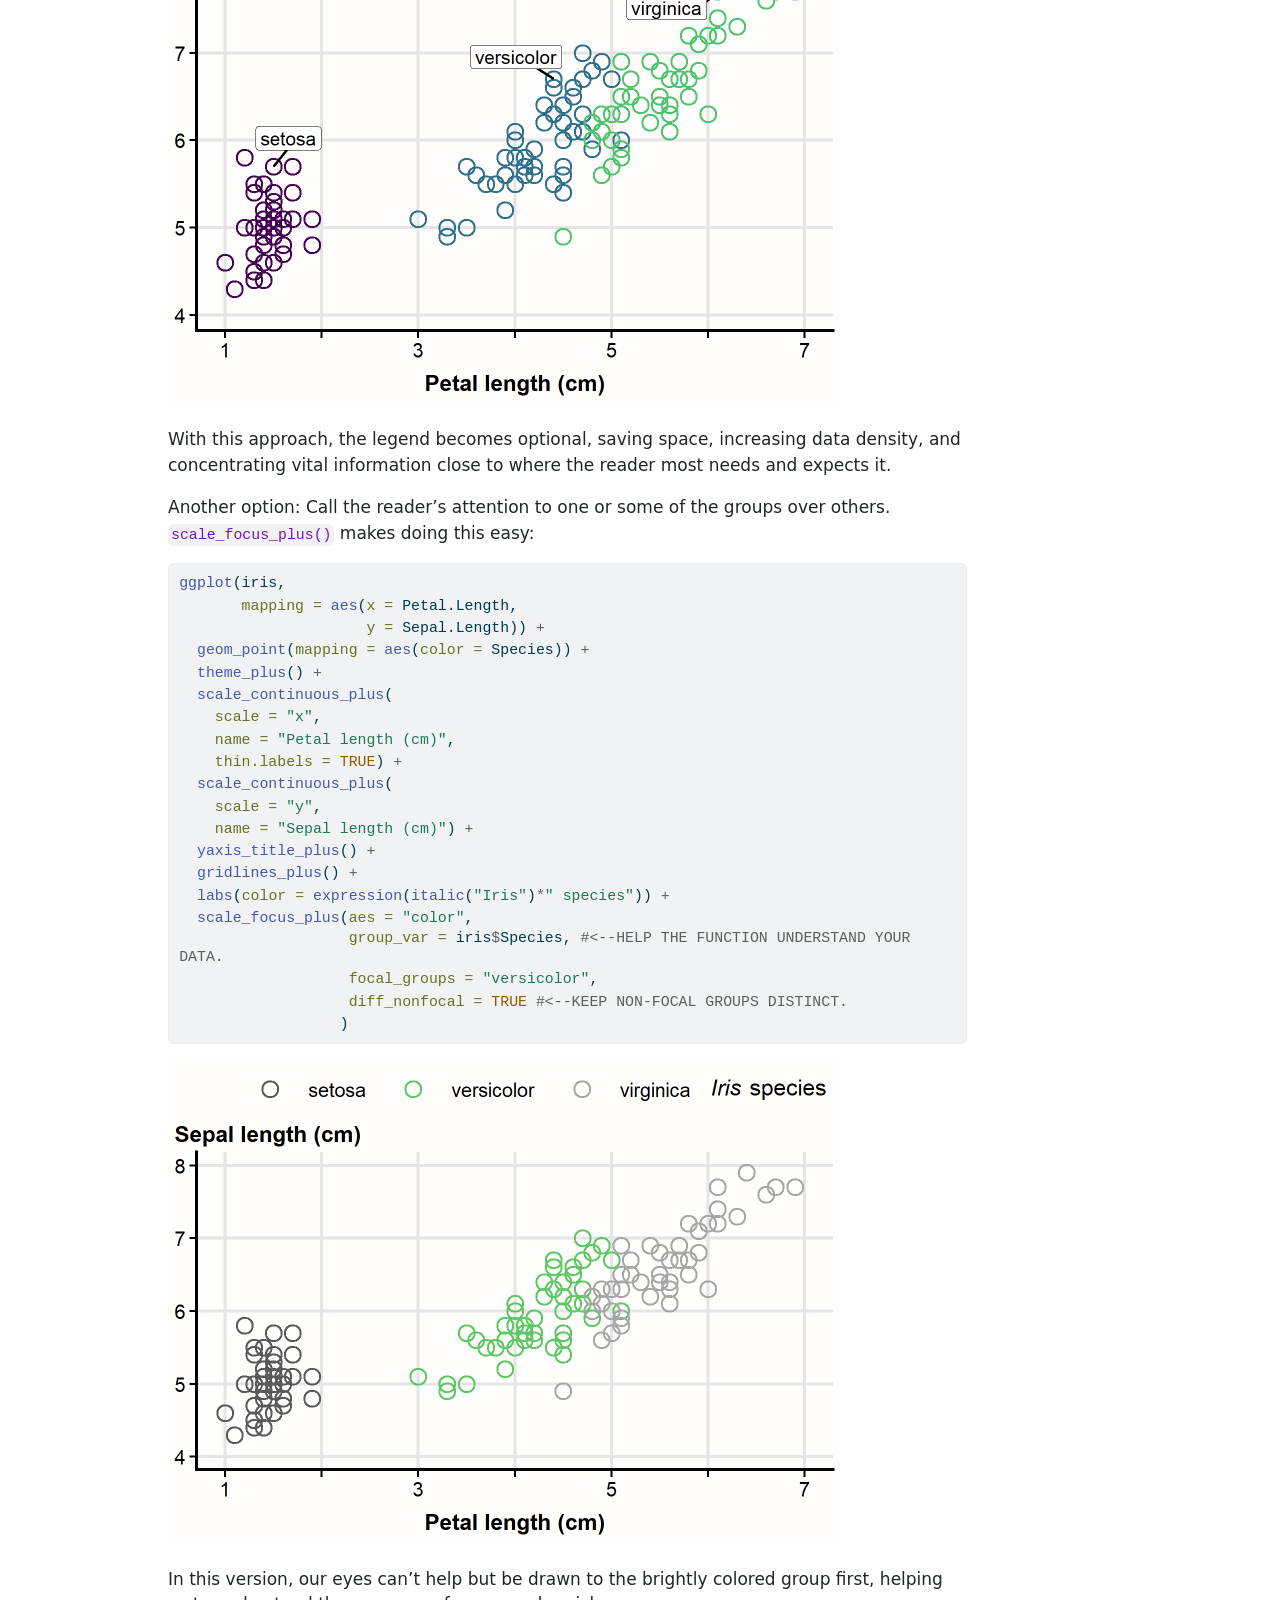
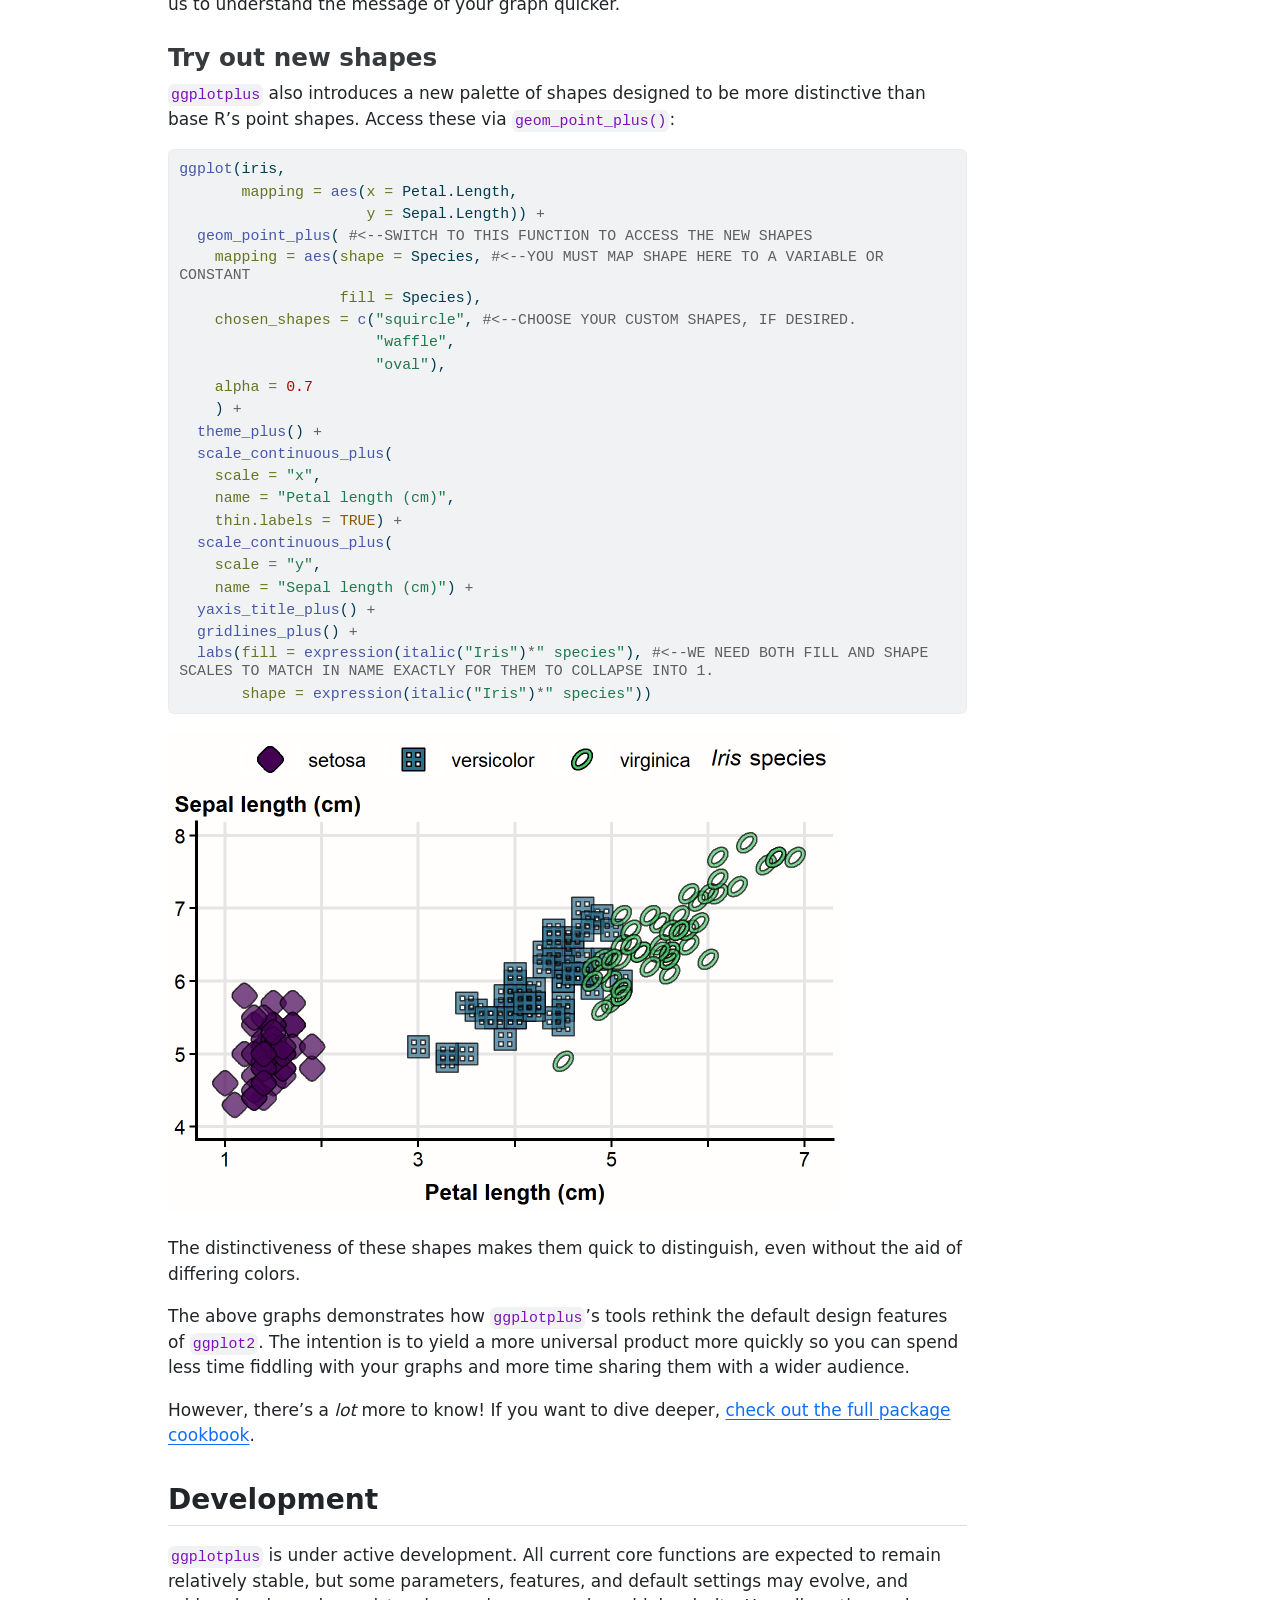
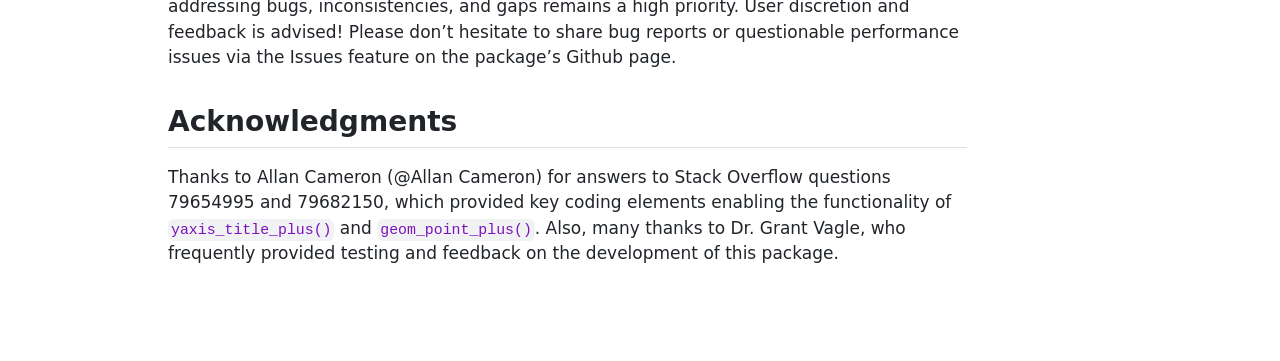
==== commit a23efaec: "06_29_26 Readme v6 try." ====
--- a/readme.html
+++ b/readme.html
@@ -119,8 +119,7 @@
 <section id="ggplotplus-universal-design-additions-for-ggplot2" class="level1">
 <h1><em>ggplotplus</em> – Universal Design additions for <em>ggplot2</em></h1>
 <!-- badges: start -->
-<p><a href="https://CRAN.R-project.org/package=ggplotplus"><img src="https://www.r-pkg.org/badges/version/ggplotplus.png" class="img-fluid" alt="CRAN status"></a> <a href="https://github.com/MAISRC/ggplotplus/actions/workflows/R-CMD-check.yaml"><img src="https://github.com/MAISRC/ggplotplus/actions/workflows/R-CMD-check.yaml/badge.svg" class="img-fluid" alt="R-CMD-check"></a> <a href="https://lifecycle.r-lib.org/articles/stages.html#experimental"><img src="https://img.shields.io/badge/lifecycle-experimental-orange.svg" class="img-fluid" alt="Lifecycle: experimental"></a></p>
-<!-- badges: end -->
+<p><a href="https://CRAN.R-project.org/package=ggplotplus"><img src="https://www.r-pkg.org/badges/version/ggplotplus.png" class="img-fluid" alt="CRAN version"></a> <a href="https://github.com/MAISRC/ggplotplus/actions/workflows/R-CMD-check.yaml"><img src="https://github.com/MAISRC/ggplotplus/actions/workflows/R-CMD-check.yaml/badge.svg" class="img-fluid" alt="R-CMD-check"></a> <a href="https://lifecycle.r-lib.org/articles/stages.html#experimental"><img src="https://img.shields.io/badge/lifecycle-experimental-orange.svg" class="img-fluid" alt="Lifecycle: experimental"></a> <!-- badges: end --></p>
 <section id="whats-ggplotplus-for" class="level2">
 <h2 class="anchored" data-anchor-id="whats-ggplotplus-for">What’s <code>ggplotplus</code> for?</h2>
 <p><code>ggplot2</code> is an <em>extraordinarily</em> powerful graphics package, used by perhaps millions to produce graphs for posters, presentations, papers, and exploration. <code>ggplotplus</code> enhances <code>ggplot2</code> by:</p>
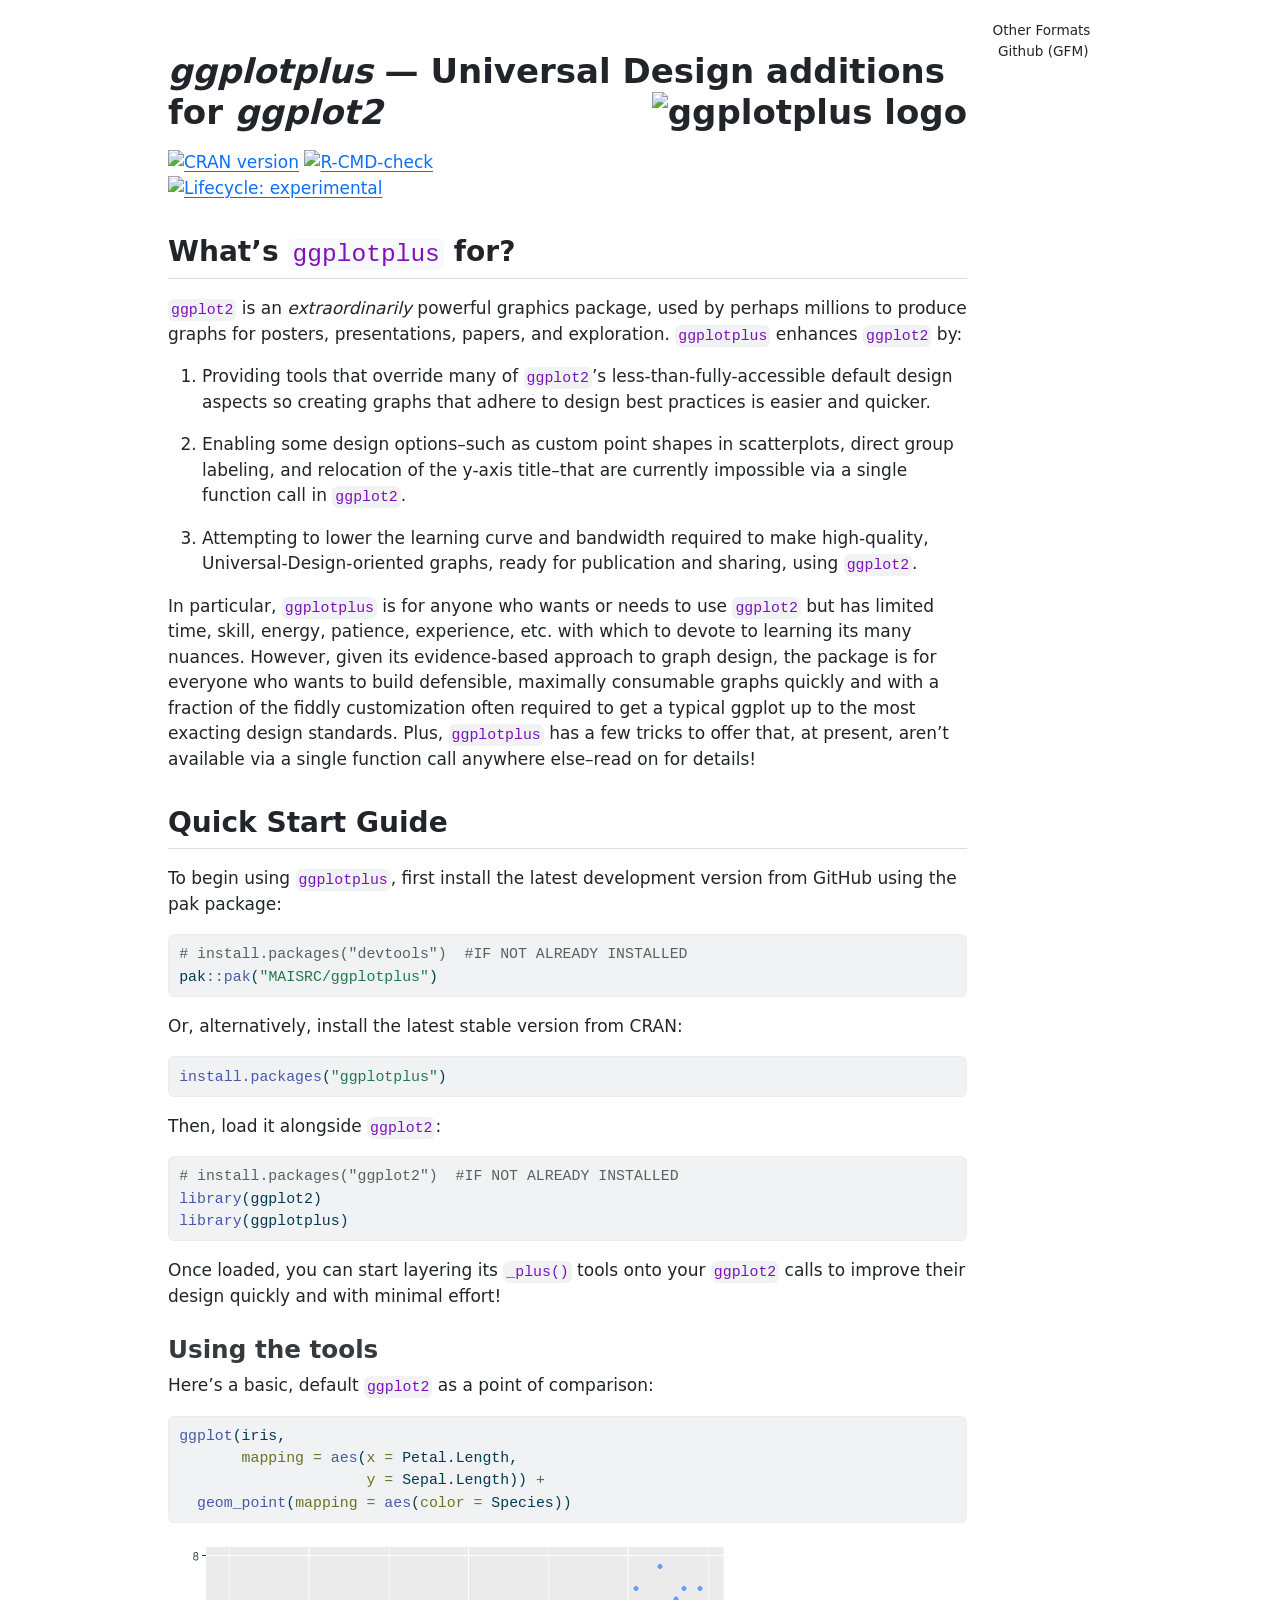
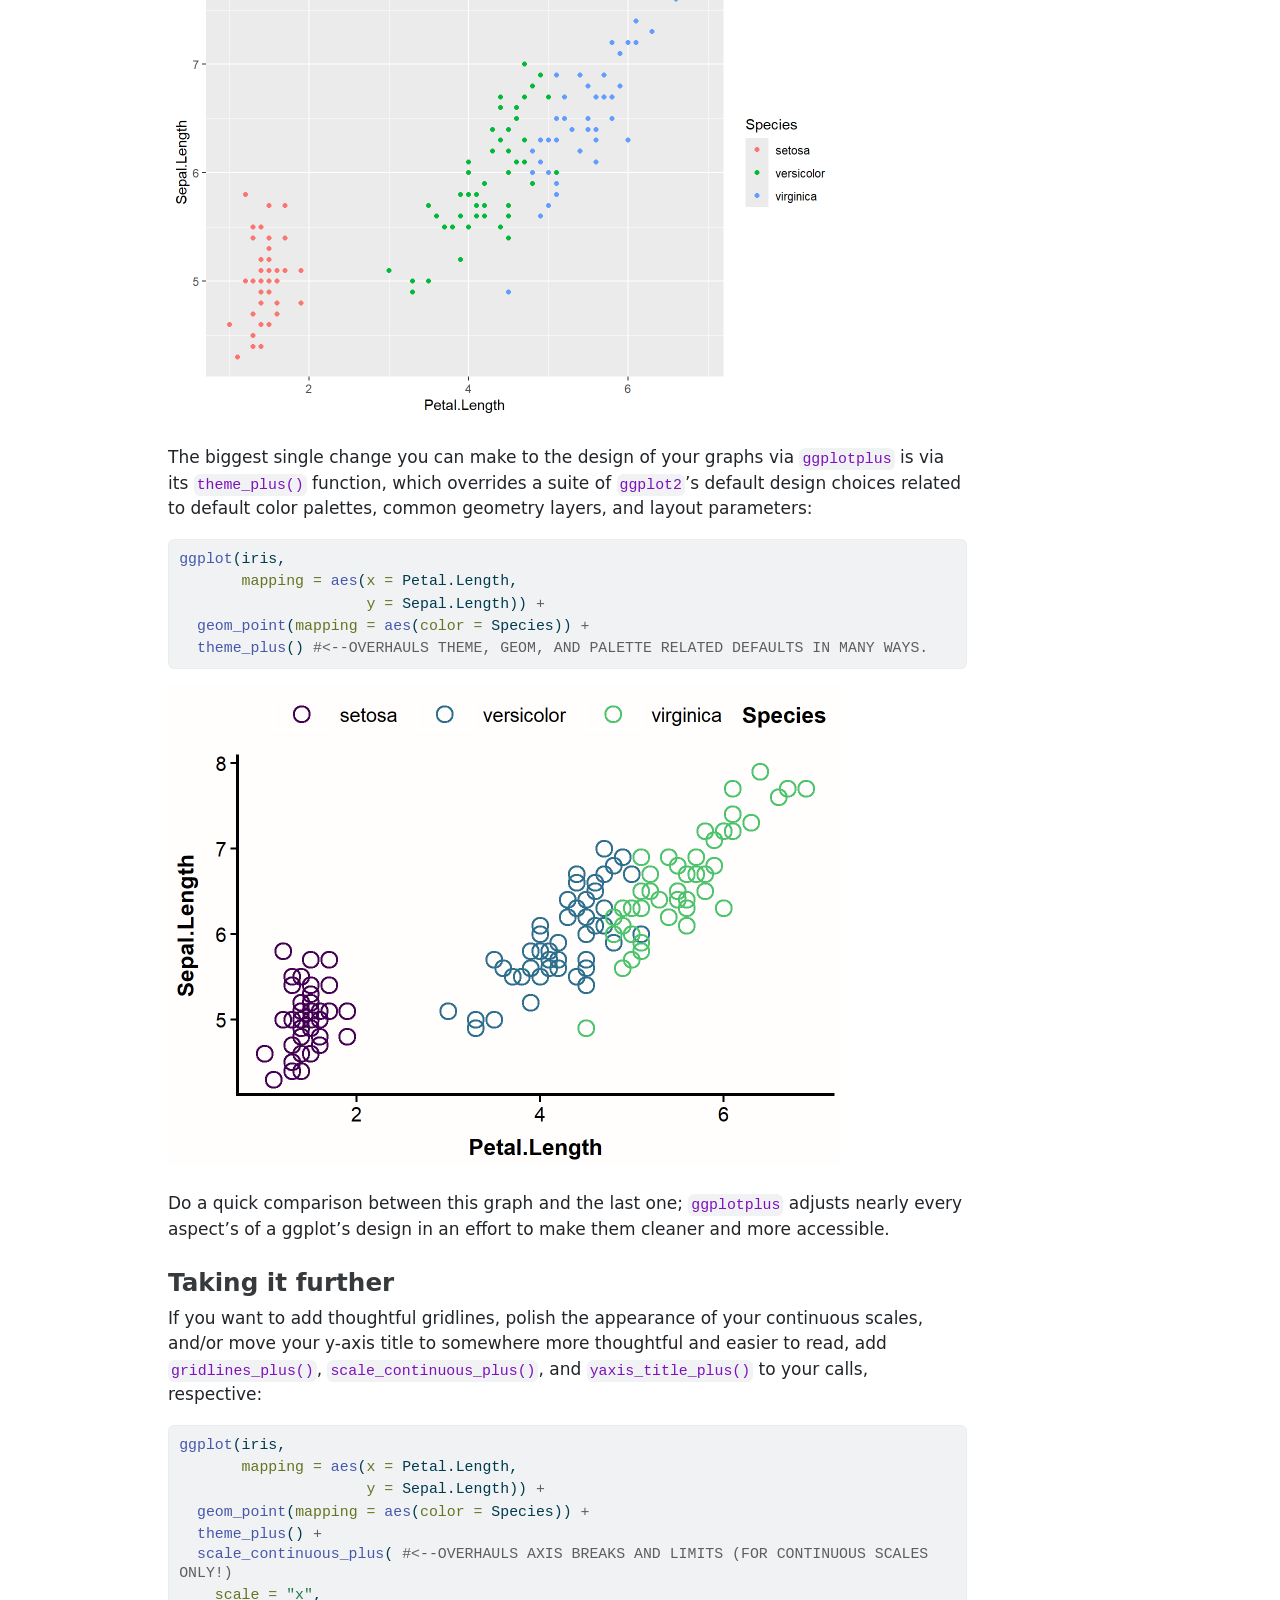
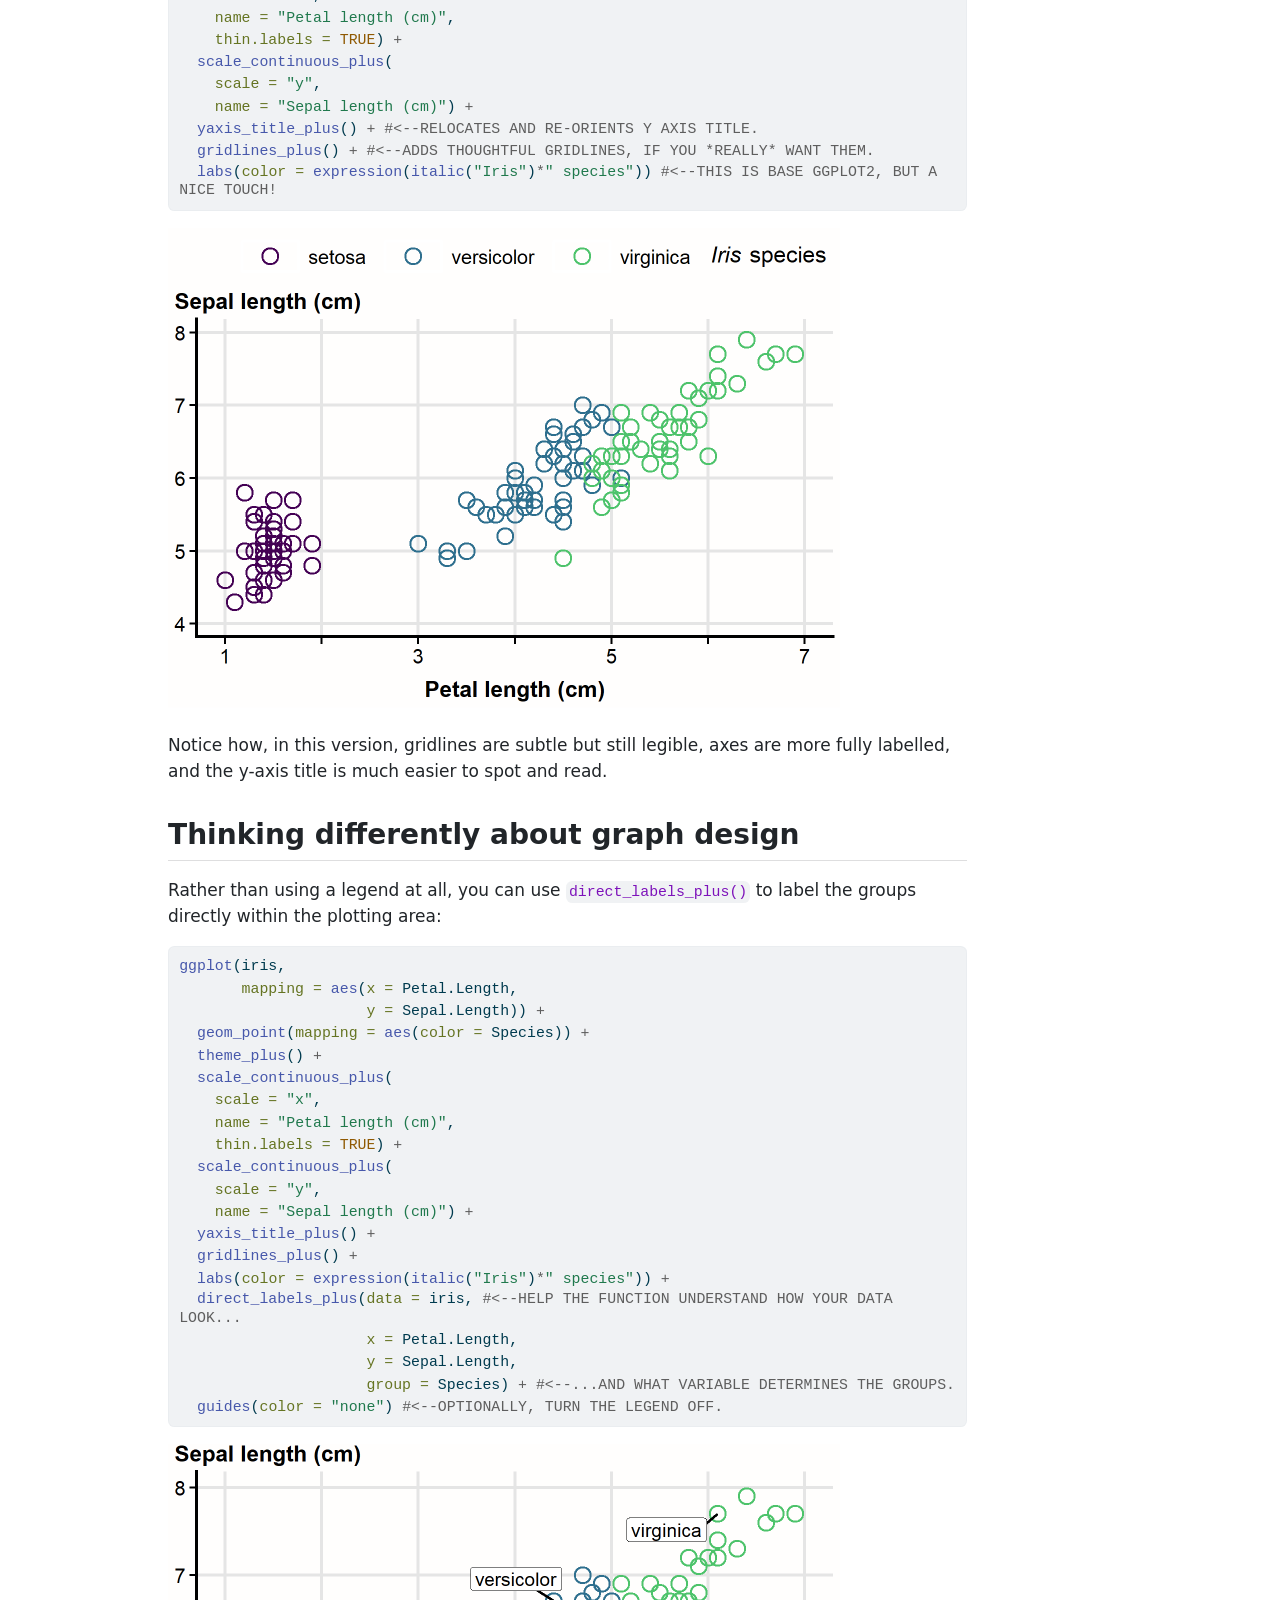
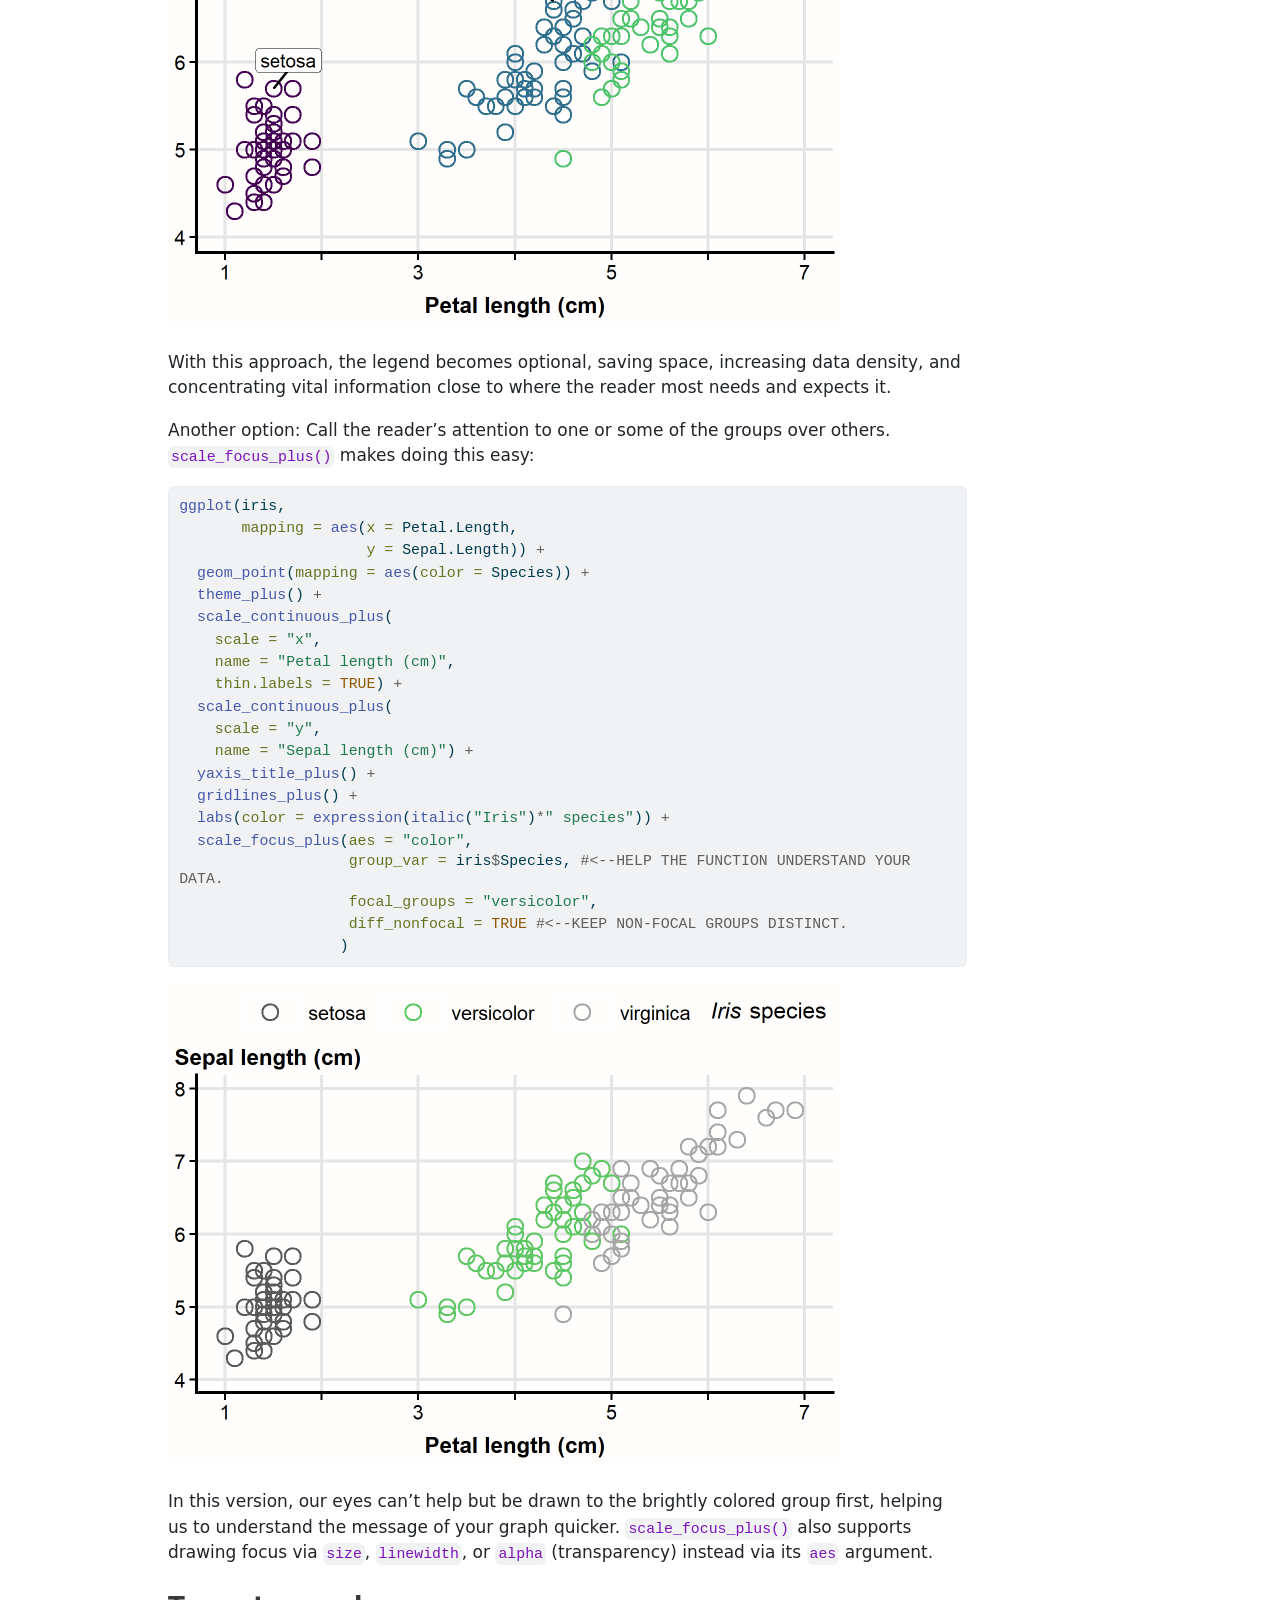
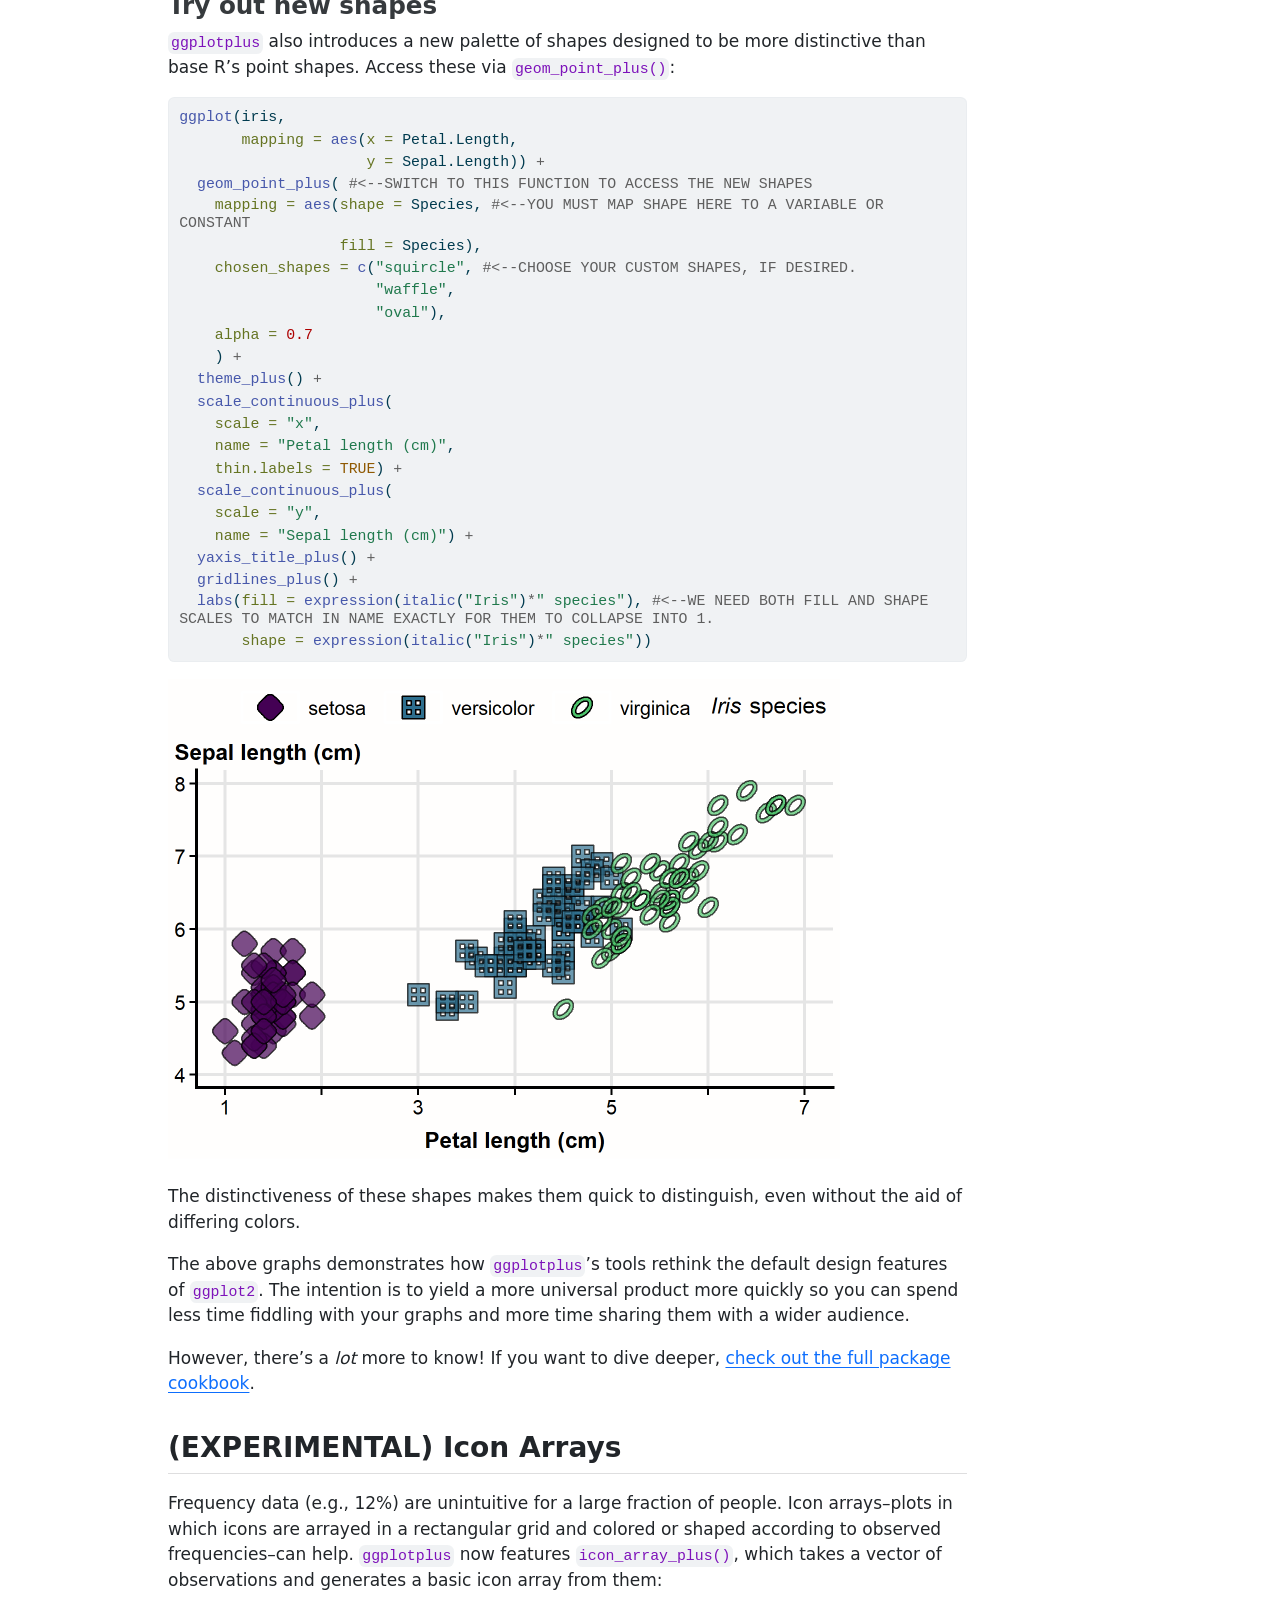
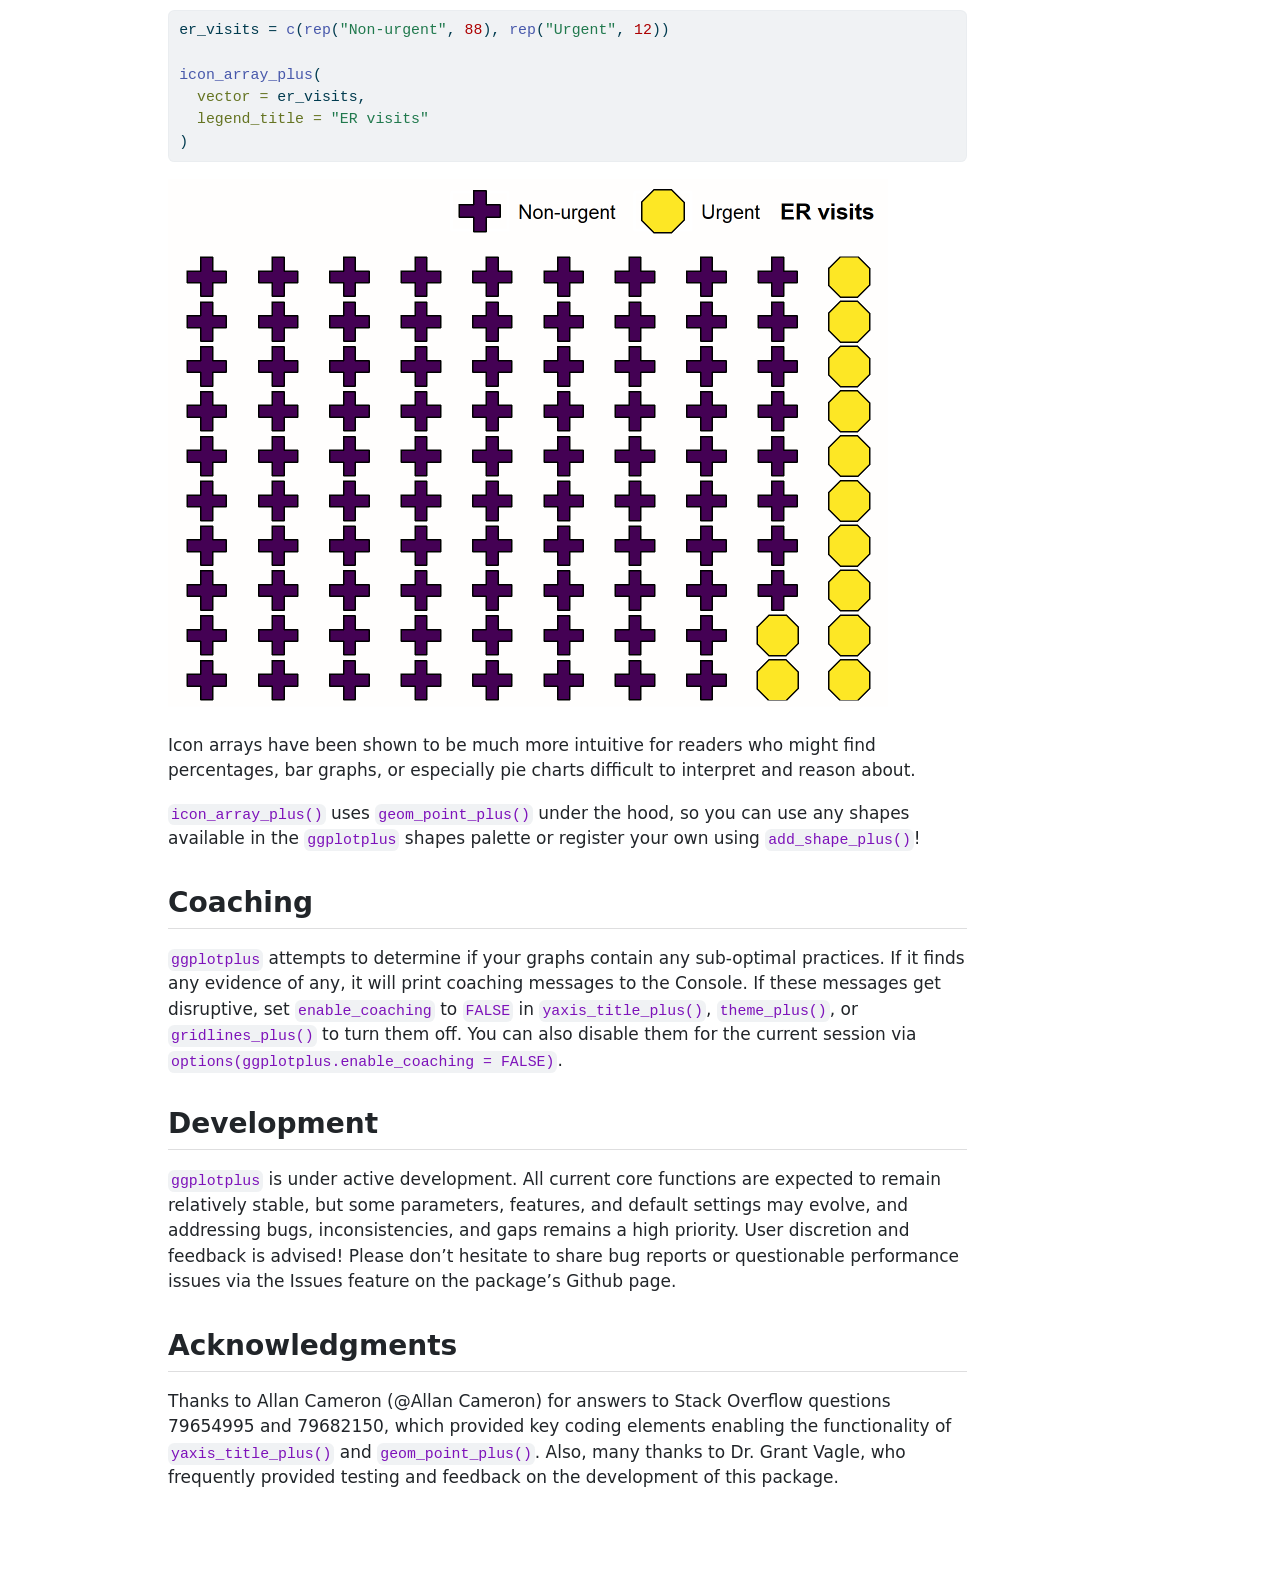
==== commit d1b3483f: "V 0.5.7. 9_15_26. See Issue #13. add_alttext_plus(), scale_focus_plus() improvements, blank_axes, an" ====
--- a/readme.html
+++ b/readme.html
@@ -2,12 +2,10 @@
 <html xmlns="http://www.w3.org/1999/xhtml" lang="en" xml:lang="en"><head>
 
 <meta charset="utf-8">
-<meta name="generator" content="quarto-1.9.37">
+<meta name="generator" content="quarto-1.9.38">
 
 <meta name="viewport" content="width=device-width, initial-scale=1.0, user-scalable=yes">
 
-<meta name="author" content="Dr.&nbsp;Alex Bajcz, Quantitative Ecologist, Minnesota Aquatic Invasive Species Research Center (MAISRC)">
-<meta name="dcterms.date" content="2026-06-29">
 
 <title>readme</title>
 <style>
@@ -70,7 +68,7 @@
 <script src="README_files/libs/quarto-html/tippy.umd.min.js"></script>
 <script src="README_files/libs/quarto-html/anchor.min.js"></script>
 <link href="README_files/libs/quarto-html/tippy.css" rel="stylesheet">
-<link href="README_files/libs/quarto-html/quarto-syntax-highlighting-7f8f88aac4f3542376d5c11b86a4c14d.css" rel="stylesheet" id="quarto-text-highlighting-styles">
+<link href="README_files/libs/quarto-html/quarto-syntax-highlighting-15634bcf2e68342d4ad2dfa704d543f6.css" rel="stylesheet" id="quarto-text-highlighting-styles">
 <script src="README_files/libs/bootstrap/bootstrap.min.js"></script>
 <link href="README_files/libs/bootstrap/bootstrap-icons.css" rel="stylesheet">
 <link href="README_files/libs/bootstrap/bootstrap-98fa28be62b8f7881547832ee57e92b3.min.css" rel="stylesheet" append-hash="true" id="quarto-bootstrap" data-mode="light">
@@ -85,41 +83,13 @@
 <div class="quarto-alternate-formats"><h2>Other Formats</h2><ul><li><a href="README.md"><i class="bi bi-file-code"></i>Github (GFM)</a></li></ul></div></div>
 <main class="content" id="quarto-document-content">
 
-<header id="title-block-header" class="quarto-title-block default">
-<div class="quarto-title">
-</div>
-
-
-
-<div class="quarto-title-meta">
-
-    <div>
-    <div class="quarto-title-meta-heading">Author</div>
-    <div class="quarto-title-meta-contents">
-             <p>Dr.&nbsp;Alex Bajcz, Quantitative Ecologist, Minnesota Aquatic Invasive Species Research Center (MAISRC) </p>
-          </div>
-  </div>
-    
-    <div>
-    <div class="quarto-title-meta-heading">Published</div>
-    <div class="quarto-title-meta-contents">
-      <p class="date">June 29, 2026</p>
-    </div>
-  </div>
-  
-    
-  </div>
-  
-
-
-</header>
-
-
-<p><img src="man/figures/ggplotplus_hex.png" alt="ggplotplus hex sticker" style="float: right; width: 180px;"></p>
+
+
+
 <section id="ggplotplus-universal-design-additions-for-ggplot2" class="level1">
-<h1><em>ggplotplus</em> – Universal Design additions for <em>ggplot2</em></h1>
+<h1><em>ggplotplus</em> — Universal Design additions for <em>ggplot2</em> <img src="man/figures/ggplotplus_hex.png" align="right" height="139" alt="ggplotplus logo"></h1>
 <!-- badges: start -->
-<p><a href="https://CRAN.R-project.org/package=ggplotplus"><img src="https://www.r-pkg.org/badges/version/ggplotplus.png" class="img-fluid" alt="CRAN version"></a> <a href="https://github.com/MAISRC/ggplotplus/actions/workflows/R-CMD-check.yaml"><img src="https://github.com/MAISRC/ggplotplus/actions/workflows/R-CMD-check.yaml/badge.svg" class="img-fluid" alt="R-CMD-check"></a> <a href="https://lifecycle.r-lib.org/articles/stages.html#experimental"><img src="https://img.shields.io/badge/lifecycle-experimental-orange.svg" class="img-fluid" alt="Lifecycle: experimental"></a> <!-- badges: end --></p>
+<p><a href="https://CRAN.R-project.org/package=ggplotplus"><img src="https://img.shields.io/cran/v/ggplotplus.svg?color=brightgreen" class="img-fluid" alt="CRAN version"></a> <a href="https://github.com/MAISRC/ggplotplus/actions/workflows/R-CMD-check.yaml"><img src="https://github.com/MAISRC/ggplotplus/actions/workflows/R-CMD-check.yaml/badge.svg" class="img-fluid" alt="R-CMD-check"></a> <a href="https://lifecycle.r-lib.org/articles/stages.html#experimental"><img src="https://img.shields.io/badge/lifecycle-experimental-orange.svg" class="img-fluid" alt="Lifecycle: experimental"></a> <!-- badges: end --></p>
 <section id="whats-ggplotplus-for" class="level2">
 <h2 class="anchored" data-anchor-id="whats-ggplotplus-for">What’s <code>ggplotplus</code> for?</h2>
 <p><code>ggplot2</code> is an <em>extraordinarily</em> powerful graphics package, used by perhaps millions to produce graphs for posters, presentations, papers, and exploration. <code>ggplotplus</code> enhances <code>ggplot2</code> by:</p>
@@ -274,7 +244,7 @@
 </div>
 </div>
 </div>
-<p>In this version, our eyes can’t help but be drawn to the brightly colored group first, helping us to understand the message of your graph quicker.</p>
+<p>In this version, our eyes can’t help but be drawn to the brightly colored group first, helping us to understand the message of your graph quicker. <code>scale_focus_plus()</code> also supports drawing focus via <code>size</code>, <code>linewidth</code>, or <code>alpha</code> (transparency) instead via its <code>aes</code> argument.</p>
 <section id="try-out-new-shapes" class="level3">
 <h3 class="anchored" data-anchor-id="try-out-new-shapes">Try out new shapes</h3>
 <p><code>ggplotplus</code> also introduces a new palette of shapes designed to be more distinctive than base R’s point shapes. Access these via <code>geom_point_plus()</code>:</p>
@@ -314,6 +284,31 @@
 <p>The above graphs demonstrates how <code>ggplotplus</code>’s tools rethink the default design features of <code>ggplot2</code>. The intention is to yield a more universal product more quickly so you can spend less time fiddling with your graphs and more time sharing them with a wider audience.</p>
 <p>However, there’s a <em>lot</em> more to know! If you want to dive deeper, <a href="https://maisrc.github.io/ggplotplus/">check out the full package cookbook</a>.</p>
 </section>
+</section>
+<section id="experimental-icon-arrays" class="level2">
+<h2 class="anchored" data-anchor-id="experimental-icon-arrays">(EXPERIMENTAL) Icon Arrays</h2>
+<p>Frequency data (e.g., 12%) are unintuitive for a large fraction of people. Icon arrays–plots in which icons are arrayed in a rectangular grid and colored or shaped according to observed frequencies–can help. <code>ggplotplus</code> now features <code>icon_array_plus()</code>, which takes a vector of observations and generates a basic icon array from them:</p>
+<div class="cell">
+<div class="code-copy-outer-scaffold"><div class="sourceCode cell-code" id="cb10"><pre class="sourceCode r code-with-copy"><code class="sourceCode r"><span id="cb10-1"><a href="#cb10-1" aria-hidden="true" tabindex="-1"></a>er_visits <span class="ot">=</span> <span class="fu">c</span>(<span class="fu">rep</span>(<span class="st">"Non-urgent"</span>, <span class="dv">88</span>), <span class="fu">rep</span>(<span class="st">"Urgent"</span>, <span class="dv">12</span>))</span>
+<span id="cb10-2"><a href="#cb10-2" aria-hidden="true" tabindex="-1"></a></span>
+<span id="cb10-3"><a href="#cb10-3" aria-hidden="true" tabindex="-1"></a><span class="fu">icon_array_plus</span>(</span>
+<span id="cb10-4"><a href="#cb10-4" aria-hidden="true" tabindex="-1"></a>  <span class="at">vector =</span> er_visits,</span>
+<span id="cb10-5"><a href="#cb10-5" aria-hidden="true" tabindex="-1"></a>  <span class="at">legend_title =</span> <span class="st">"ER visits"</span></span>
+<span id="cb10-6"><a href="#cb10-6" aria-hidden="true" tabindex="-1"></a>)</span></code></pre></div><button title="Copy to Clipboard" class="code-copy-button"><i class="bi"></i></button></div>
+<div class="cell-output-display">
+<div>
+<figure class="figure">
+<p><img src="README_files/figure-html/icon%20array-1.png" class="img-fluid figure-img" width="720"></p>
+</figure>
+</div>
+</div>
+</div>
+<p>Icon arrays have been shown to be much more intuitive for readers who might find percentages, bar graphs, or especially pie charts difficult to interpret and reason about.</p>
+<p><code>icon_array_plus()</code> uses <code>geom_point_plus()</code> under the hood, so you can use any shapes available in the <code>ggplotplus</code> shapes palette or register your own using <code>add_shape_plus()</code>!</p>
+</section>
+<section id="coaching" class="level2">
+<h2 class="anchored" data-anchor-id="coaching">Coaching</h2>
+<p><code>ggplotplus</code> attempts to determine if your graphs contain any sub-optimal practices. If it finds any evidence of any, it will print coaching messages to the Console. If these messages get disruptive, set <code>enable_coaching</code> to <code>FALSE</code> in <code>yaxis_title_plus()</code>, <code>theme_plus()</code>, or <code>gridlines_plus()</code> to turn them off. You can also disable them for the current session via <code>options(ggplotplus.enable_coaching = FALSE)</code>.</p>
 </section>
 <section id="development" class="level2">
 <h2 class="anchored" data-anchor-id="development">Development</h2>
--- a/README_files/libs/quarto-html/quarto-syntax-highlighting-15634bcf2e68342d4ad2dfa704d543f6.css
+++ b/README_files/libs/quarto-html/quarto-syntax-highlighting-15634bcf2e68342d4ad2dfa704d543f6.css
@@ -0,0 +1,236 @@
+/* quarto syntax highlight colors */
+:root {
+  --quarto-hl-ot-color: #003B4F;
+  --quarto-hl-at-color: #657422;
+  --quarto-hl-ss-color: #20794D;
+  --quarto-hl-an-color: #5E5E5E;
+  --quarto-hl-fu-color: #4758AB;
+  --quarto-hl-st-color: #20794D;
+  --quarto-hl-cf-color: #003B4F;
+  --quarto-hl-op-color: #5E5E5E;
+  --quarto-hl-er-color: #AD0000;
+  --quarto-hl-bn-color: #AD0000;
+  --quarto-hl-al-color: #AD0000;
+  --quarto-hl-va-color: #111111;
+  --quarto-hl-bu-color: inherit;
+  --quarto-hl-ex-color: inherit;
+  --quarto-hl-pp-color: #AD0000;
+  --quarto-hl-in-color: #5E5E5E;
+  --quarto-hl-vs-color: #20794D;
+  --quarto-hl-wa-color: #5E5E5E;
+  --quarto-hl-do-color: #5E5E5E;
+  --quarto-hl-im-color: #00769E;
+  --quarto-hl-ch-color: #20794D;
+  --quarto-hl-dt-color: #AD0000;
+  --quarto-hl-fl-color: #AD0000;
+  --quarto-hl-co-color: #5E5E5E;
+  --quarto-hl-cv-color: #5E5E5E;
+  --quarto-hl-cn-color: #8f5902;
+  --quarto-hl-sc-color: #5E5E5E;
+  --quarto-hl-dv-color: #AD0000;
+  --quarto-hl-kw-color: #003B4F;
+}
+
+/* other quarto variables */
+:root {
+  --quarto-font-monospace: SFMono-Regular, Menlo, Monaco, Consolas, "Liberation Mono", "Courier New", monospace;
+}
+
+/* syntax highlight based on Pandoc's rules */
+pre > code.sourceCode > span {
+  color: #003B4F;
+}
+
+code.sourceCode > span {
+  color: #003B4F;
+}
+
+div.sourceCode,
+div.sourceCode pre.sourceCode {
+  color: #003B4F;
+}
+
+/* Normal */
+code span {
+  color: #003B4F;
+}
+
+/* Alert */
+code span.al {
+  color: #AD0000;
+  font-style: inherit;
+}
+
+/* Annotation */
+code span.an {
+  color: #5E5E5E;
+  font-style: inherit;
+}
+
+/* Attribute */
+code span.at {
+  color: #657422;
+  font-style: inherit;
+}
+
+/* BaseN */
+code span.bn {
+  color: #AD0000;
+  font-style: inherit;
+}
+
+/* BuiltIn */
+code span.bu {
+  font-style: inherit;
+}
+
+/* ControlFlow */
+code span.cf {
+  color: #003B4F;
+  font-weight: bold;
+  font-style: inherit;
+}
+
+/* Char */
+code span.ch {
+  color: #20794D;
+  font-style: inherit;
+}
+
+/* Constant */
+code span.cn {
+  color: #8f5902;
+  font-style: inherit;
+}
+
+/* Comment */
+code span.co {
+  color: #5E5E5E;
+  font-style: inherit;
+}
+
+/* CommentVar */
+code span.cv {
+  color: #5E5E5E;
+  font-style: italic;
+}
+
+/* Documentation */
+code span.do {
+  color: #5E5E5E;
+  font-style: italic;
+}
+
+/* DataType */
+code span.dt {
+  color: #AD0000;
+  font-style: inherit;
+}
+
+/* DecVal */
+code span.dv {
+  color: #AD0000;
+  font-style: inherit;
+}
+
+/* Error */
+code span.er {
+  color: #AD0000;
+  font-style: inherit;
+}
+
+/* Extension */
+code span.ex {
+  font-style: inherit;
+}
+
+/* Float */
+code span.fl {
+  color: #AD0000;
+  font-style: inherit;
+}
+
+/* Function */
+code span.fu {
+  color: #4758AB;
+  font-style: inherit;
+}
+
+/* Import */
+code span.im {
+  color: #00769E;
+  font-style: inherit;
+}
+
+/* Information */
+code span.in {
+  color: #5E5E5E;
+  font-style: inherit;
+}
+
+/* Keyword */
+code span.kw {
+  color: #003B4F;
+  font-weight: bold;
+  font-style: inherit;
+}
+
+/* Operator */
+code span.op {
+  color: #5E5E5E;
+  font-style: inherit;
+}
+
+/* Other */
+code span.ot {
+  color: #003B4F;
+  font-style: inherit;
+}
+
+/* Preprocessor */
+code span.pp {
+  color: #AD0000;
+  font-style: inherit;
+}
+
+/* SpecialChar */
+code span.sc {
+  color: #5E5E5E;
+  font-style: inherit;
+}
+
+/* SpecialString */
+code span.ss {
+  color: #20794D;
+  font-style: inherit;
+}
+
+/* String */
+code span.st {
+  color: #20794D;
+  font-style: inherit;
+}
+
+/* Variable */
+code span.va {
+  color: #111111;
+  font-style: inherit;
+}
+
+/* VerbatimString */
+code span.vs {
+  color: #20794D;
+  font-style: inherit;
+}
+
+/* Warning */
+code span.wa {
+  color: #5E5E5E;
+  font-style: italic;
+}
+
+.prevent-inlining {
+  content: "</";
+}
+
+/*# sourceMappingURL=f23921c56f73e400b49028c9186a1aa0.css.map */
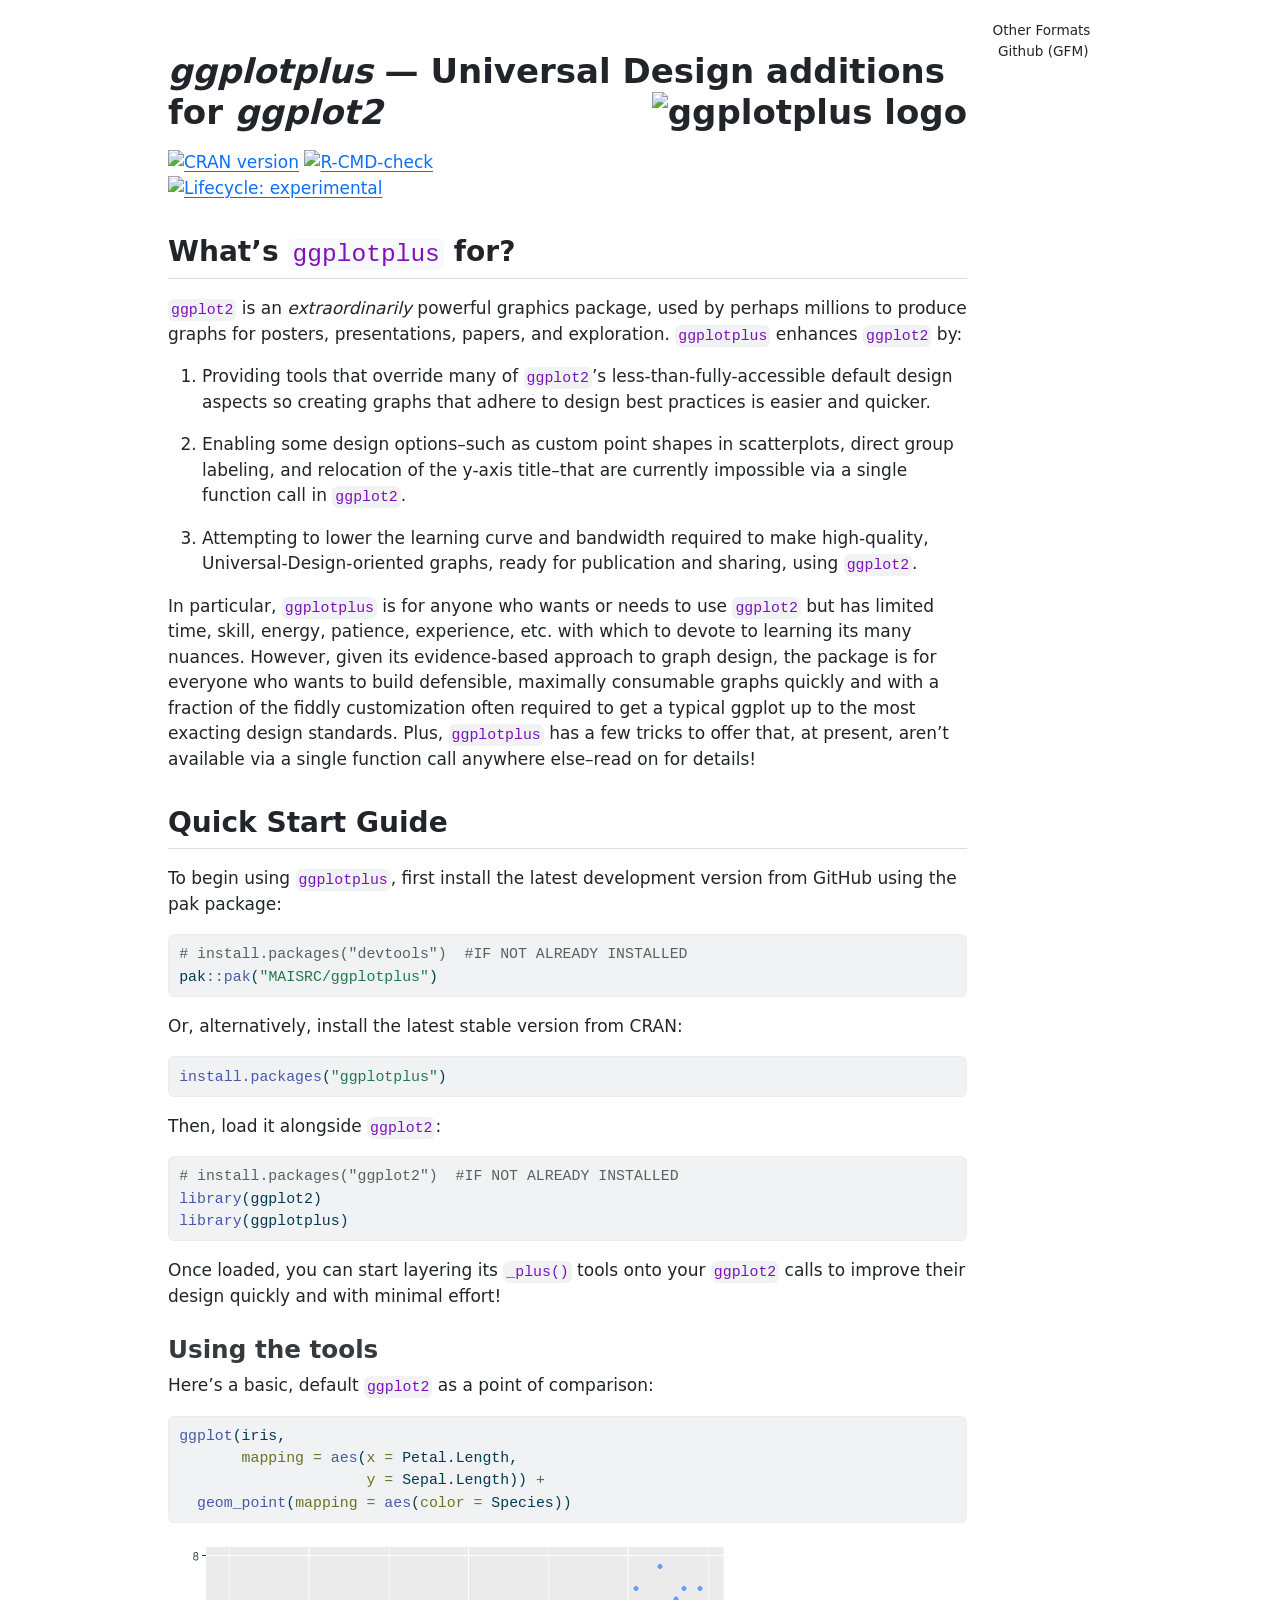
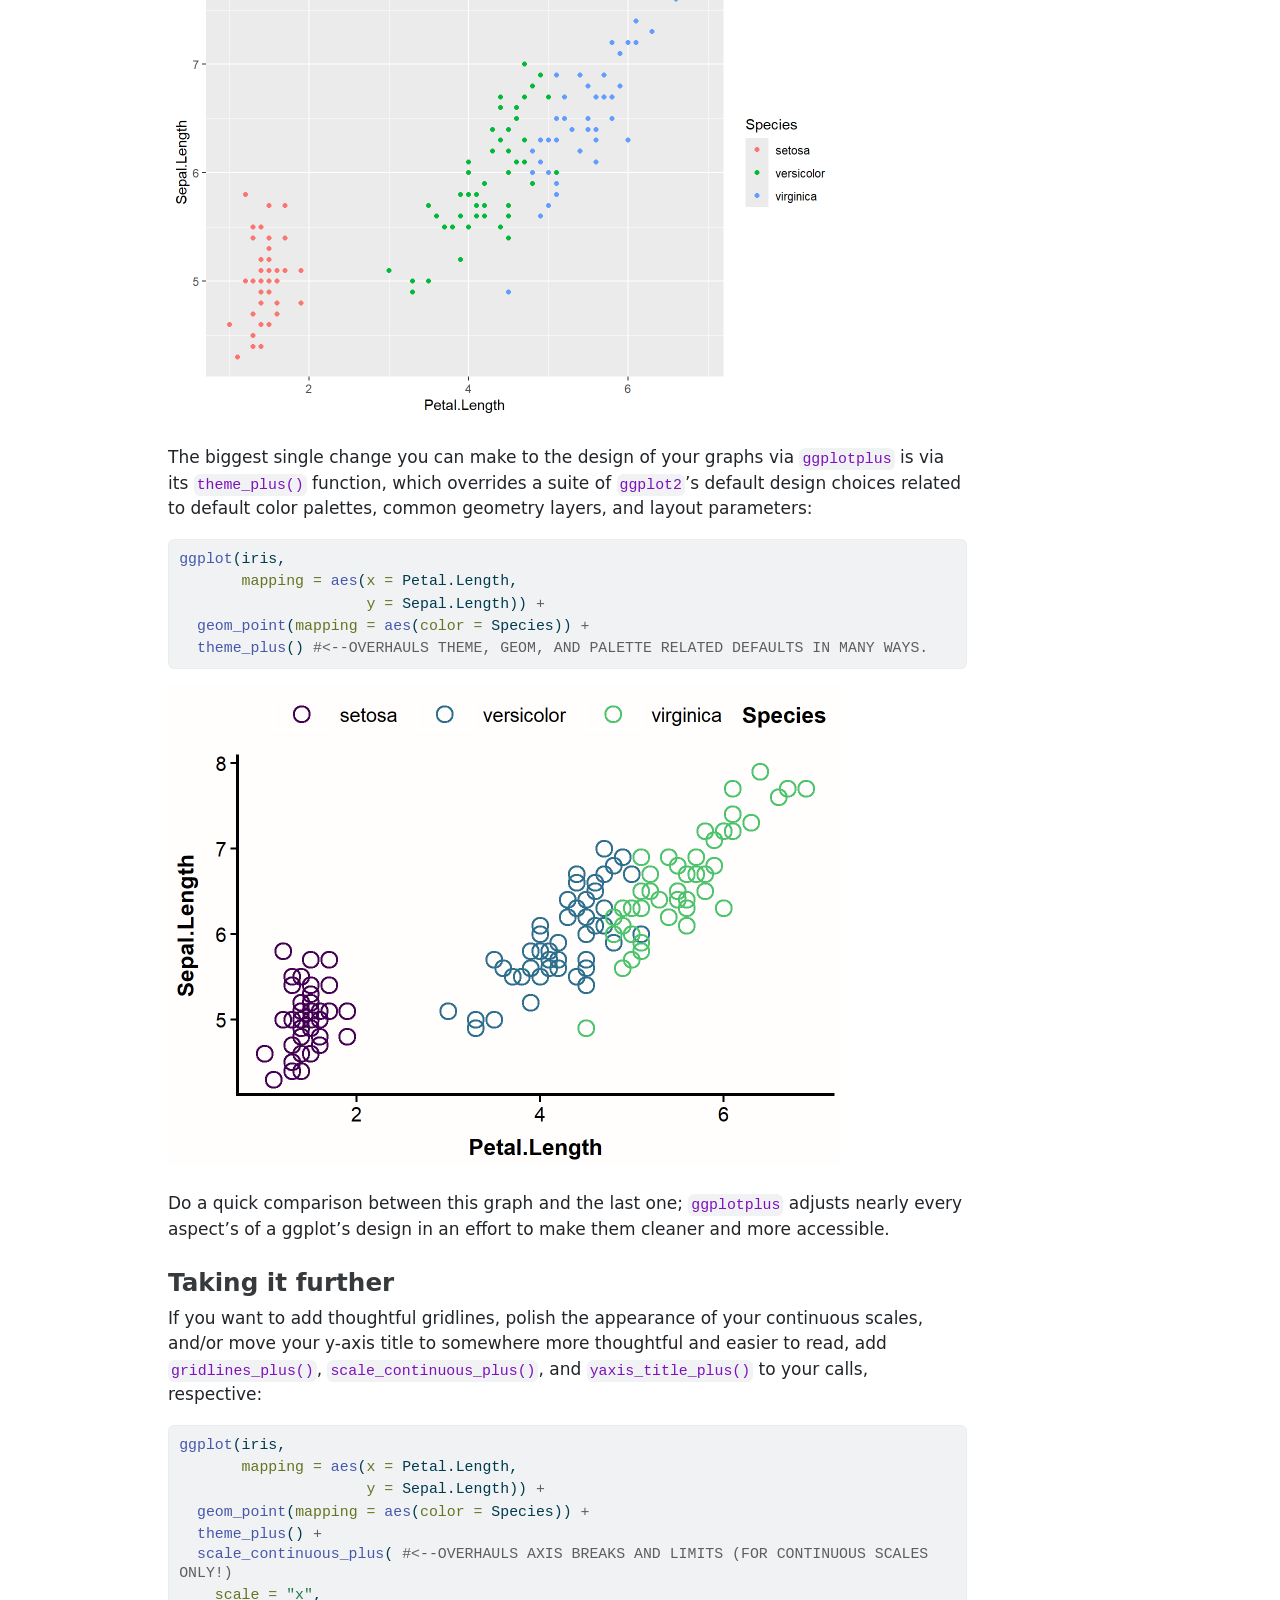
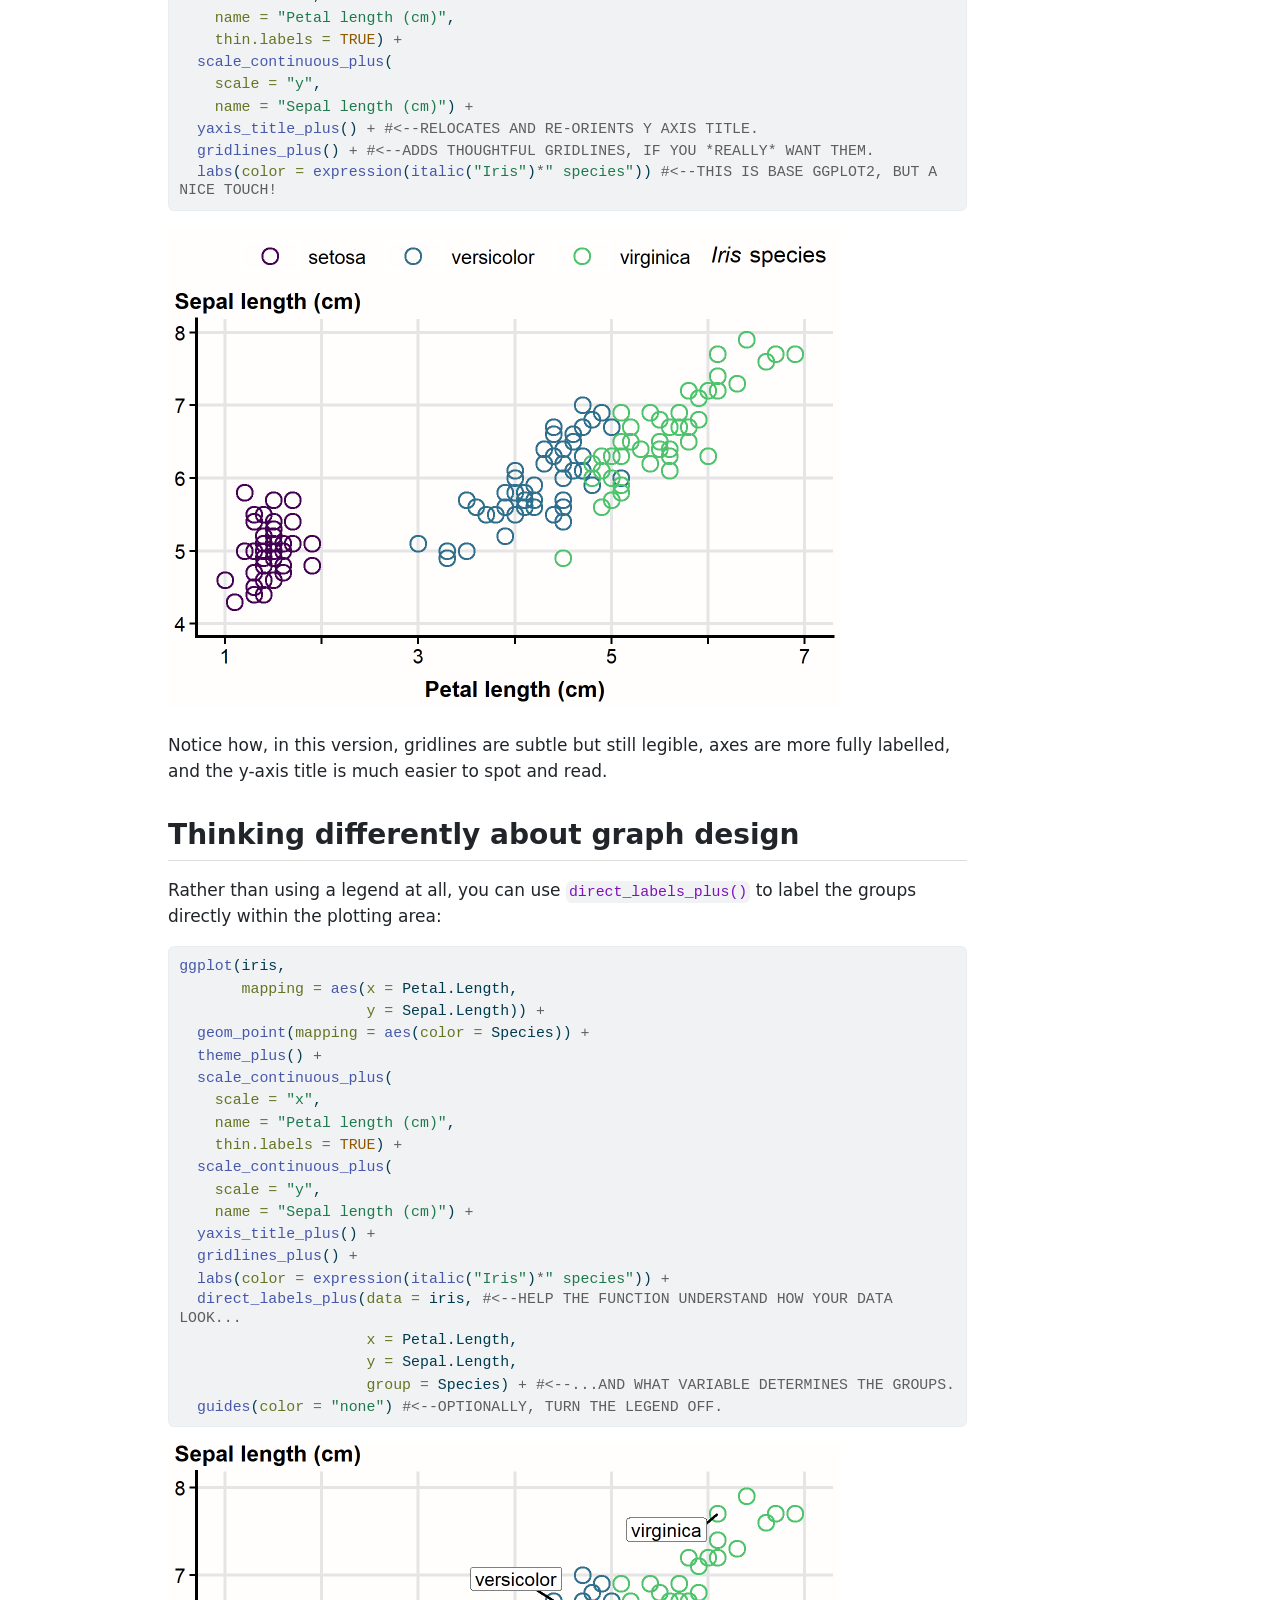
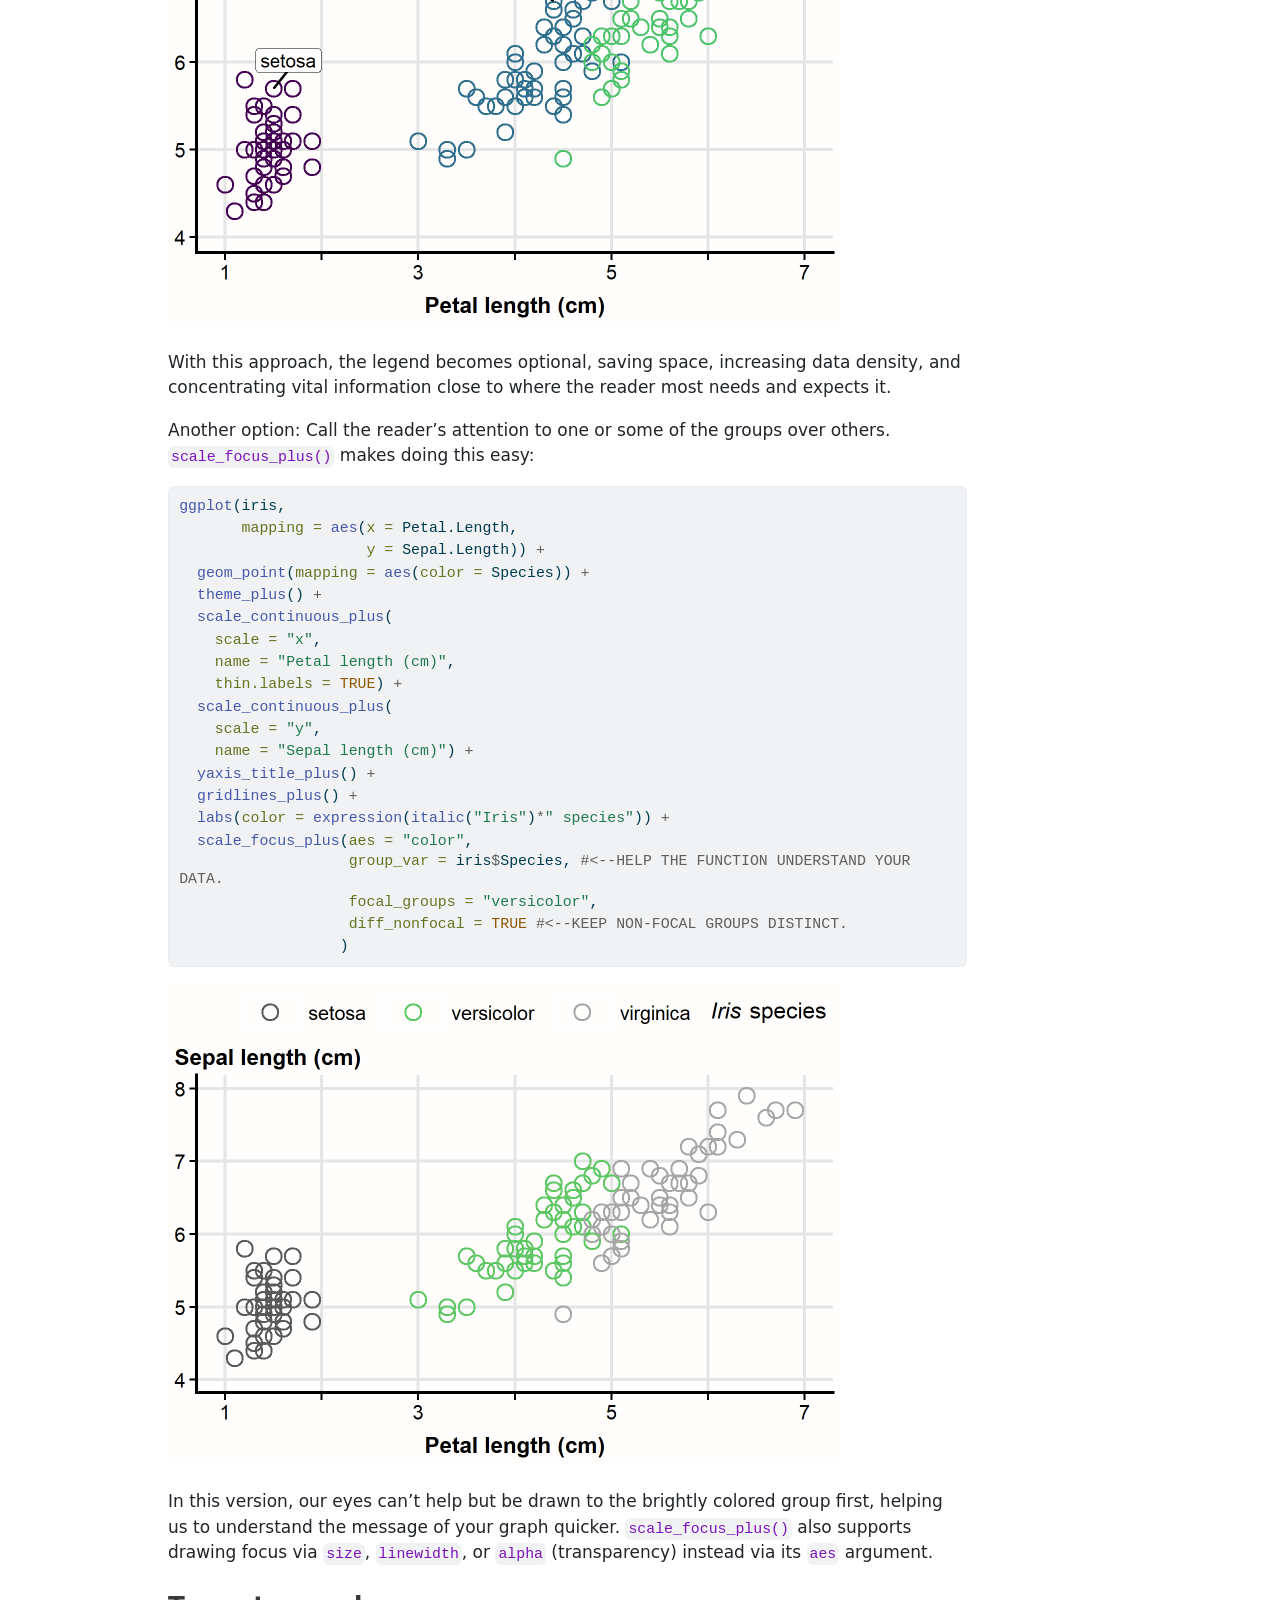
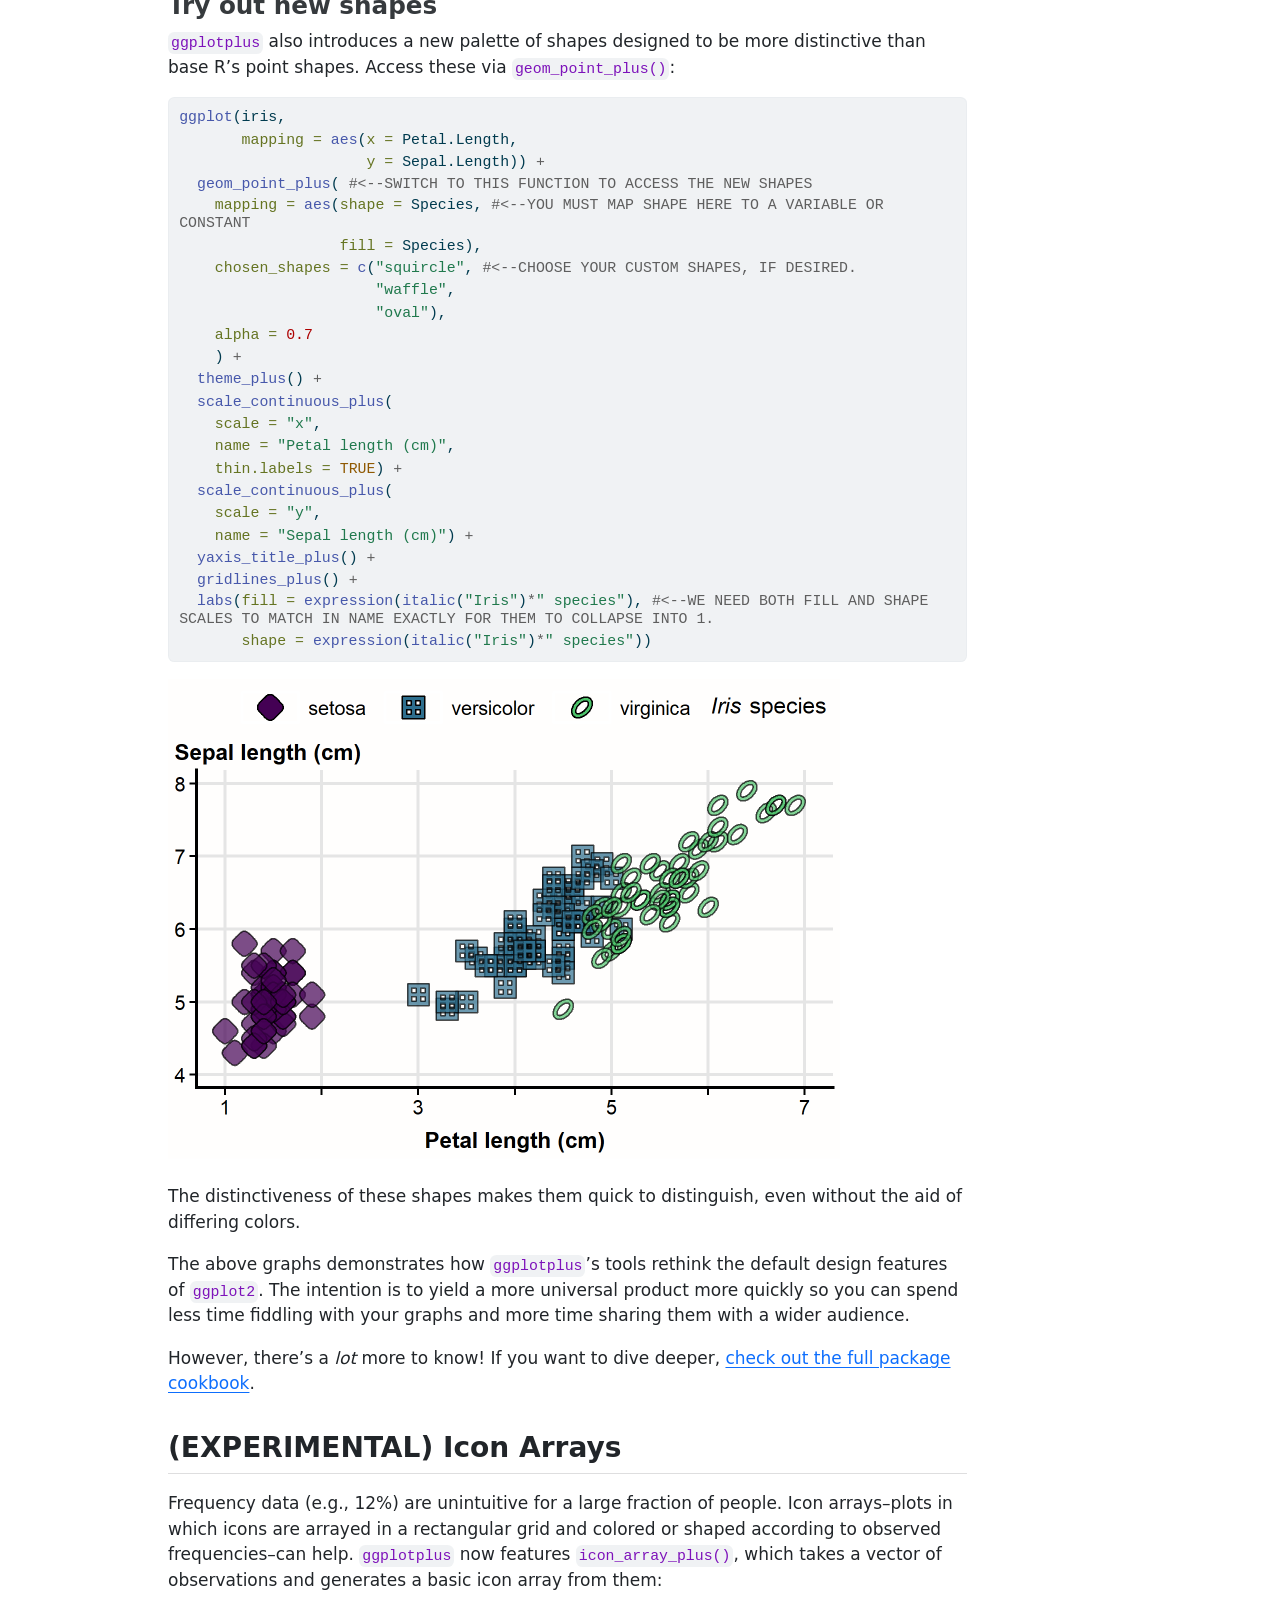
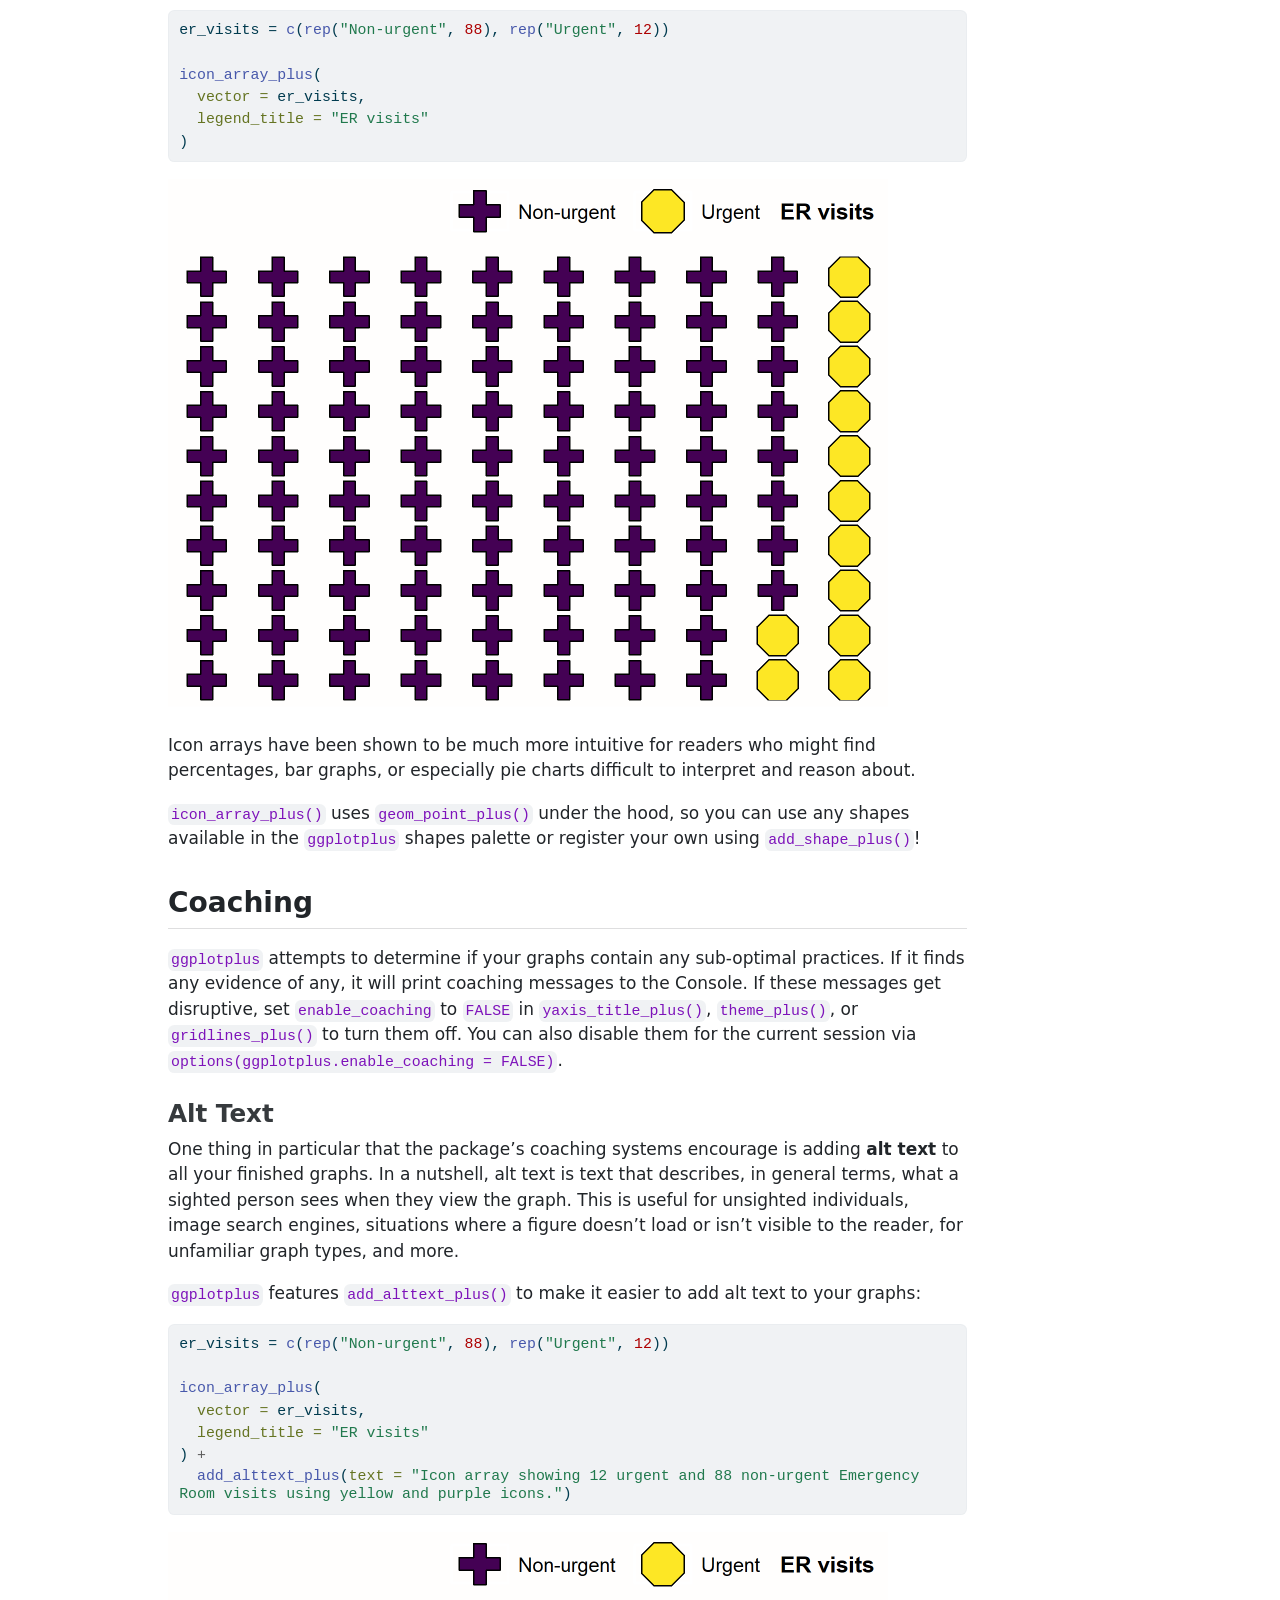
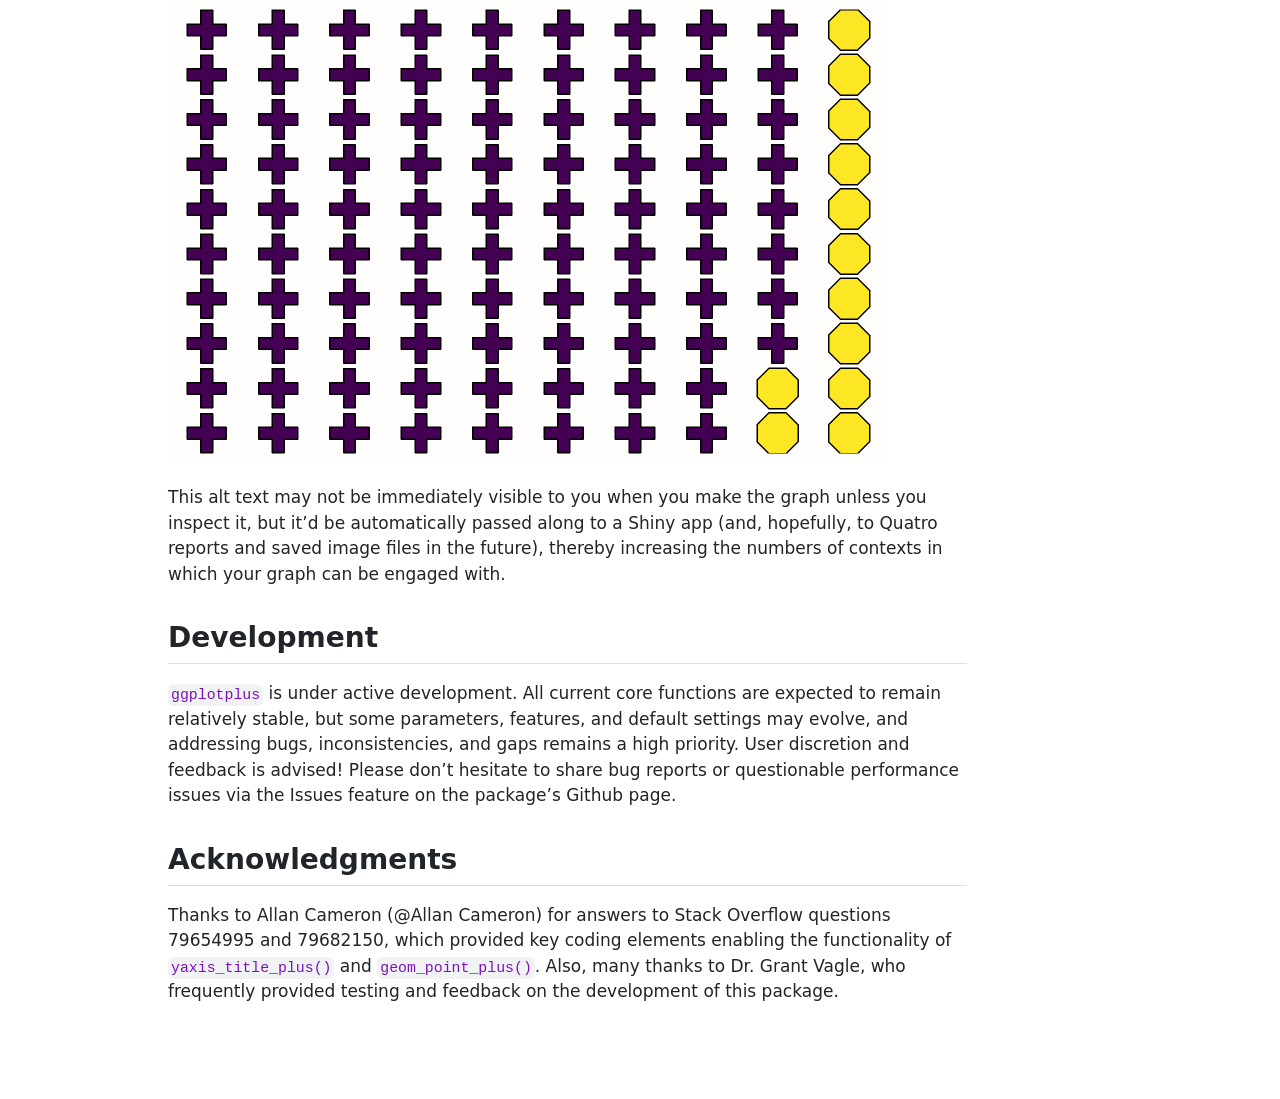
==== commit 945c92a5: "9_15_26 Push 2 related to alt text notes and investigations." ====
--- a/readme.html
+++ b/readme.html
@@ -309,6 +309,28 @@
 <section id="coaching" class="level2">
 <h2 class="anchored" data-anchor-id="coaching">Coaching</h2>
 <p><code>ggplotplus</code> attempts to determine if your graphs contain any sub-optimal practices. If it finds any evidence of any, it will print coaching messages to the Console. If these messages get disruptive, set <code>enable_coaching</code> to <code>FALSE</code> in <code>yaxis_title_plus()</code>, <code>theme_plus()</code>, or <code>gridlines_plus()</code> to turn them off. You can also disable them for the current session via <code>options(ggplotplus.enable_coaching = FALSE)</code>.</p>
+<section id="alt-text" class="level3">
+<h3 class="anchored" data-anchor-id="alt-text">Alt Text</h3>
+<p>One thing in particular that the package’s coaching systems encourage is adding <strong>alt text</strong> to all your finished graphs. In a nutshell, alt text is text that describes, in general terms, what a sighted person sees when they view the graph. This is useful for unsighted individuals, image search engines, situations where a figure doesn’t load or isn’t visible to the reader, for unfamiliar graph types, and more.</p>
+<p><code>ggplotplus</code> features <code>add_alttext_plus()</code> to make it easier to add alt text to your graphs:</p>
+<div class="cell">
+<div class="code-copy-outer-scaffold"><div class="sourceCode cell-code" id="cb11"><pre class="sourceCode r code-with-copy"><code class="sourceCode r"><span id="cb11-1"><a href="#cb11-1" aria-hidden="true" tabindex="-1"></a>er_visits <span class="ot">=</span> <span class="fu">c</span>(<span class="fu">rep</span>(<span class="st">"Non-urgent"</span>, <span class="dv">88</span>), <span class="fu">rep</span>(<span class="st">"Urgent"</span>, <span class="dv">12</span>))</span>
+<span id="cb11-2"><a href="#cb11-2" aria-hidden="true" tabindex="-1"></a></span>
+<span id="cb11-3"><a href="#cb11-3" aria-hidden="true" tabindex="-1"></a><span class="fu">icon_array_plus</span>(</span>
+<span id="cb11-4"><a href="#cb11-4" aria-hidden="true" tabindex="-1"></a>  <span class="at">vector =</span> er_visits,</span>
+<span id="cb11-5"><a href="#cb11-5" aria-hidden="true" tabindex="-1"></a>  <span class="at">legend_title =</span> <span class="st">"ER visits"</span></span>
+<span id="cb11-6"><a href="#cb11-6" aria-hidden="true" tabindex="-1"></a>) <span class="sc">+</span> </span>
+<span id="cb11-7"><a href="#cb11-7" aria-hidden="true" tabindex="-1"></a>  <span class="fu">add_alttext_plus</span>(<span class="at">text =</span> <span class="st">"Icon array showing 12 urgent and 88 non-urgent Emergency Room visits using yellow and purple icons."</span>)</span></code></pre></div><button title="Copy to Clipboard" class="code-copy-button"><i class="bi"></i></button></div>
+<div class="cell-output-display">
+<div>
+<figure class="figure">
+<p><img src="README_files/figure-html/add%20alttext-1.png" class="img-fluid figure-img" width="720"></p>
+</figure>
+</div>
+</div>
+</div>
+<p>This alt text may not be immediately visible to you when you make the graph unless you inspect it, but it’d be automatically passed along to a Shiny app (and, hopefully, to Quatro reports and saved image files in the future), thereby increasing the numbers of contexts in which your graph can be engaged with.</p>
+</section>
 </section>
 <section id="development" class="level2">
 <h2 class="anchored" data-anchor-id="development">Development</h2>
